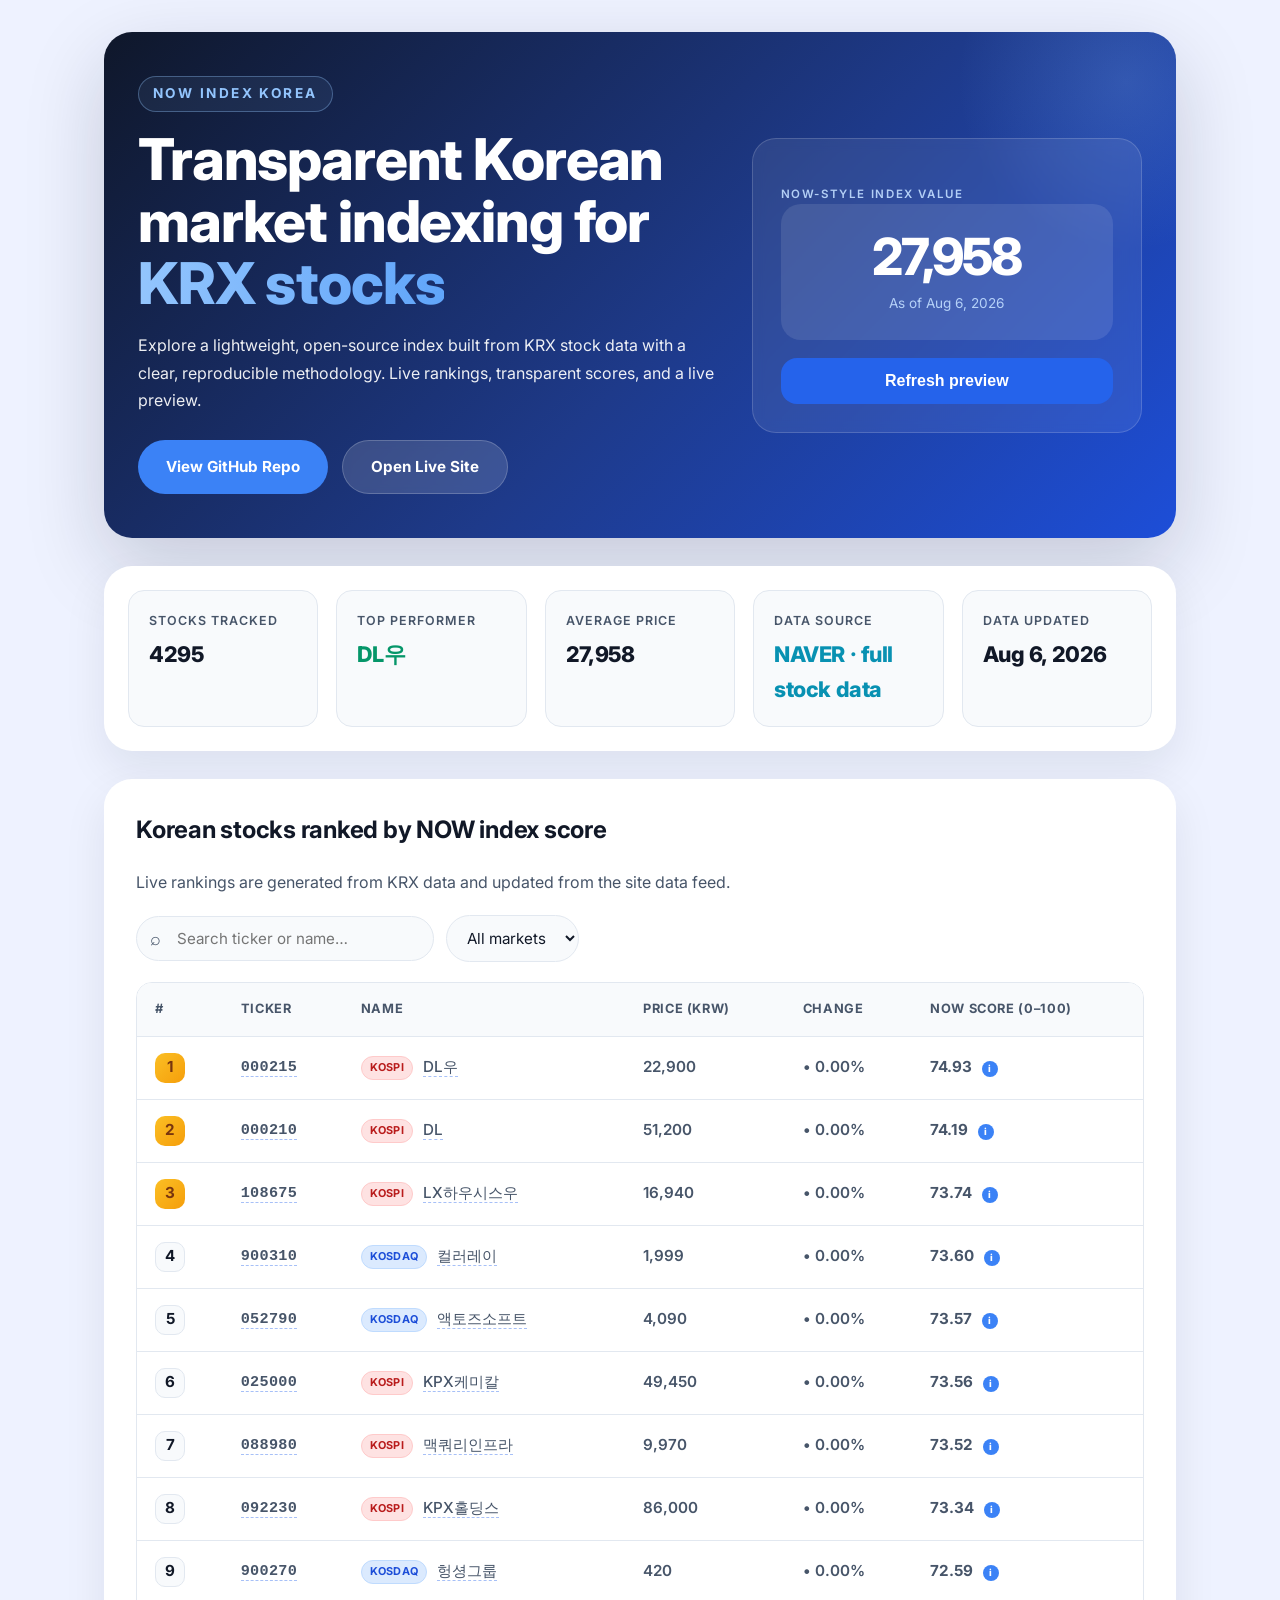
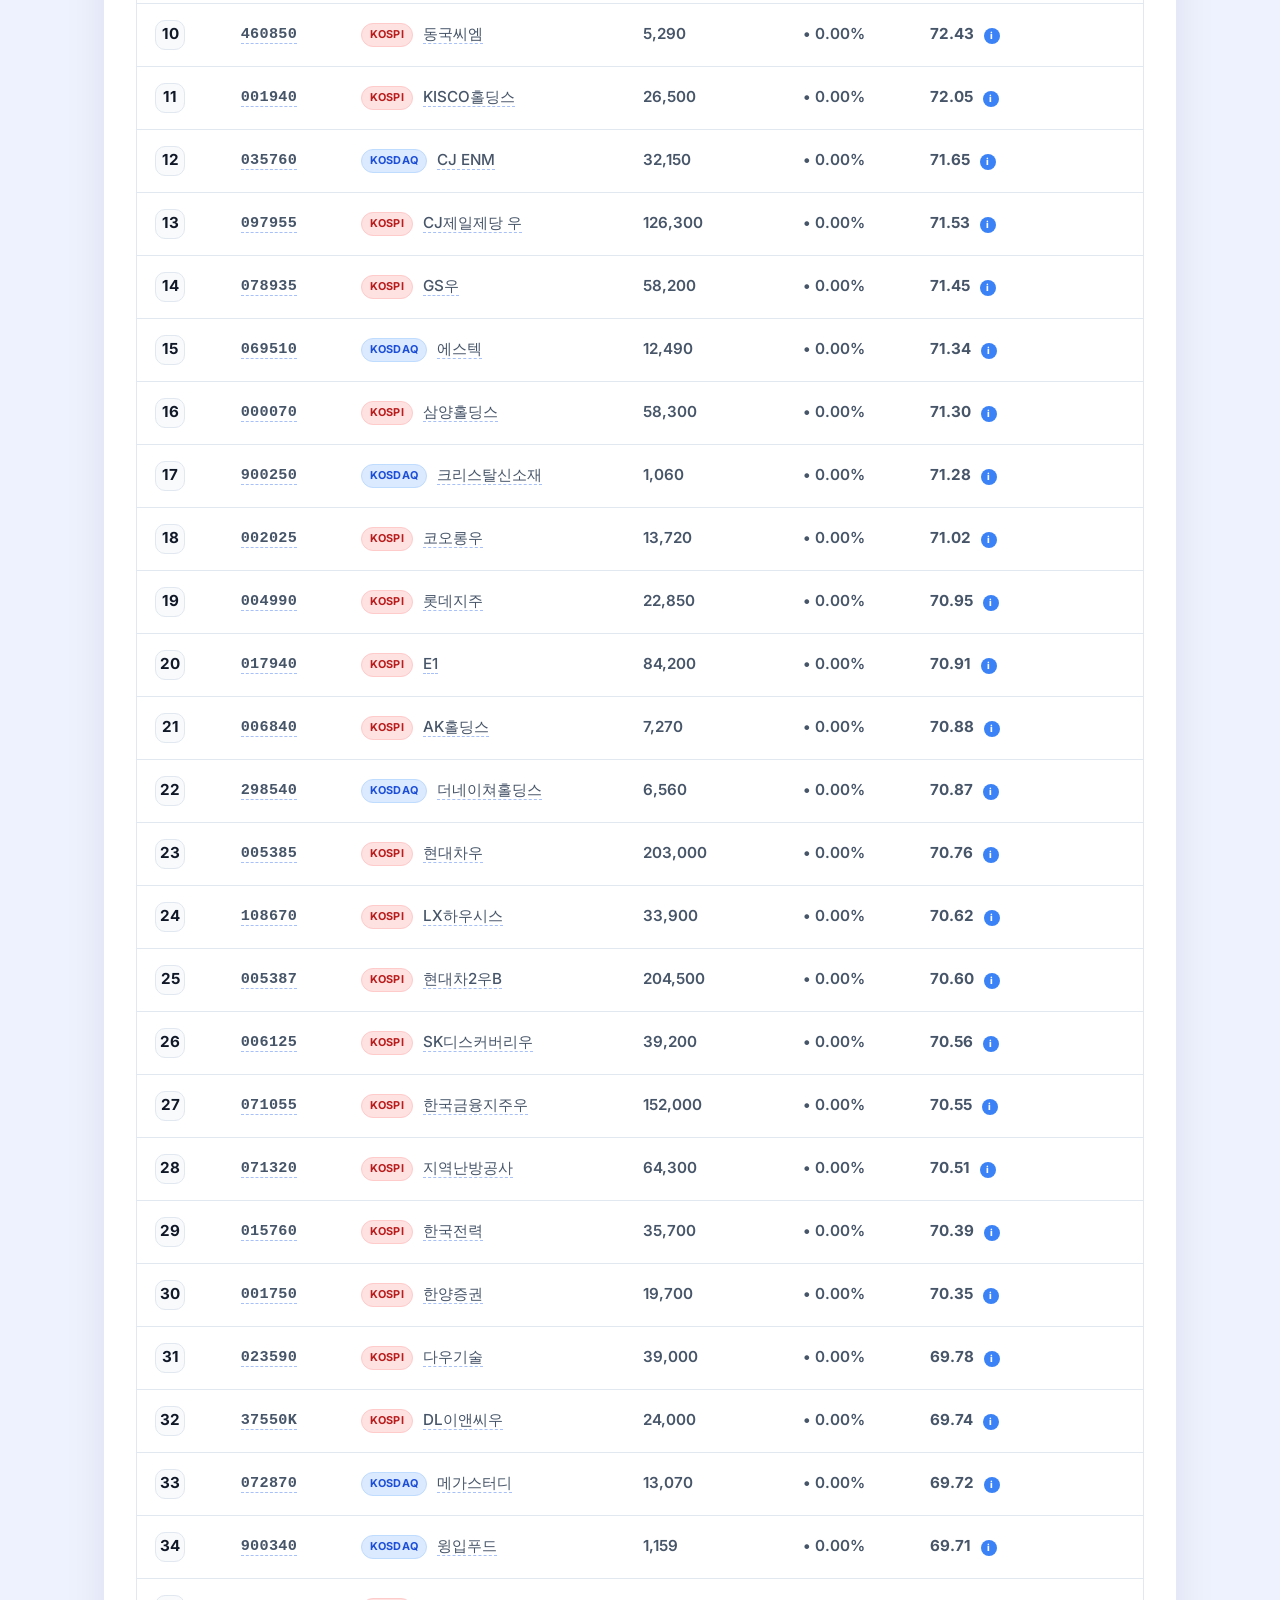
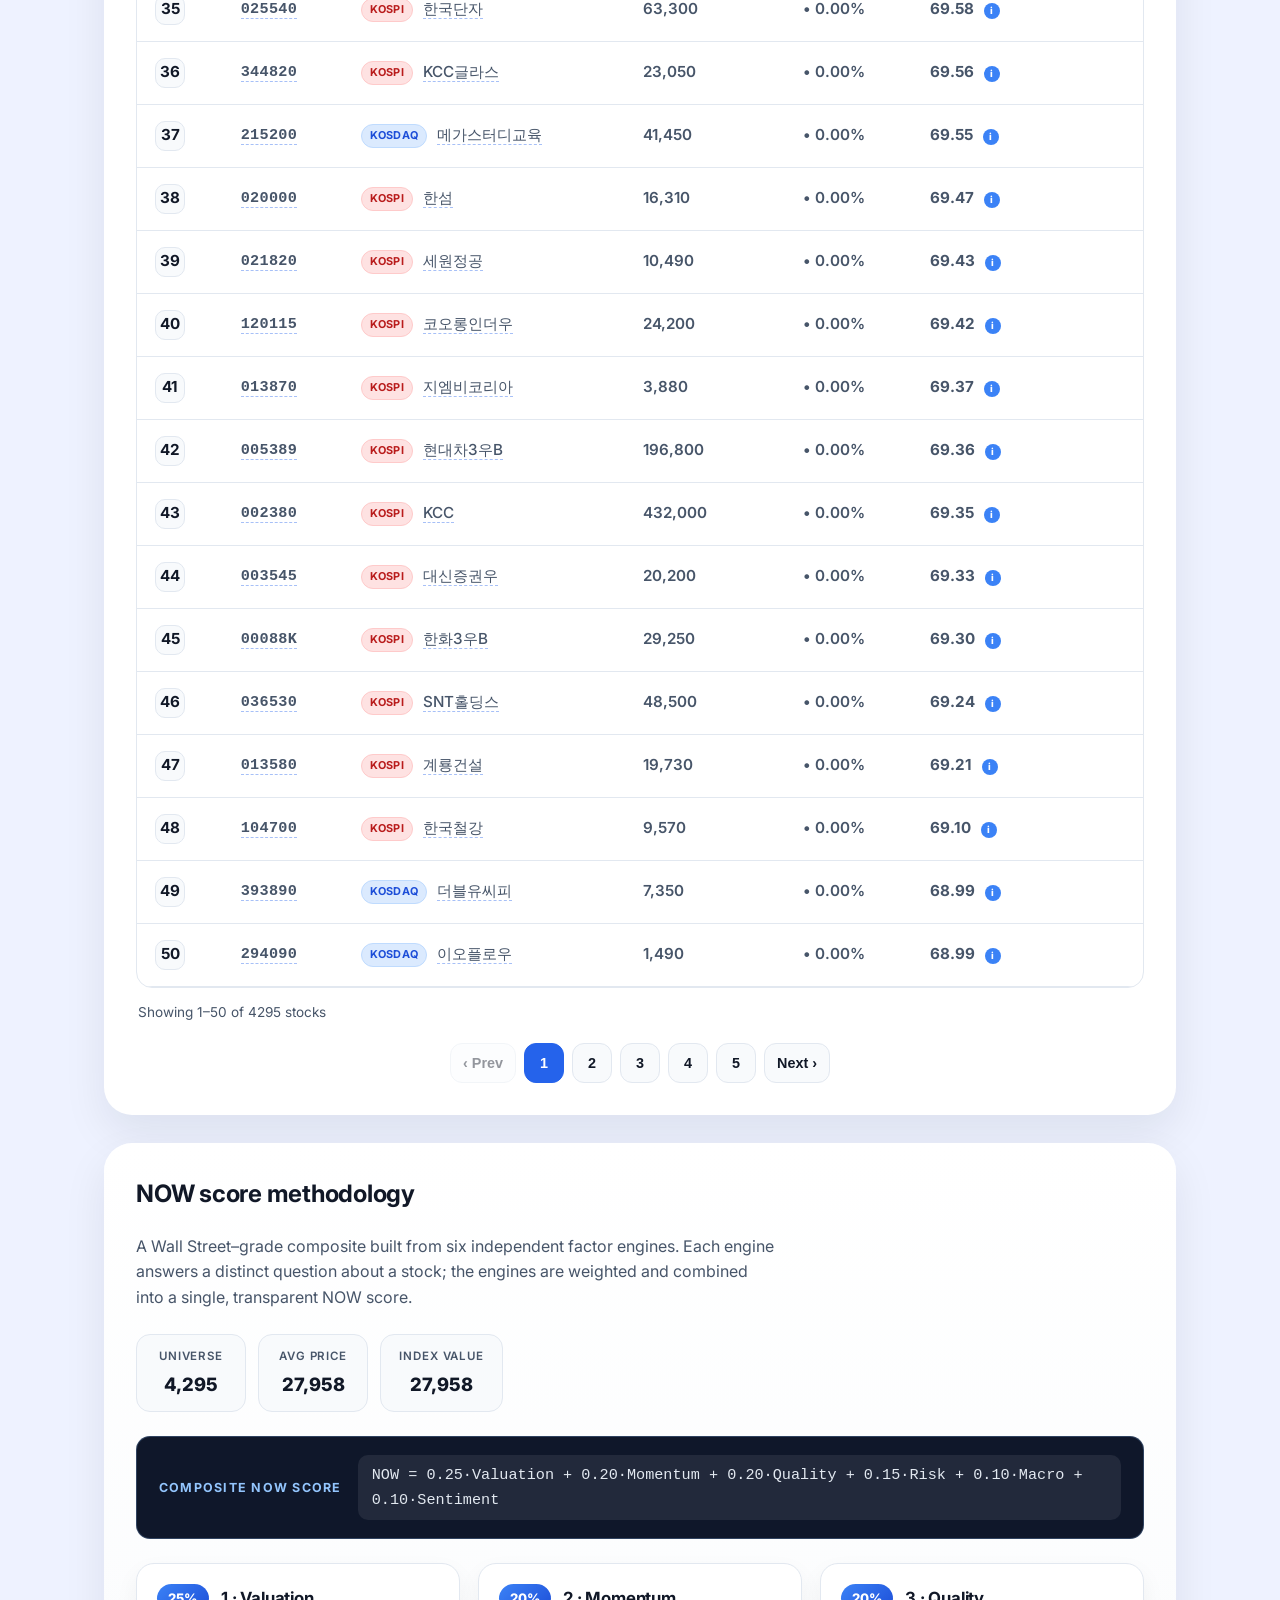
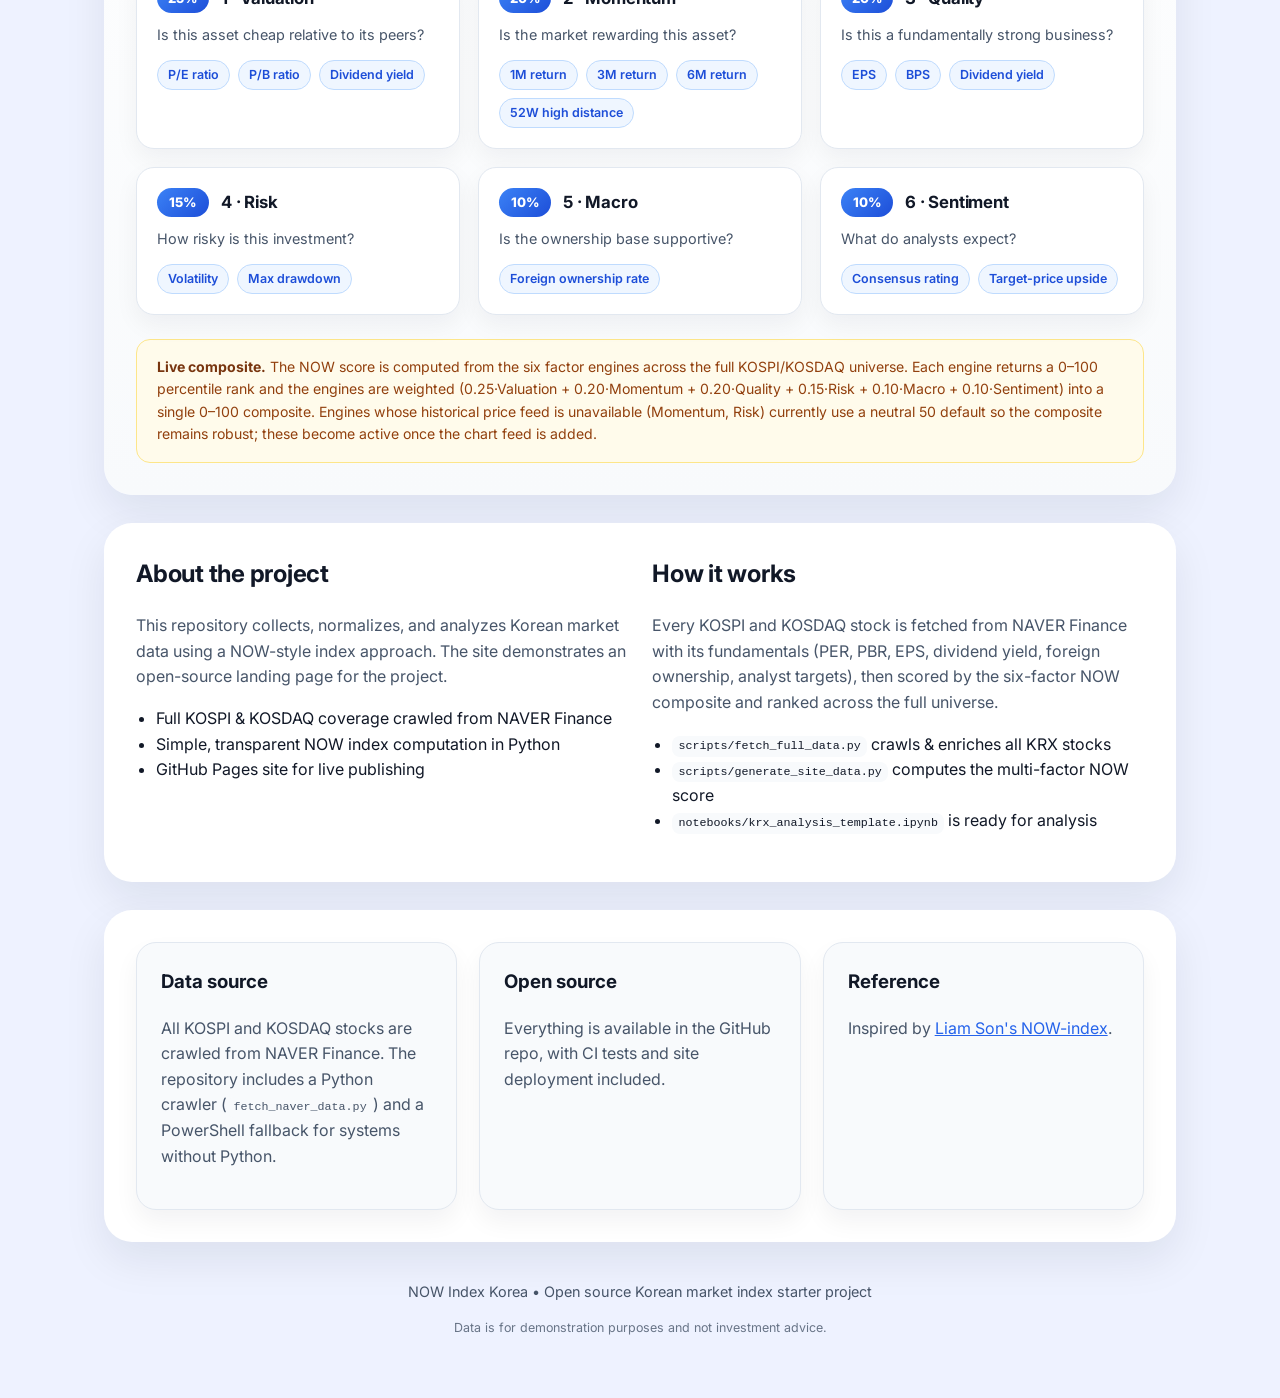
==== docs/index.html @ 58b7c17c "Add KOSPI/KOSDAQ market filter and improve data-integrity UX - Add market field to generated JSON (a" ====
<!doctype html>
<html lang="en">
  <head>
    <meta charset="utf-8" />
    <meta name="viewport" content="width=device-width, initial-scale=1" />
    <title>NOW Index Korea — Transparent KRX Market Index</title>
    <meta
      name="description"
      content="NOW Index Korea is an open-source, transparent Korean stock market index. Explore live KRX rankings computed with a lightweight NOW-style methodology."
    />
    <meta name="theme-color" content="#0f172a" />
    <link rel="canonical" href="https://liamson333-blip.github.io/now-index-korea/" />

    <!-- Open Graph -->
    <meta property="og:type" content="website" />
    <meta property="og:title" content="NOW Index Korea" />
    <meta
      property="og:description"
      content="Transparent Korean market indexing for KRX stocks. Open-source methodology and live rankings."
    />
    <meta property="og:url" content="https://liamson333-blip.github.io/now-index-korea/" />
    <meta property="og:site_name" content="NOW Index Korea" />

    <!-- Twitter -->
    <meta name="twitter:card" content="summary" />
    <meta name="twitter:title" content="NOW Index Korea" />
    <meta
      name="twitter:description"
      content="Transparent Korean market indexing for KRX stocks. Open-source methodology and live rankings."
    />

    <!-- Favicon (inline SVG) -->
    <link
      rel="icon"
      href="data:image/svg+xml,%3Csvg xmlns='http://www.w3.org/2000/svg' viewBox='0 0 100 100'%3E%3Crect width='100' height='100' rx='24' fill='%230f172a'/%3E%3Cpath d='M28 66 L46 46 L58 56 L74 34' stroke='%233b82f6' stroke-width='8' fill='none' stroke-linecap='round' stroke-linejoin='round'/%3E%3Ccircle cx='74' cy='34' r='6' fill='%2393c5fd'/%3E%3C/svg%3E"
    />

    <!-- Google Fonts -->
    <link rel="preconnect" href="https://fonts.googleapis.com" />
    <link rel="preconnect" href="https://fonts.gstatic.com" crossorigin />
    <link
      href="https://fonts.googleapis.com/css2?family=Inter:wght@400;500;600;700;800&display=swap"
      rel="stylesheet"
    />

    <link rel="stylesheet" href="styles.css" />
  </head>
  <body>
    <div class="page">
      <header class="hero">
        <div class="hero-content">
          <div>
            <span class="eyebrow">NOW Index Korea</span>
            <h1>Transparent Korean market indexing for <span class="accent">KRX stocks</span></h1>
            <p>
              Explore a lightweight, open-source index built from KRX stock data with a clear,
              reproducible methodology. Live rankings, transparent scores, and a live preview.
            </p>
            <div class="hero-actions">
              <a class="button" href="https://github.com/liamson333-blip/now-index-korea" target="_blank" rel="noopener">
                View GitHub Repo
              </a>
              <a
                class="button button-secondary"
                href="https://liamson333-blip.github.io/now-index-korea/"
                target="_blank"
                rel="noopener"
              >
                Open Live Site
              </a>
            </div>
          </div>
          <div class="hero-panel" role="region" aria-label="Index preview">
            <p class="panel-label">Now-style index value</p>
            <div class="metric panel-metric">
              <span id="indexValue" aria-live="polite">—</span>
              <p id="indexMeta" class="panel-meta">Loading market data…</p>
            </div>
            <button id="refreshButton" aria-label="Refresh index preview">
              <span class="btn-label">Refresh preview</span>
              <span class="spinner" id="refreshSpinner" hidden></span>
            </button>
          </div>
        </div>
      </header>

<section class="content stats-section" aria-label="Market summary">
        <div class="stat-card">
          <span class="stat-label">Stocks tracked</span>
          <strong id="statCount">—</strong>
        </div>
        <div class="stat-card">
          <span class="stat-label">Top performer</span>
          <strong id="statTop" class="stat-top">—</strong>
        </div>
        <div class="stat-card">
          <span class="stat-label">Average price</span>
          <strong id="statAvg">—</strong>
        </div>
        <div class="stat-card">
          <span class="stat-label">Data source</span>
          <strong id="statSource" class="stat-source">—</strong>
        </div>
        <div class="stat-card">
          <span class="stat-label">Data updated</span>
          <strong id="statDate">—</strong>
        </div>
      </section>

      <section class="content ranking-section">
        <div class="section-head">
          <div>
            <h2>Korean stocks ranked by NOW index score</h2>
            <p>Live rankings are generated from KRX data and updated from the site data feed.</p>
          </div>
<div class="filter-bar">
            <div class="search-box">
              <span class="search-icon" aria-hidden="true">⌕</span>
              <input
                id="searchInput"
                type="search"
                placeholder="Search ticker or name…"
                aria-label="Search stocks"
              />
            </div>
            <select id="marketFilter" class="market-filter" aria-label="Filter by market">
              <option value="all">All markets</option>
              <option value="KOSPI">KOSPI</option>
              <option value="KOSDAQ">KOSDAQ</option>
            </select>
          </div>
        </div>

        <div id="errorBanner" class="error-banner" role="alert" hidden></div>

        <div class="table-wrap">
          <table class="ranking-table">
            <thead>
              <tr>
                <th scope="col">#</th>
                <th scope="col">Ticker</th>
                <th scope="col">Name</th>
                <th scope="col">Price (KRW)</th>
                <th scope="col">Change</th>
                <th scope="col">NOW score (0–100)</th>
              </tr>
            </thead>
            <tbody id="rankingBody">
              <tr id="loadingRow">
                <td colspan="6">
                  <div class="loading">
                    <span class="spinner spinner-lg"></span>
                    <span>Loading rankings…</span>
                  </div>
                </td>
              </tr>
            </tbody>
          </table>
        </div>
<p id="resultCount" class="result-count" hidden></p>
        <div id="pagination" class="pagination" aria-label="Pagination"></div>
      </section>

      <section class="content methodology" aria-label="NOW score methodology">
        <div class="method-head">
          <div>
            <h2>NOW score methodology</h2>
            <p>
              A Wall Street–grade composite built from six independent factor engines. Each engine
              answers a distinct question about a stock; the engines are weighted and combined into
              a single, transparent NOW score.
            </p>
          </div>
          <div class="method-metrics">
            <div class="method-metric">
              <span class="method-metric-label">Universe</span>
              <strong id="methodUniverse">—</strong>
            </div>
            <div class="method-metric">
              <span class="method-metric-label">Avg price</span>
              <strong id="methodAvg">—</strong>
            </div>
            <div class="method-metric">
              <span class="method-metric-label">Index value</span>
              <strong id="methodIndex">—</strong>
            </div>
          </div>
        </div>

        <div class="method-formula">
          <span class="method-formula-label">Composite NOW score</span>
          <code>
            NOW = 0.25·Valuation + 0.20·Momentum + 0.20·Quality + 0.15·Risk + 0.10·Macro + 0.10·Sentiment
          </code>
        </div>

        <div class="engine-grid">
<article class="engine-card">
            <div class="engine-top">
              <span class="engine-weight">25%</span>
              <h3>1 · Valuation</h3>
            </div>
            <p class="engine-question">Is this asset cheap relative to its peers?</p>
            <div class="engine-chips">
              <span>P/E ratio</span><span>P/B ratio</span><span>Dividend yield</span>
            </div>
          </article>

          <article class="engine-card">
            <div class="engine-top">
              <span class="engine-weight">20%</span>
              <h3>2 · Momentum</h3>
            </div>
            <p class="engine-question">Is the market rewarding this asset?</p>
            <div class="engine-chips">
              <span>1M return</span><span>3M return</span><span>6M return</span>
              <span>52W high distance</span>
            </div>
          </article>

          <article class="engine-card">
            <div class="engine-top">
              <span class="engine-weight">20%</span>
              <h3>3 · Quality</h3>
            </div>
            <p class="engine-question">Is this a fundamentally strong business?</p>
            <div class="engine-chips">
              <span>EPS</span><span>BPS</span><span>Dividend yield</span>
            </div>
          </article>

          <article class="engine-card">
            <div class="engine-top">
              <span class="engine-weight">15%</span>
              <h3>4 · Risk</h3>
            </div>
            <p class="engine-question">How risky is this investment?</p>
            <div class="engine-chips">
              <span>Volatility</span><span>Max drawdown</span>
            </div>
          </article>

          <article class="engine-card">
            <div class="engine-top">
              <span class="engine-weight">10%</span>
              <h3>5 · Macro</h3>
            </div>
            <p class="engine-question">Is the ownership base supportive?</p>
            <div class="engine-chips">
              <span>Foreign ownership rate</span>
            </div>
          </article>

          <article class="engine-card">
            <div class="engine-top">
              <span class="engine-weight">10%</span>
              <h3>6 · Sentiment</h3>
            </div>
            <p class="engine-question">What do analysts expect?</p>
            <div class="engine-chips">
              <span>Consensus rating</span><span>Target-price upside</span>
            </div>
          </article>
        </div>

<aside class="method-note">
          <strong>Live composite.</strong> The NOW score is computed from the six factor engines
          across the full KOSPI/KOSDAQ universe. Each engine returns a 0–100 percentile rank and
          the engines are weighted (0.25·Valuation + 0.20·Momentum + 0.20·Quality + 0.15·Risk +
          0.10·Macro + 0.10·Sentiment) into a single 0–100 composite. Engines whose historical
          price feed is unavailable (Momentum, Risk) currently use a neutral 50 default so the
          composite remains robust; these become active once the chart feed is added.
        </aside>
      </section>

      <section class="content grid">
        <article>
          <h2>About the project</h2>
          <p>
            This repository collects, normalizes, and analyzes Korean market data using a
            NOW-style index approach. The site demonstrates an open-source landing page for the
            project.
          </p>
<ul>
            <li>Full KOSPI &amp; KOSDAQ coverage crawled from NAVER Finance</li>
            <li>Simple, transparent NOW index computation in Python</li>
            <li>GitHub Pages site for live publishing</li>
          </ul>
        </article>
        <article>
          <h2>How it works</h2>
          <p>
            Every KOSPI and KOSDAQ stock is fetched from NAVER Finance with its fundamentals
            (PER, PBR, EPS, dividend yield, foreign ownership, analyst targets), then scored by
            the six-factor NOW composite and ranked across the full universe.
          </p>
          <ul>
<li><code>scripts/fetch_full_data.py</code> crawls &amp; enriches all KRX stocks</li>
            <li><code>scripts/generate_site_data.py</code> computes the multi-factor NOW score</li>
            <li><code>notebooks/krx_analysis_template.ipynb</code> is ready for analysis</li>
          </ul>
        </article>
      </section>

      <section class="content card-grid">
        <div class="card">
          <h3>Data source</h3>
<p>
            All KOSPI and KOSDAQ stocks are crawled from NAVER Finance. The repository includes a
            Python crawler (<code>fetch_naver_data.py</code>) and a PowerShell fallback for
            systems without Python.
          </p>
        </div>
        <div class="card">
          <h3>Open source</h3>
          <p>
            Everything is available in the GitHub repo, with CI tests and site deployment
            included.
          </p>
        </div>
        <div class="card">
          <h3>Reference</h3>
          <p>
            Inspired by
            <a href="https://github.com/Liam-Son/NOW-index" target="_blank" rel="noopener"
              >Liam Son's NOW-index</a
            >.
          </p>
        </div>
      </section>

      <footer>
        <p>NOW Index Korea • Open source Korean market index starter project</p>
        <p class="footer-note">Data is for demonstration purposes and not investment advice.</p>
      </footer>
    </div>
<script src="app.js?cache=10"></script>
  </body>
</html>
---- docs/styles.css ----
* {
  box-sizing: border-box;
}

:root {
  --bg: #eef2ff;
  --surface: #ffffff;
  --navy: #0f172a;
  --blue: #3b82f6;
  --blue-dark: #2563eb;
  --blue-deeper: #1d4ed8;
  --ink: #111827;
  --muted: #475569;
  --border: #e2e8f0;
  --bg-soft: #f8fafc;
  --radius: 28px;
  --radius-sm: 16px;
  --shadow: 0 18px 44px rgba(15, 23, 42, 0.08);
  --shadow-lg: 0 28px 80px rgba(15, 23, 42, 0.18);
  --shadow-lift: 0 24px 48px rgba(15, 23, 42, 0.16);
}

html {
  scroll-behavior: smooth;
}

body {
  margin: 0;
  font-family: 'Inter', system-ui, -apple-system, BlinkMacSystemFont, 'Segoe UI', sans-serif;
  background: var(--bg);
  color: var(--ink);
  line-height: 1.6;
  -webkit-font-smoothing: antialiased;
}

.page {
  max-width: 1120px;
  margin: 0 auto;
  padding: 32px 24px 48px;
}

/* ---------- Hero ---------- */
.hero {
  background: linear-gradient(135deg, #0f172a 0%, #1e3a8a 55%, #1d4ed8 100%);
  color: white;
  padding: 44px 34px;
  border-radius: var(--radius);
  box-shadow: var(--shadow-lg);
  position: relative;
  overflow: hidden;
}

.hero::before {
  content: '';
  position: absolute;
  top: -120px;
  right: -120px;
  width: 340px;
  height: 340px;
  border-radius: 50%;
  background: radial-gradient(circle, rgba(147, 197, 253, 0.18), transparent 70%);
  pointer-events: none;
}

.hero-content {
  display: grid;
  gap: 28px;
  grid-template-columns: 1.5fr 1fr;
  align-items: center;
  position: relative;
  z-index: 1;
}

.eyebrow {
  display: inline-block;
  font-size: 0.85rem;
  font-weight: 700;
  letter-spacing: 0.18em;
  text-transform: uppercase;
  color: #93c5fd;
  margin-bottom: 16px;
  padding: 6px 14px;
  border: 1px solid rgba(147, 197, 253, 0.35);
  border-radius: 999px;
  background: rgba(147, 197, 253, 0.08);
}

.hero h1 {
  margin: 0;
  font-size: clamp(2.4rem, 5vw, 3.6rem);
  line-height: 1.08;
  font-weight: 800;
  letter-spacing: -0.02em;
}

.hero h1 .accent {
  background: linear-gradient(90deg, #93c5fd, #60a5fa);
  -webkit-background-clip: text;
  background-clip: text;
  -webkit-text-fill-color: transparent;
}

.hero p {
  margin: 18px 0 0;
  max-width: 640px;
  opacity: 0.92;
  line-height: 1.7;
}

.hero-actions {
  display: flex;
  flex-wrap: wrap;
  gap: 14px;
  margin-top: 26px;
}

.button {
  display: inline-flex;
  align-items: center;
  justify-content: center;
  padding: 14px 28px;
  color: white;
  background: var(--blue);
  border-radius: 999px;
  text-decoration: none;
  font-weight: 700;
  font-size: 0.95rem;
  transition: transform 0.2s ease, background-color 0.2s ease, box-shadow 0.2s ease;
}

.button:hover {
  transform: translateY(-2px);
  background: var(--blue-dark);
  box-shadow: 0 16px 32px rgba(59, 130, 246, 0.28);
}

.button:focus-visible {
  outline: 3px solid rgba(147, 197, 253, 0.6);
  outline-offset: 2px;
}

.button-secondary {
  background: rgba(255, 255, 255, 0.14);
  border: 1px solid rgba(255, 255, 255, 0.2);
  backdrop-filter: blur(4px);
}

.button-secondary:hover {
  background: rgba(255, 255, 255, 0.24);
}

.hero-panel {
  background: rgba(255, 255, 255, 0.08);
  padding: 28px;
  border-radius: 24px;
  border: 1px solid rgba(255, 255, 255, 0.16);
  backdrop-filter: blur(6px);
}

.panel-label {
  text-transform: uppercase;
  color: #bfdbfe;
  letter-spacing: 0.14em;
  font-size: 0.72rem;
  font-weight: 600;
  margin-bottom: 18px;
  display: block;
}

.panel-metric {
  background: rgba(255, 255, 255, 0.1);
}

.panel-meta {
  font-size: 0.85rem;
  color: #bfdbfe;
  margin-top: 8px !important;
}

/* ---------- Buttons (generic) ---------- */
button,
.hero-panel button {
  border: none;
  background: var(--blue-dark);
  color: white;
  padding: 14px 24px;
  border-radius: var(--radius-sm);
  font-size: 1rem;
  font-weight: 600;
  cursor: pointer;
  transition: background-color 0.2s ease, transform 0.2s ease, box-shadow 0.2s ease;
  display: inline-flex;
  align-items: center;
  justify-content: center;
  gap: 8px;
}

button:hover,
.hero-panel button:hover {
  background: var(--blue-deeper);
  transform: translateY(-1px);
  box-shadow: 0 12px 24px rgba(37, 99, 235, 0.25);
}

button:focus-visible,
.hero-panel button:focus-visible {
  outline: 3px solid rgba(147, 197, 253, 0.6);
  outline-offset: 2px;
}

.hero-panel button {
  width: 100%;
  margin-top: 18px;
}

/* ---------- Spinner ---------- */
.spinner {
  width: 16px;
  height: 16px;
  border: 2px solid rgba(255, 255, 255, 0.35);
  border-top-color: #fff;
  border-radius: 50%;
  animation: spin 0.7s linear infinite;
}

.spinner-lg {
  width: 20px;
  height: 20px;
}

@keyframes spin {
  to {
    transform: rotate(360deg);
  }
}

/* ---------- Content sections ---------- */
.content {
  margin-top: 28px;
  padding: 32px;
  background: var(--surface);
  border-radius: var(--radius);
  box-shadow: var(--shadow);
  animation: fadeUp 0.5s ease both;
}

.content h2 {
  margin-top: 0;
  font-size: 1.5rem;
  letter-spacing: -0.01em;
}

.content p {
  color: var(--muted);
}

@keyframes fadeUp {
  from {
    opacity: 0;
    transform: translateY(14px);
  }
  to {
    opacity: 1;
    transform: translateY(0);
  }
}

/* ---------- Stats ---------- */
.stats-section {
  display: grid;
  gap: 18px;
  grid-template-columns: repeat(5, minmax(0, 1fr));
  padding: 24px;
}

.stat-source {
  color: #0891b2;
  font-size: 1rem;
  word-break: break-word;
}

.stat-card {
  background: var(--bg-soft);
  border: 1px solid var(--border);
  padding: 20px;
  border-radius: var(--radius-sm);
  display: flex;
  flex-direction: column;
  gap: 6px;
  transition: transform 0.2s ease, box-shadow 0.2s ease;
}

.stat-card:hover {
  transform: translateY(-3px);
  box-shadow: var(--shadow-lift);
}

.stat-label {
  font-size: 0.78rem;
  text-transform: uppercase;
  letter-spacing: 0.08em;
  color: var(--muted);
  font-weight: 600;
}

.stat-card strong {
  font-size: 1.35rem;
  font-weight: 800;
  letter-spacing: -0.02em;
}

.stat-top {
  color: #059669;
}

/* ---------- Ranking section ---------- */
.section-head {
  display: flex;
  align-items: flex-start;
  justify-content: space-between;
  gap: 20px;
  flex-wrap: wrap;
}

.section-head p {
  margin: 8px 0 0;
}

.filter-bar {
  display: flex;
  align-items: center;
  gap: 12px;
  flex-wrap: wrap;
}

.market-filter {
  padding: 12px 16px;
  border: 1px solid var(--border);
  border-radius: 999px;
  font-size: 0.95rem;
  font-family: inherit;
  background: var(--bg-soft);
  color: var(--ink);
  cursor: pointer;
  transition: border-color 0.2s ease, box-shadow 0.2s ease;
}

.market-filter:focus {
  outline: none;
  border-color: var(--blue);
  box-shadow: 0 0 0 3px rgba(59, 130, 246, 0.15);
  background: #fff;
}

.market-badge {
  display: inline-flex;
  align-items: center;
  padding: 2px 8px;
  margin-right: 6px;
  border-radius: 999px;
  font-size: 0.68rem;
  font-weight: 700;
  letter-spacing: 0.02em;
  vertical-align: middle;
}

.market-badge.kospi {
  background: #fee2e2;
  color: #b91c1c;
  border: 1px solid #fecaca;
}

.market-badge.kosdaq {
  background: #dbeafe;
  color: #1d4ed8;
  border: 1px solid #bfdbfe;
}

.search-box {
  position: relative;
  min-width: 260px;
}

.search-icon {
  position: absolute;
  left: 14px;
  top: 50%;
  transform: translateY(-50%);
  color: var(--muted);
  font-size: 1.1rem;
  pointer-events: none;
}

.search-box input {
  width: 100%;
  padding: 12px 16px 12px 40px;
  border: 1px solid var(--border);
  border-radius: 999px;
  font-size: 0.95rem;
  font-family: inherit;
  background: var(--bg-soft);
  color: var(--ink);
  transition: border-color 0.2s ease, box-shadow 0.2s ease;
}

.search-box input:focus {
  outline: none;
  border-color: var(--blue);
  box-shadow: 0 0 0 3px rgba(59, 130, 246, 0.15);
  background: #fff;
}

.error-banner {
  margin-top: 18px;
  padding: 14px 18px;
  border-radius: var(--radius-sm);
  background: #fef2f2;
  border: 1px solid #fecaca;
  color: #b91c1c;
  font-size: 0.9rem;
}

.table-wrap {
  overflow-x: auto;
  margin-top: 20px;
  border-radius: var(--radius-sm);
  border: 1px solid var(--border);
}

.ranking-table {
  width: 100%;
  border-collapse: collapse;
  min-width: 680px;
}

.ranking-table th,
.ranking-table td {
  padding: 16px 18px;
  border-bottom: 1px solid var(--border);
  text-align: left;
}

.ranking-table thead {
  background: var(--bg-soft);
}

.ranking-table tbody tr {
  transition: background-color 0.15s ease;
}

.ranking-table tbody tr:hover {
  background: #f1f5f9;
}

.ranking-table th {
  font-weight: 700;
  color: var(--muted);
  font-size: 0.8rem;
  text-transform: uppercase;
  letter-spacing: 0.05em;
  position: sticky;
  top: 0;
  background: var(--bg-soft);
}

.ranking-table td {
  color: var(--muted);
  font-size: 0.95rem;
}

.rank-badge {
  display: inline-flex;
  align-items: center;
  justify-content: center;
  width: 30px;
  height: 30px;
  border-radius: 10px;
  background: var(--bg-soft);
  border: 1px solid var(--border);
  font-weight: 700;
  color: var(--ink);
}

.rank-badge.top {
  background: linear-gradient(135deg, #fbbf24, #f59e0b);
  border: none;
  color: #78350f;
}

.ticker-cell {
  font-weight: 600;
  color: var(--blue-dark);
  font-family: monospace;
  letter-spacing: 0.02em;
}

.name-cell {
  font-weight: 500;
  color: var(--ink);
}

.naver-link {
  color: inherit;
  text-decoration: none;
  border-bottom: 1px dashed rgba(37, 99, 235, 0.4);
  transition: color 0.15s ease, border-color 0.15s ease;
}

.naver-link:hover,
.naver-link:focus-visible {
  color: var(--blue-deeper);
  border-bottom-style: solid;
  border-bottom-color: var(--blue-deeper);
}

.price-cell {
  font-weight: 600;
  color: var(--ink);
  text-align: right;
}

th.price-col,
th.change-col {
  text-align: right;
}

.change-cell {
  text-align: right;
  font-weight: 600;
}

.change-up {
  color: #dc2626;
}

.change-down {
  color: #2563eb;
}

.change-flat {
  color: var(--muted);
}

.score-cell {
  font-weight: 700;
  color: var(--blue-dark);
}

/* ---------- Engine tooltip (score breakdown) ---------- */
.engine-tooltip {
  position: relative;
  display: inline-flex;
  margin-left: 6px;
  cursor: help;
}

.engine-dot {
  display: inline-flex;
  align-items: center;
  justify-content: center;
  width: 16px;
  height: 16px;
  border-radius: 50%;
  background: var(--blue);
  color: #fff;
  font-size: 0.6rem;
  font-weight: 800;
  line-height: 1;
}

.engine-tooltip-box {
  display: none;
  position: absolute;
  bottom: calc(100% + 8px);
  right: 0;
  z-index: 10;
  min-width: 140px;
  background: var(--navy);
  border: 1px solid rgba(147, 197, 253, 0.3);
  border-radius: 12px;
  padding: 10px 14px;
  box-shadow: 0 12px 32px rgba(0, 0, 0, 0.35);
}

.engine-tooltip:hover .engine-tooltip-box,
.engine-tooltip:focus-within .engine-tooltip-box {
  display: block;
}

.engine-row {
  display: flex;
  justify-content: space-between;
  gap: 14px;
  padding: 3px 0;
  font-size: 0.78rem;
  color: #cbd5e1;
}

.engine-row b {
  color: #e2e8f0;
  font-weight: 700;
}

.loading {
  display: inline-flex;
  align-items: center;
  gap: 12px;
  color: var(--muted);
  padding: 8px 0;
}

.result-count {
  margin: 14px 2px 0;
  font-size: 0.85rem;
  color: var(--muted);
}

/* ---------- Pagination ---------- */
.pagination {
  display: flex;
  align-items: center;
  justify-content: center;
  gap: 8px;
  flex-wrap: wrap;
  margin-top: 20px;
}

.page-btn {
  min-width: 40px;
  height: 40px;
  padding: 0 12px;
  border: 1px solid var(--border);
  border-radius: 12px;
  background: var(--bg-soft);
  color: var(--ink);
  font-weight: 600;
  font-size: 0.9rem;
  cursor: pointer;
  transition: background-color 0.15s ease, border-color 0.15s ease, color 0.15s ease;
}

.page-btn:hover:not(:disabled) {
  background: var(--blue);
  border-color: var(--blue);
  color: #fff;
}

.page-btn:disabled {
  opacity: 0.45;
  cursor: not-allowed;
}

.page-btn.active {
  background: var(--blue-dark);
  border-color: var(--blue-dark);
  color: #fff;
}

/* ---------- Methodology ---------- */
.methodology {
  background: linear-gradient(180deg, #ffffff 0%, #f8fafc 100%);
}

.method-head {
  display: flex;
  align-items: flex-start;
  justify-content: space-between;
  gap: 24px;
  flex-wrap: wrap;
}

.method-head p {
  margin: 8px 0 0;
  max-width: 640px;
}

.method-metrics {
  display: flex;
  gap: 12px;
  flex-wrap: wrap;
}

.method-metric {
  background: var(--bg-soft);
  border: 1px solid var(--border);
  border-radius: 14px;
  padding: 12px 18px;
  min-width: 110px;
  text-align: center;
}

.method-metric-label {
  display: block;
  font-size: 0.72rem;
  text-transform: uppercase;
  letter-spacing: 0.08em;
  color: var(--muted);
  font-weight: 600;
  margin-bottom: 4px;
}

.method-metric strong {
  font-size: 1.15rem;
  font-weight: 800;
  color: var(--ink);
}

.method-formula {
  margin-top: 24px;
  padding: 18px 22px;
  border-radius: 14px;
  background: var(--navy);
  border: 1px solid rgba(147, 197, 253, 0.25);
  display: flex;
  align-items: center;
  gap: 16px;
  flex-wrap: wrap;
}

.method-formula-label {
  color: #93c5fd;
  font-size: 0.78rem;
  letter-spacing: 0.1em;
  text-transform: uppercase;
  font-weight: 700;
  white-space: nowrap;
}

.method-formula code {
  background: rgba(255, 255, 255, 0.08);
  color: #e2e8f0;
  font-size: 0.95rem;
  padding: 8px 14px;
  border-radius: 10px;
  flex: 1;
  min-width: 260px;
}

.engine-grid {
  margin-top: 24px;
  display: grid;
  gap: 18px;
  grid-template-columns: repeat(3, minmax(0, 1fr));
}

.engine-card {
  border: 1px solid var(--border);
  border-radius: 18px;
  padding: 20px;
  background: var(--surface);
  box-shadow: 0 10px 24px rgba(15, 23, 42, 0.05);
  transition: transform 0.2s ease, box-shadow 0.2s ease;
}

.engine-card:hover {
  transform: translateY(-3px);
  box-shadow: var(--shadow-lift);
}

.engine-top {
  display: flex;
  align-items: center;
  gap: 12px;
  margin-bottom: 10px;
}

.engine-weight {
  display: inline-flex;
  align-items: center;
  justify-content: center;
  min-width: 52px;
  padding: 4px 10px;
  border-radius: 999px;
  background: linear-gradient(135deg, var(--blue), var(--blue-deeper));
  color: #fff;
  font-weight: 800;
  font-size: 0.82rem;
}

.engine-top h3 {
  margin: 0;
  font-size: 1.05rem;
  font-weight: 700;
  letter-spacing: -0.01em;
}

.engine-question {
  font-size: 0.9rem;
  color: var(--muted);
  margin: 0 0 14px;
}

.engine-chips {
  display: flex;
  flex-wrap: wrap;
  gap: 8px;
}

.engine-chips span {
  font-size: 0.78rem;
  font-weight: 600;
  color: var(--blue-deeper);
  background: #eff6ff;
  border: 1px solid #bfdbfe;
  padding: 4px 10px;
  border-radius: 999px;
}

.method-note {
  margin-top: 24px;
  padding: 16px 20px;
  border-radius: 14px;
  background: #fffbeb;
  border: 1px solid #fde68a;
  color: #92400e;
  font-size: 0.88rem;
  line-height: 1.6;
}

.method-note strong {
  color: #78350f;
}

/* ---------- Grid / cards ---------- */
.grid {
  display: grid;
  gap: 24px;
  grid-template-columns: repeat(2, minmax(0, 1fr));
}

.card-grid {
  display: grid;
  gap: 22px;
  grid-template-columns: repeat(3, minmax(0, 1fr));
}

.content h2,
.card h3 {
  margin-top: 0;
}

.card {
  padding: 24px;
  border-radius: 20px;
  background: var(--bg-soft);
  border: 1px solid var(--border);
  box-shadow: 0 12px 24px rgba(15, 23, 42, 0.05);
  transition: transform 0.2s ease, box-shadow 0.2s ease;
}

.card:hover {
  transform: translateY(-3px);
  box-shadow: var(--shadow-lift);
}

.metric {
  background: rgba(255, 255, 255, 0.1);
  padding: 24px;
  border-radius: 20px;
  text-align: center;
}

.metric span {
  display: block;
  font-size: 3.2rem;
  font-weight: 800;
  letter-spacing: -0.04em;
  line-height: 1.1;
}

.metric p {
  margin: 12px 0 0;
  color: #bfdbfe;
  font-size: 0.85rem;
}

/* ---------- Footer ---------- */
footer {
  margin-top: 38px;
  text-align: center;
  color: var(--muted);
  font-size: 0.9rem;
}

.footer-note {
  margin-top: 6px;
  font-size: 0.78rem;
  opacity: 0.8;
}

code {
  background: var(--bg-soft);
  padding: 0.2rem 0.4rem;
  border-radius: 8px;
  font-size: 0.9em;
}

ul {
  padding-left: 1.25rem;
}

a {
  color: var(--blue-dark);
}

a:focus-visible {
  outline: 3px solid rgba(59, 130, 246, 0.4);
  outline-offset: 2px;
  border-radius: 4px;
}

/* ---------- Responsive ---------- */
@media (max-width: 900px) {
  .hero-content,
  .grid,
  .card-grid {
    grid-template-columns: 1fr;
  }

  .engine-grid {
    grid-template-columns: repeat(2, minmax(0, 1fr));
  }

  .stats-section {
    grid-template-columns: repeat(2, minmax(0, 1fr));
  }
}

@media (max-width: 640px) {
  .page {
    padding: 20px 14px 36px;
  }

  .hero {
    padding: 28px 22px;
    border-radius: 22px;
  }

  .content {
    padding: 24px 20px;
    border-radius: 22px;
  }

  .stats-section {
    grid-template-columns: 1fr 1fr;
    padding: 18px;
    gap: 12px;
  }

  .stat-card {
    padding: 16px;
  }

  .stat-card strong {
    font-size: 1.1rem;
  }

  .search-box {
    min-width: 100%;
  }

  .engine-grid {
    grid-template-columns: 1fr;
  }

  .method-metrics {
    width: 100%;
  }

  .method-metric {
    flex: 1;
    min-width: 90px;
  }
}
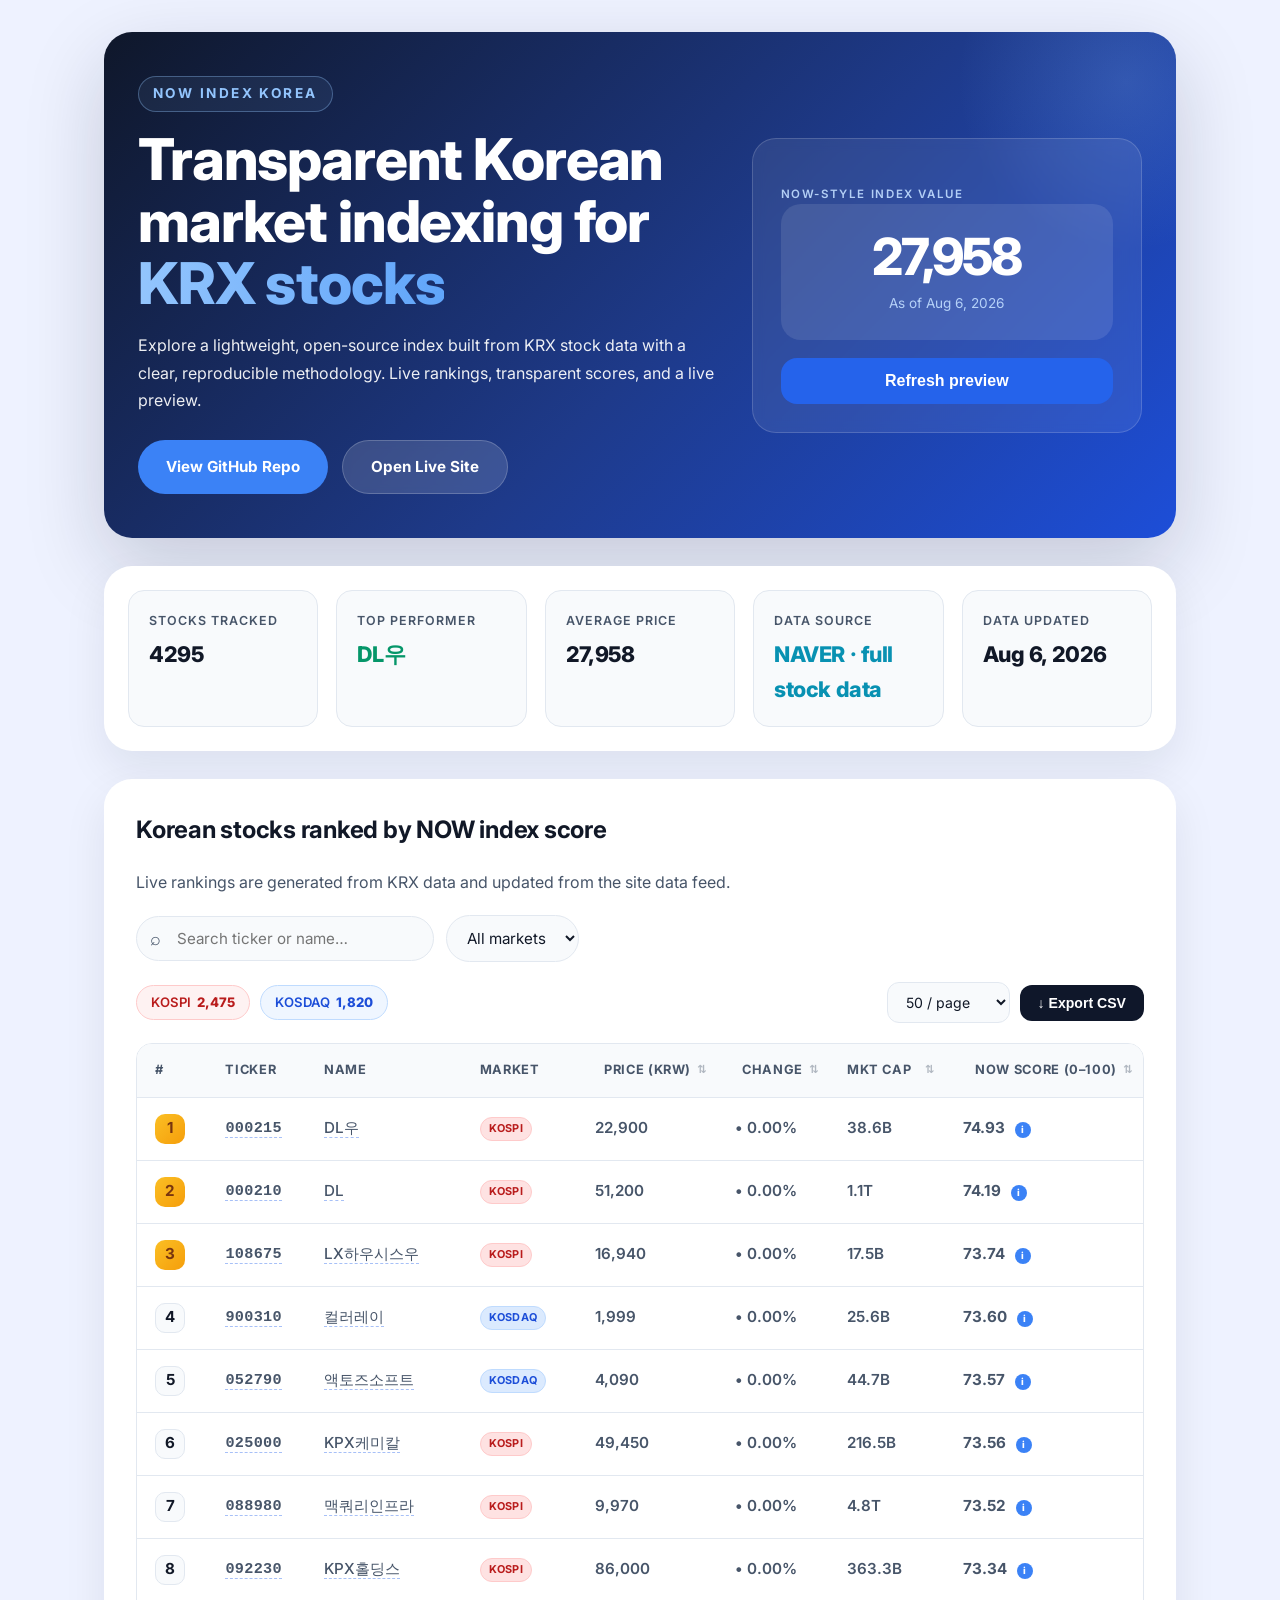
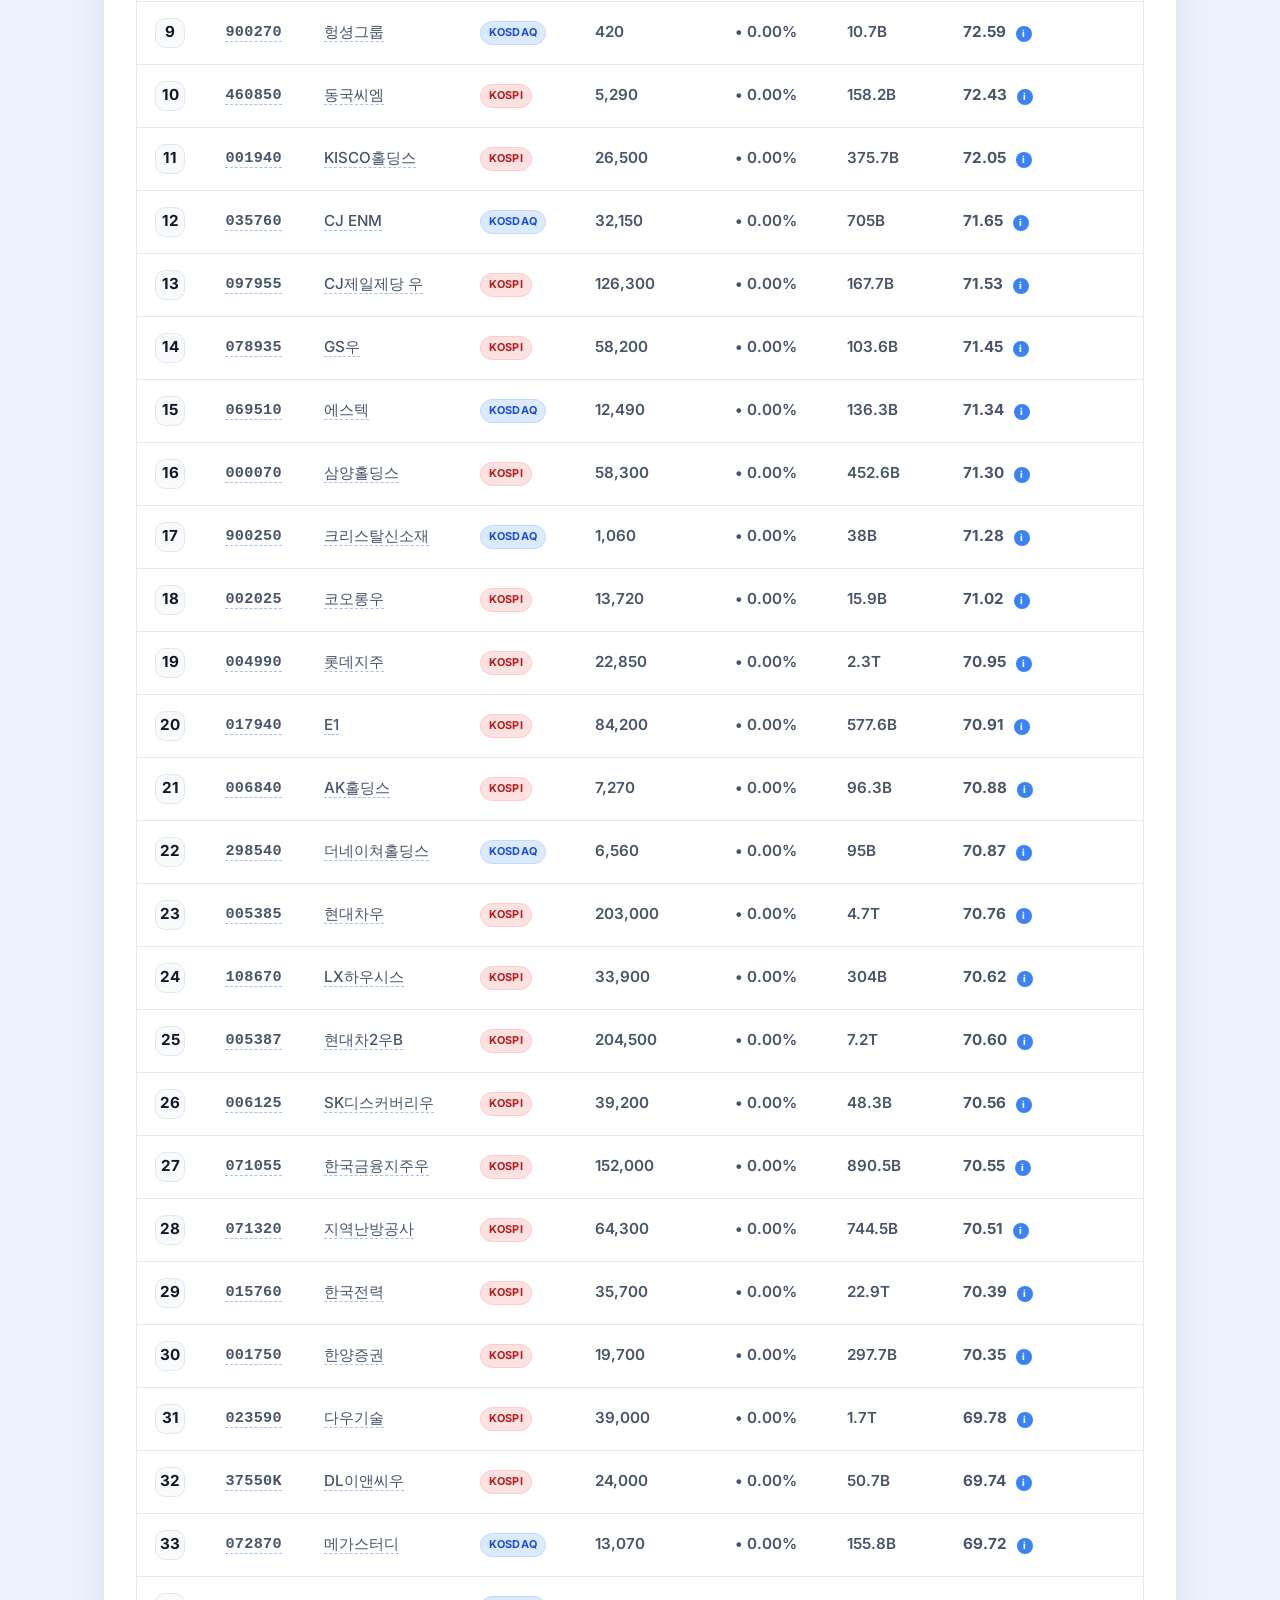
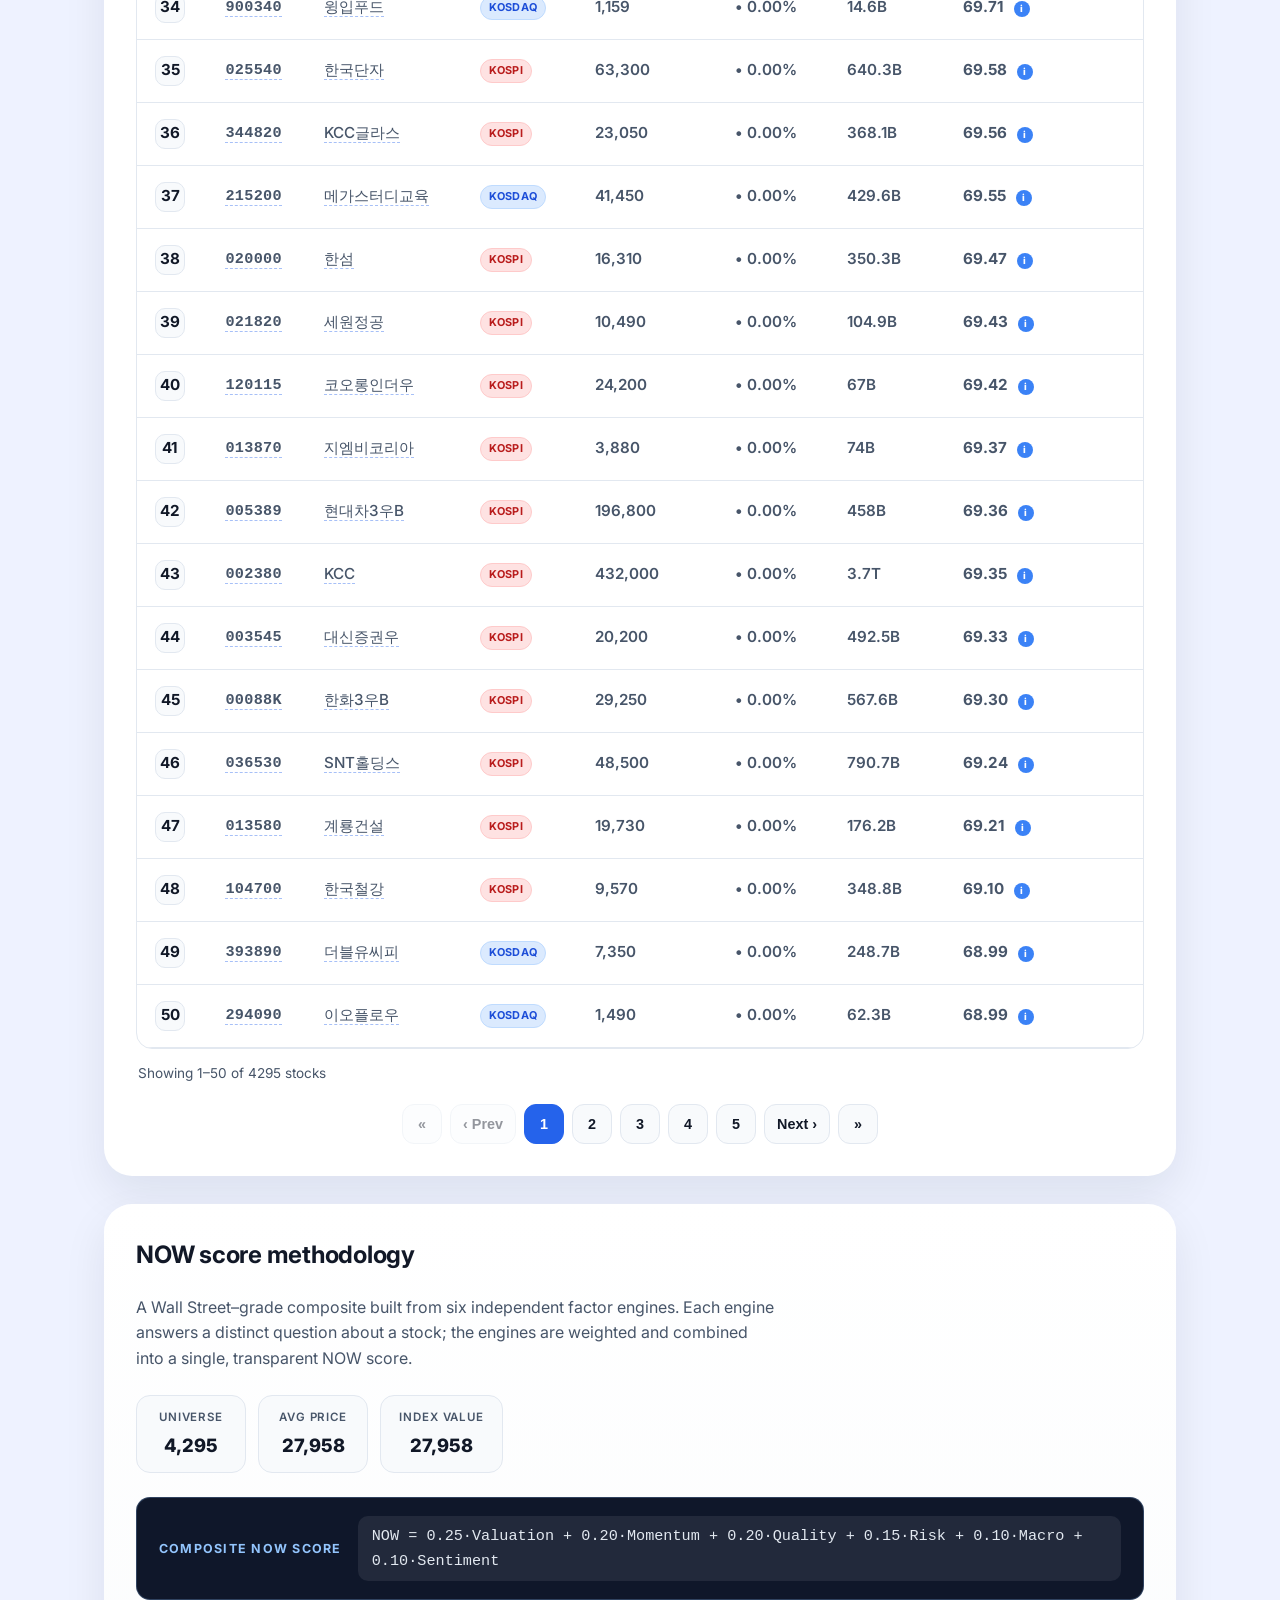
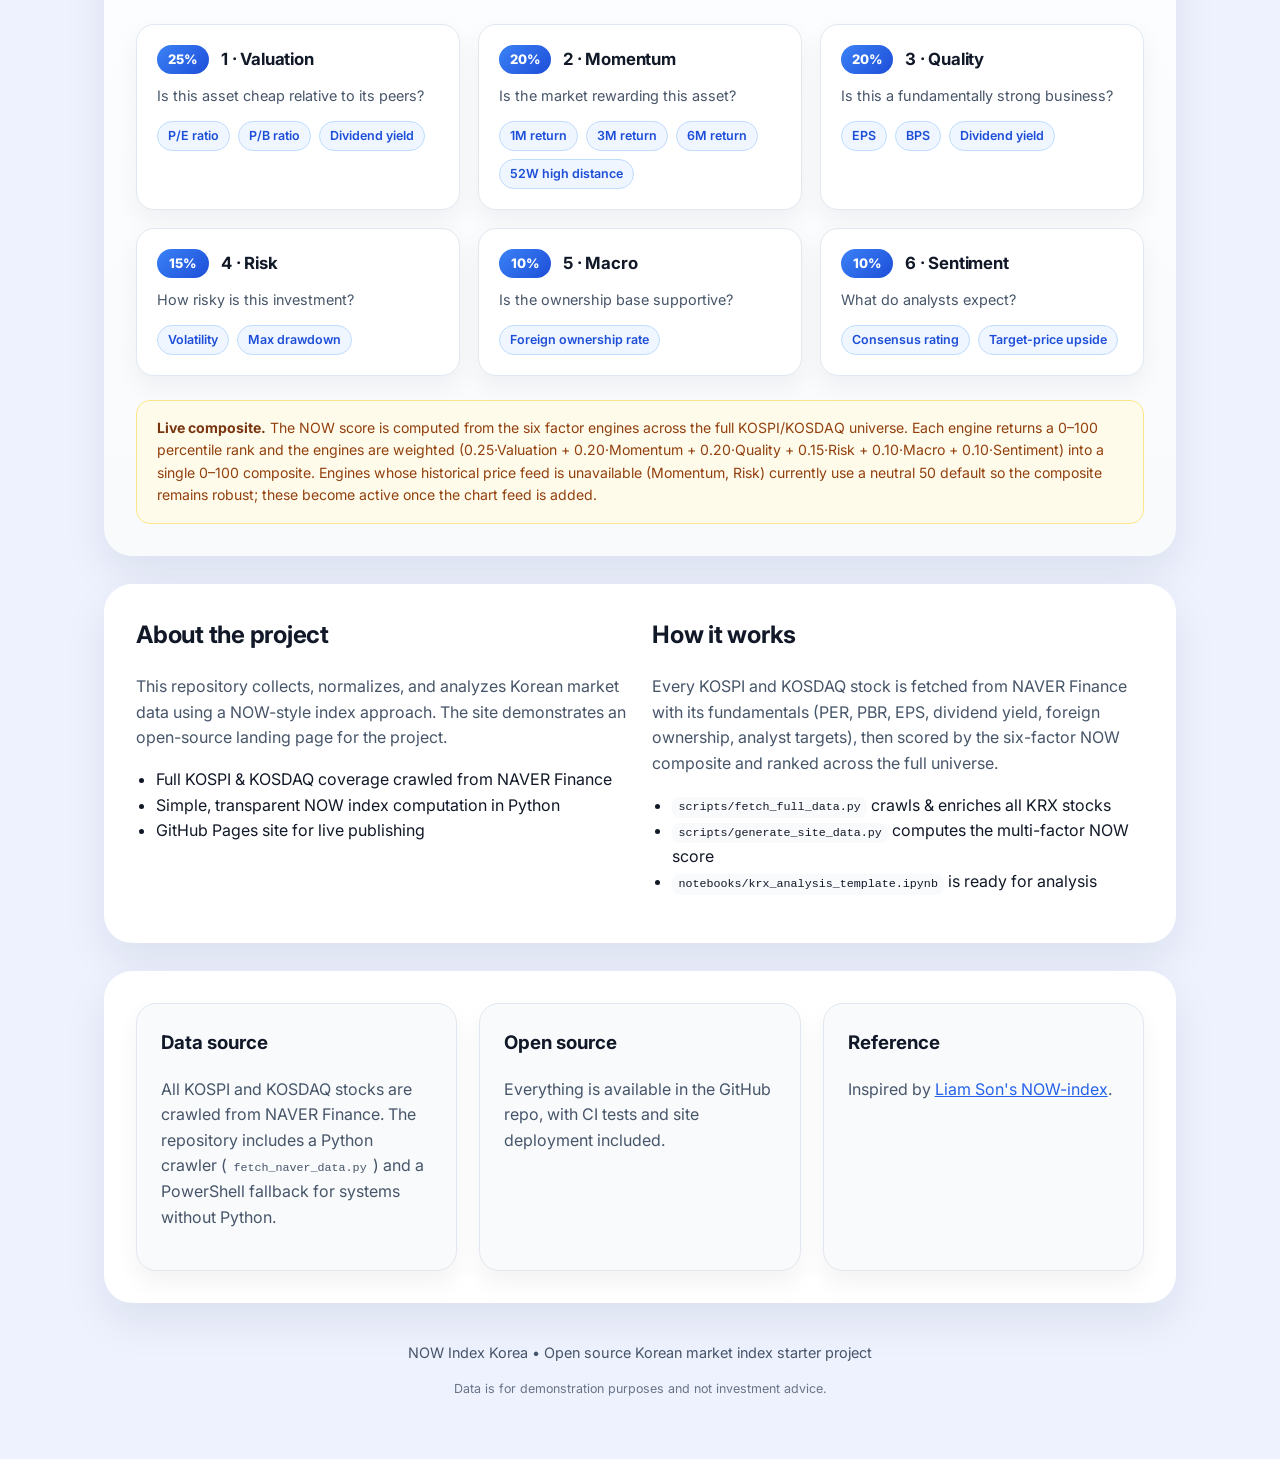
==== commit f100ee21: "Add pro data-table features: sortable columns, market cap, CSV export, page-size, market distributio" ====
--- a/docs/index.html
+++ b/docs/index.html
@@ -131,6 +131,24 @@
           </div>
         </div>
 
+        <div class="table-toolbar">
+          <div class="market-summary" aria-label="Market distribution">
+            <span class="dist-chip kospi-chip">KOSPI <b id="kospiCount">—</b></span>
+            <span class="dist-chip kosdaq-chip">KOSDAQ <b id="kosdaqCount">—</b></span>
+          </div>
+          <div class="toolbar-actions">
+            <select id="pageSize" class="page-size" aria-label="Rows per page">
+              <option value="25">25 / page</option>
+              <option value="50" selected>50 / page</option>
+              <option value="100">100 / page</option>
+              <option value="250">250 / page</option>
+            </select>
+            <button id="exportBtn" class="export-btn" aria-label="Export to CSV">
+              ↓ Export CSV
+            </button>
+          </div>
+        </div>
+
         <div id="errorBanner" class="error-banner" role="alert" hidden></div>
 
         <div class="table-wrap">
@@ -140,14 +158,16 @@
                 <th scope="col">#</th>
                 <th scope="col">Ticker</th>
                 <th scope="col">Name</th>
-                <th scope="col">Price (KRW)</th>
-                <th scope="col">Change</th>
-                <th scope="col">NOW score (0–100)</th>
+                <th scope="col">Market</th>
+                <th scope="col" class="sortable price-col" data-sort="price">Price (KRW)</th>
+                <th scope="col" class="sortable change-col" data-sort="change_pct">Change</th>
+                <th scope="col" class="sortable" data-sort="market_cap">Mkt Cap</th>
+                <th scope="col" class="sortable score-col" data-sort="score">NOW score (0–100)</th>
               </tr>
             </thead>
             <tbody id="rankingBody">
               <tr id="loadingRow">
-                <td colspan="6">
+                <td colspan="8">
                   <div class="loading">
                     <span class="spinner spinner-lg"></span>
                     <span>Loading rankings…</span>
@@ -334,6 +354,6 @@
         <p class="footer-note">Data is for demonstration purposes and not investment advice.</p>
       </footer>
     </div>
-<script src="app.js?cache=10"></script>
+<script src="app.js?cache=11"></script>
   </body>
 </html>
--- a/docs/styles.css
+++ b/docs/styles.css
@@ -410,6 +410,90 @@
   background: #fff;
 }
 
+.table-toolbar {
+  display: flex;
+  align-items: center;
+  justify-content: space-between;
+  gap: 14px;
+  flex-wrap: wrap;
+  margin-top: 20px;
+}
+
+.market-summary {
+  display: flex;
+  gap: 10px;
+  flex-wrap: wrap;
+}
+
+.dist-chip {
+  display: inline-flex;
+  align-items: center;
+  gap: 6px;
+  padding: 6px 14px;
+  border-radius: 999px;
+  font-size: 0.82rem;
+  font-weight: 600;
+  border: 1px solid var(--border);
+  background: var(--bg-soft);
+}
+
+.dist-chip b {
+  font-weight: 800;
+}
+
+.kospi-chip {
+  color: #b91c1c;
+  background: #fef2f2;
+  border-color: #fecaca;
+}
+
+.kosdaq-chip {
+  color: #1d4ed8;
+  background: #eff6ff;
+  border-color: #bfdbfe;
+}
+
+.toolbar-actions {
+  display: flex;
+  align-items: center;
+  gap: 10px;
+  flex-wrap: wrap;
+}
+
+.page-size {
+  padding: 10px 14px;
+  border: 1px solid var(--border);
+  border-radius: 12px;
+  font-size: 0.88rem;
+  font-family: inherit;
+  background: var(--bg-soft);
+  color: var(--ink);
+  cursor: pointer;
+}
+
+.page-size:focus {
+  outline: none;
+  border-color: var(--blue);
+  box-shadow: 0 0 0 3px rgba(59, 130, 246, 0.15);
+}
+
+.export-btn {
+  padding: 10px 18px;
+  border-radius: 12px;
+  background: var(--navy);
+  color: #fff;
+  font-weight: 700;
+  font-size: 0.88rem;
+  border: none;
+  cursor: pointer;
+  transition: background-color 0.2s ease, transform 0.2s ease;
+}
+
+.export-btn:hover {
+  background: var(--blue-dark);
+  transform: translateY(-1px);
+}
+
 .error-banner {
   margin-top: 18px;
   padding: 14px 18px;
@@ -522,6 +606,56 @@
 th.price-col,
 th.change-col {
   text-align: right;
+}
+
+/* Sortable headers */
+th.sortable {
+  cursor: pointer;
+  user-select: none;
+  position: relative;
+  padding-right: 26px;
+  transition: color 0.15s ease;
+}
+
+th.sortable:hover {
+  color: var(--blue-deeper);
+}
+
+th.sortable::after {
+  content: '⇅';
+  position: absolute;
+  right: 10px;
+  top: 50%;
+  transform: translateY(-50%);
+  font-size: 0.7rem;
+  opacity: 0.4;
+}
+
+th.sortable.sorted-asc::after {
+  content: '▲';
+  opacity: 1;
+  color: var(--blue-deeper);
+}
+
+th.sortable.sorted-desc::after {
+  content: '▼';
+  opacity: 1;
+  color: var(--blue-deeper);
+}
+
+th.score-col {
+  text-align: right;
+}
+
+.market-cell {
+  white-space: nowrap;
+}
+
+.cap-cell {
+  text-align: right;
+  font-weight: 600;
+  color: var(--ink);
+  white-space: nowrap;
 }
 
 .change-cell {
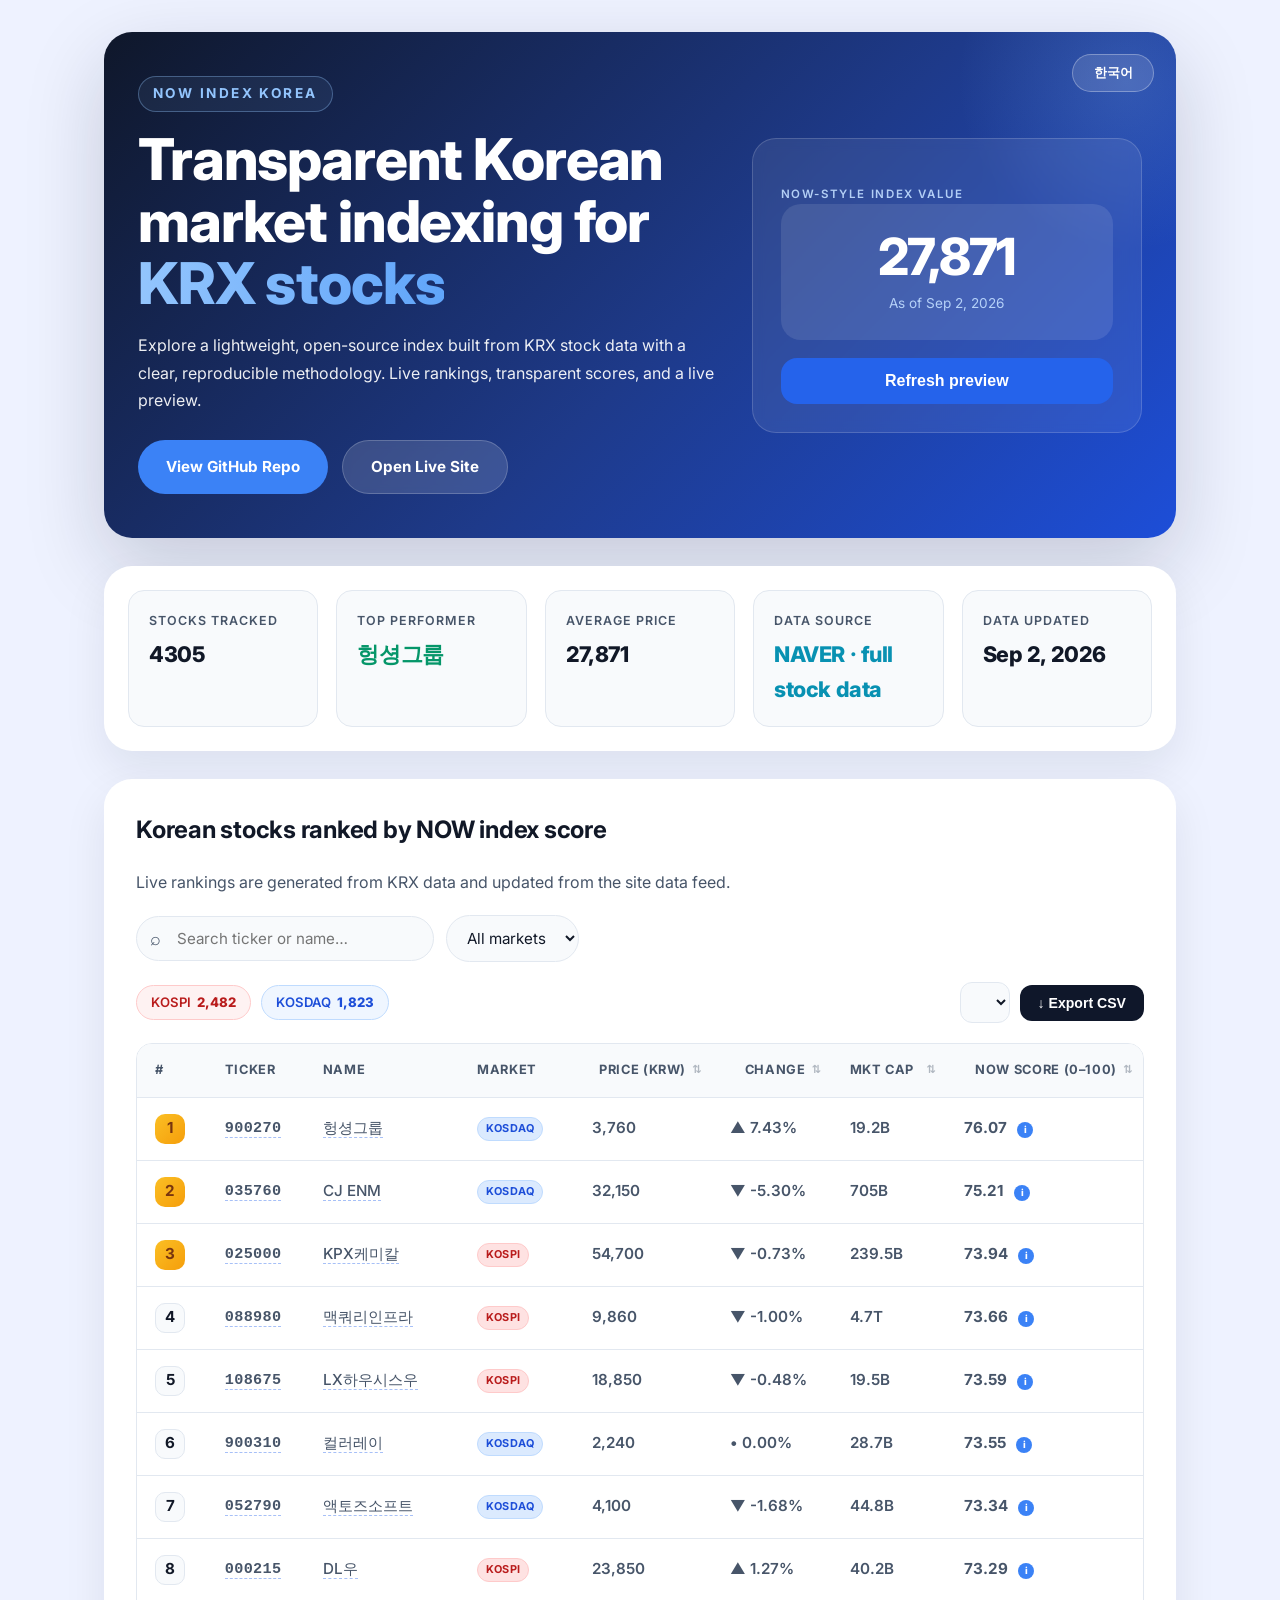
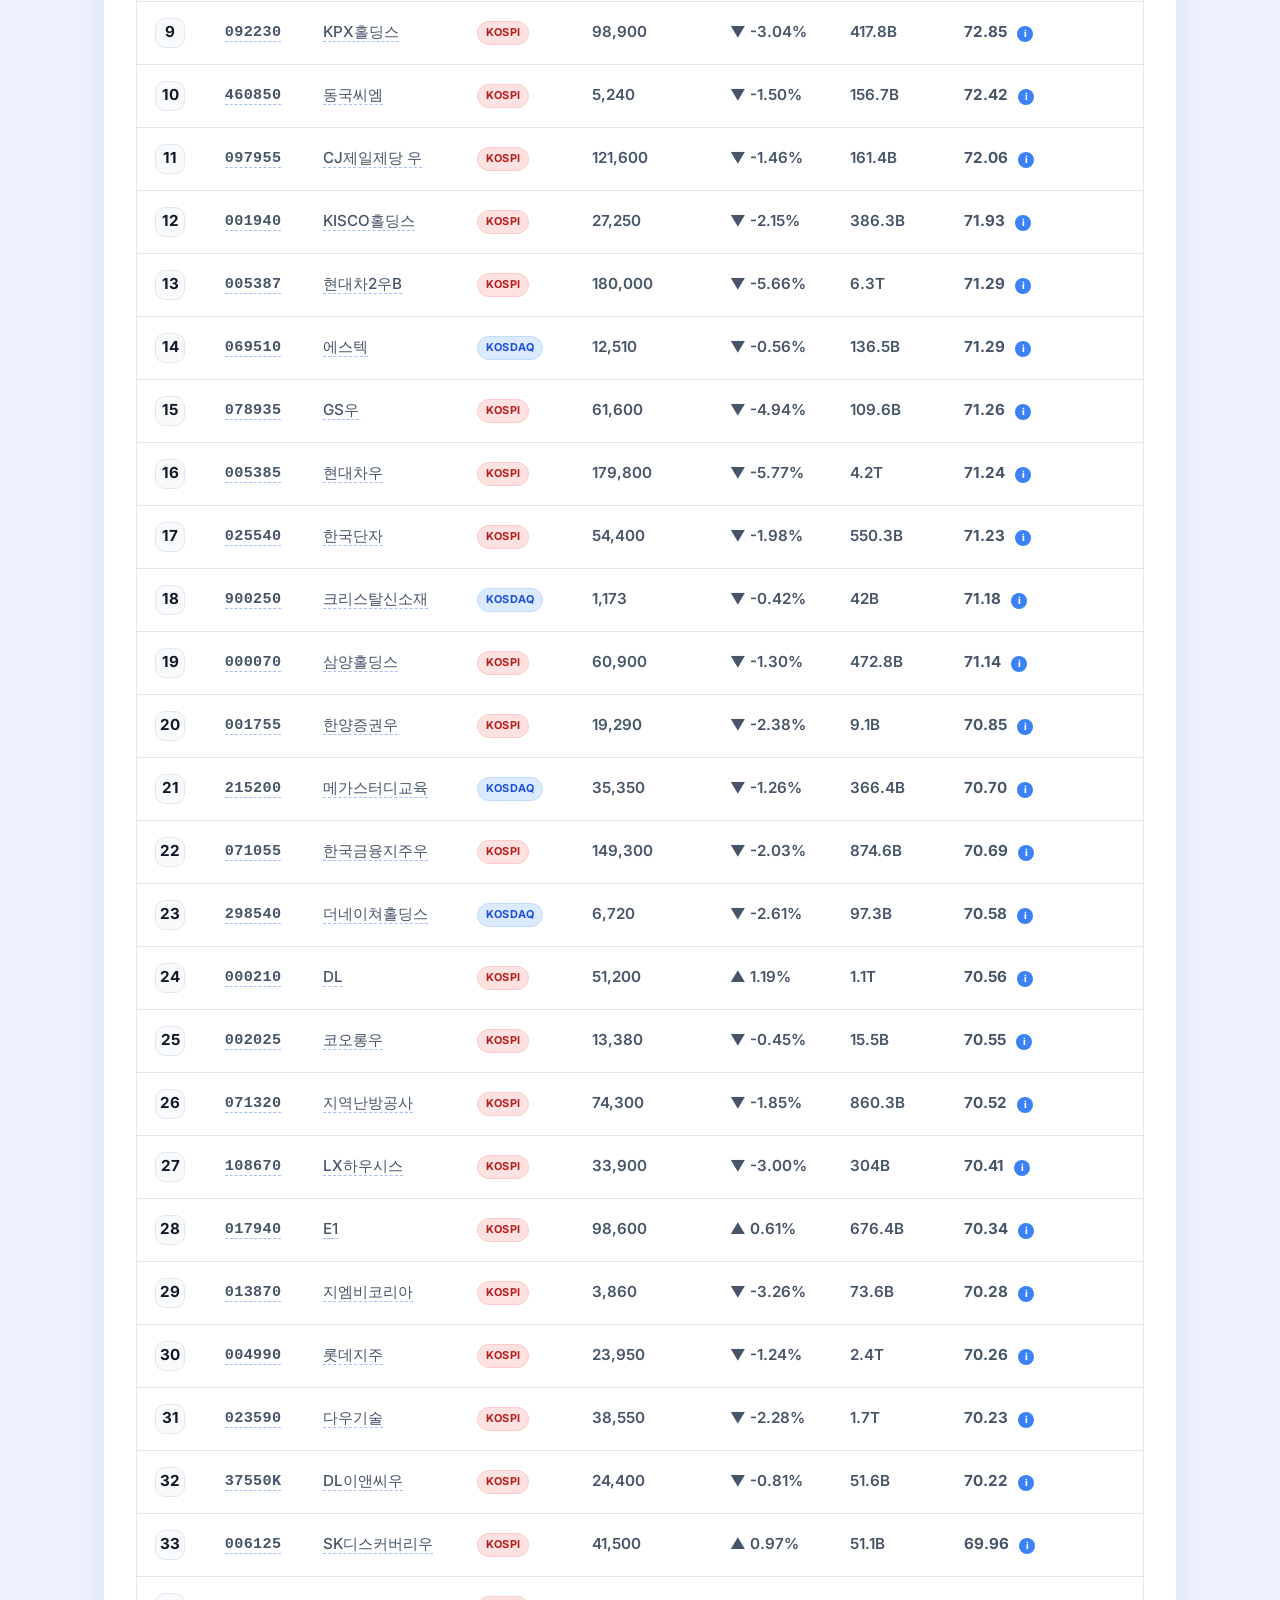
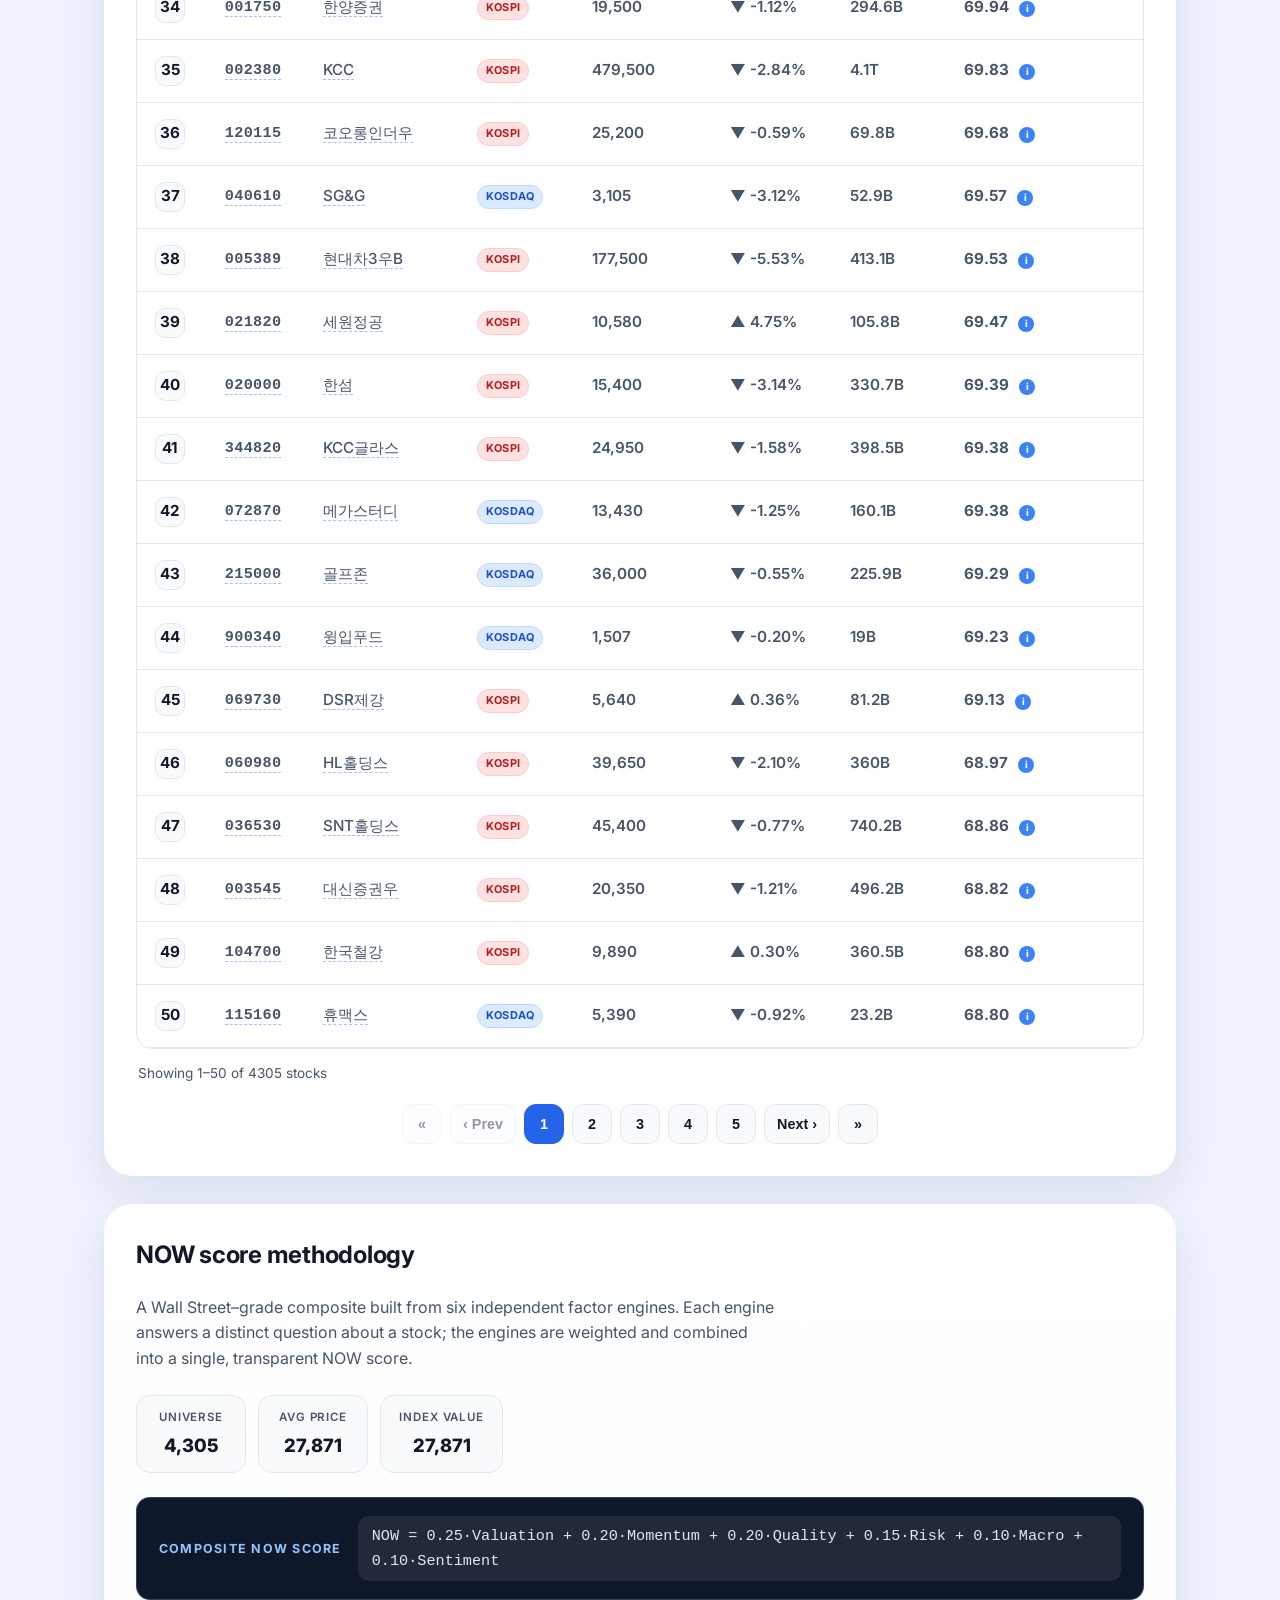
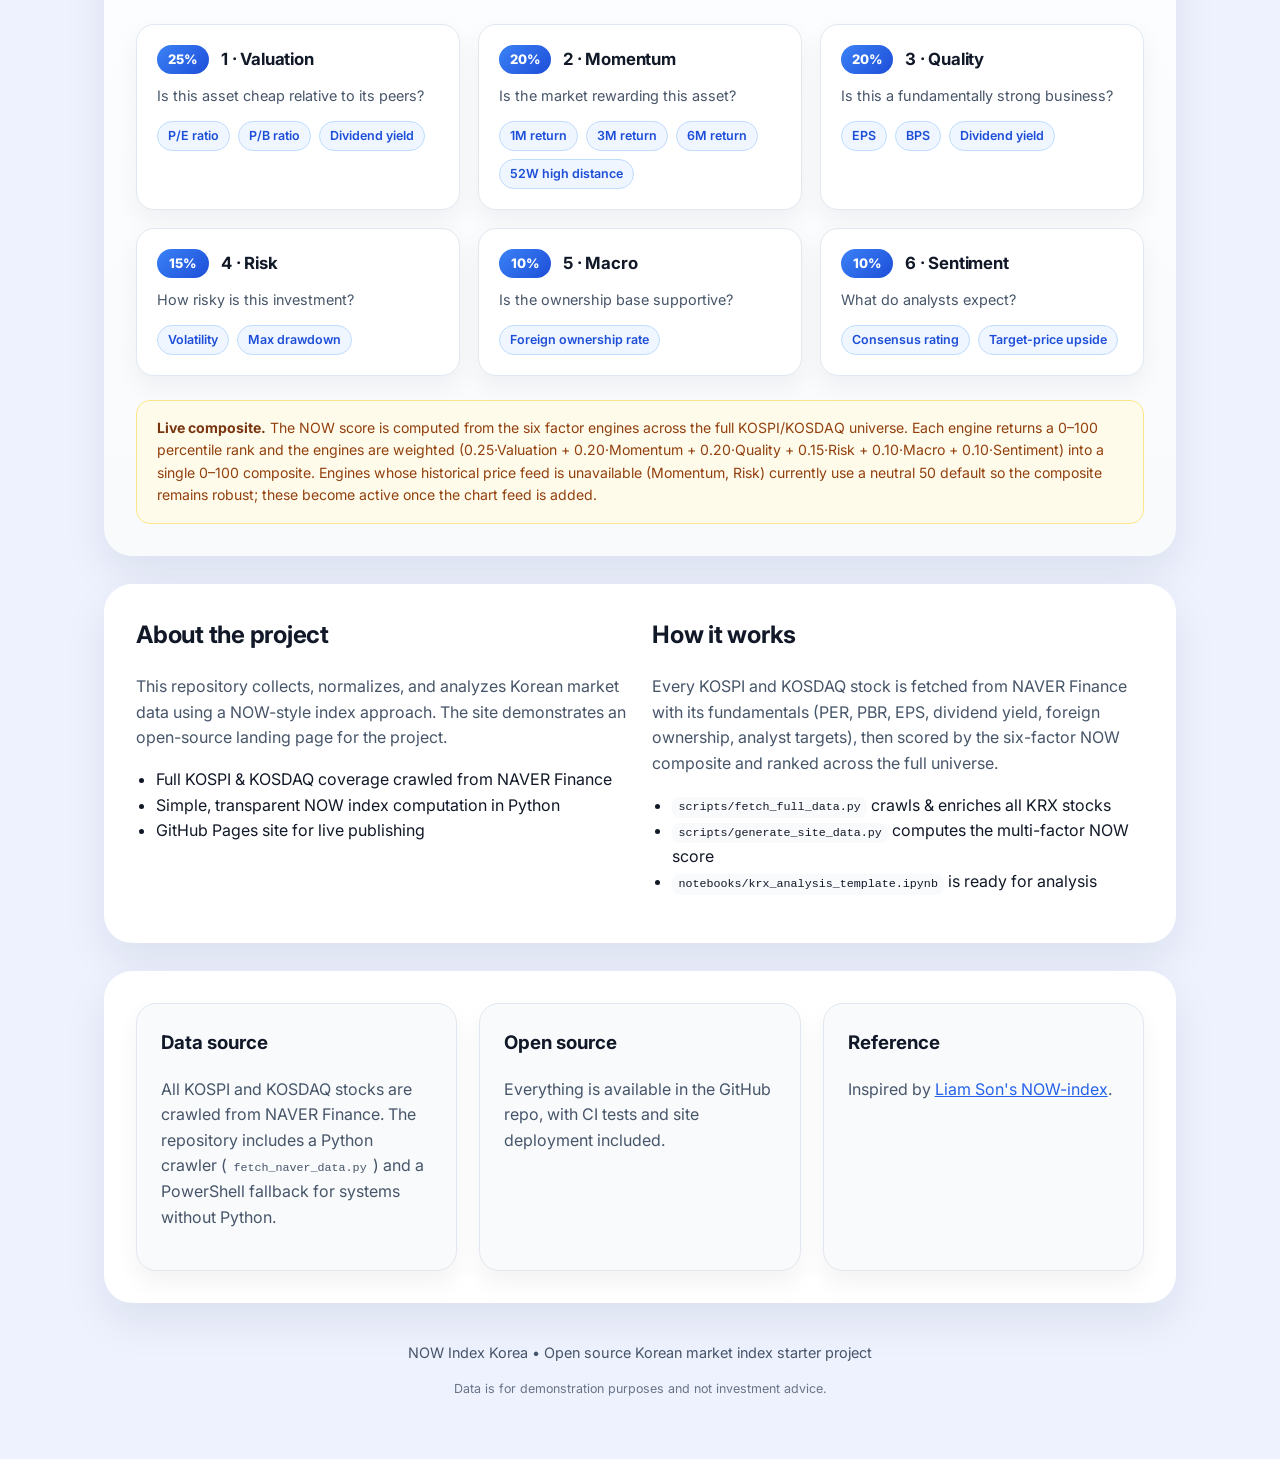
==== commit f55288d6: "Add Korean and English language toggle" ====
--- a/docs/index.html
+++ b/docs/index.html
@@ -48,6 +48,9 @@
   <body>
     <div class="page">
       <header class="hero">
+        <button id="languageToggle" class="language-toggle" type="button" aria-label="Switch to Korean">
+          한국어
+        </button>
         <div class="hero-content">
           <div>
             <span class="eyebrow">NOW Index Korea</span>
@@ -354,6 +357,6 @@
         <p class="footer-note">Data is for demonstration purposes and not investment advice.</p>
       </footer>
     </div>
-<script src="app.js?cache=11"></script>
+<script src="app.js?cache=12"></script>
   </body>
 </html>
--- a/docs/styles.css
+++ b/docs/styles.css
@@ -50,6 +50,25 @@
   overflow: hidden;
 }
 
+.language-toggle {
+  position: absolute;
+  top: 22px;
+  right: 22px;
+  z-index: 2;
+  min-width: 82px;
+  padding: 9px 14px;
+  border: 1px solid rgba(255, 255, 255, 0.3);
+  border-radius: 999px;
+  background: rgba(255, 255, 255, 0.12);
+  color: white;
+  font-size: 0.82rem;
+  font-weight: 700;
+}
+
+.language-toggle:hover {
+  background: rgba(255, 255, 255, 0.24);
+}
+
 .hero::before {
   content: '';
   position: absolute;
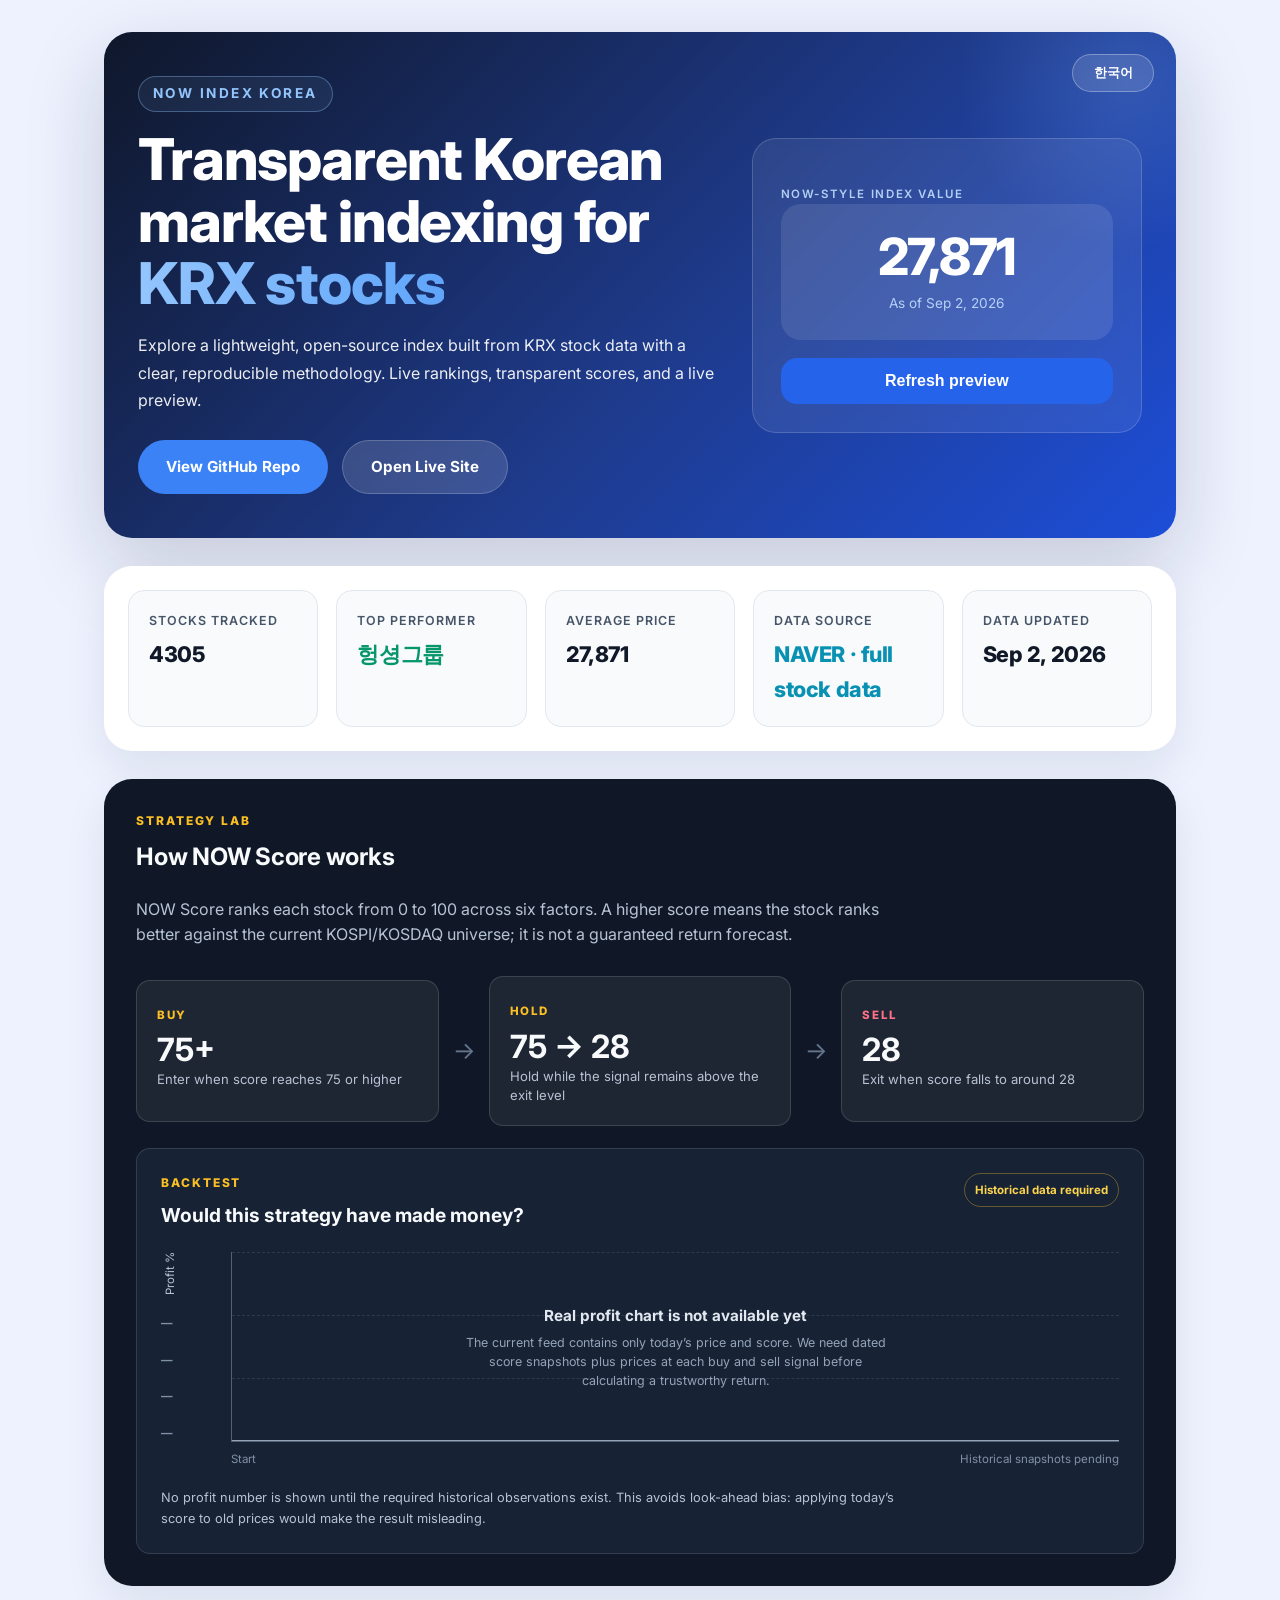
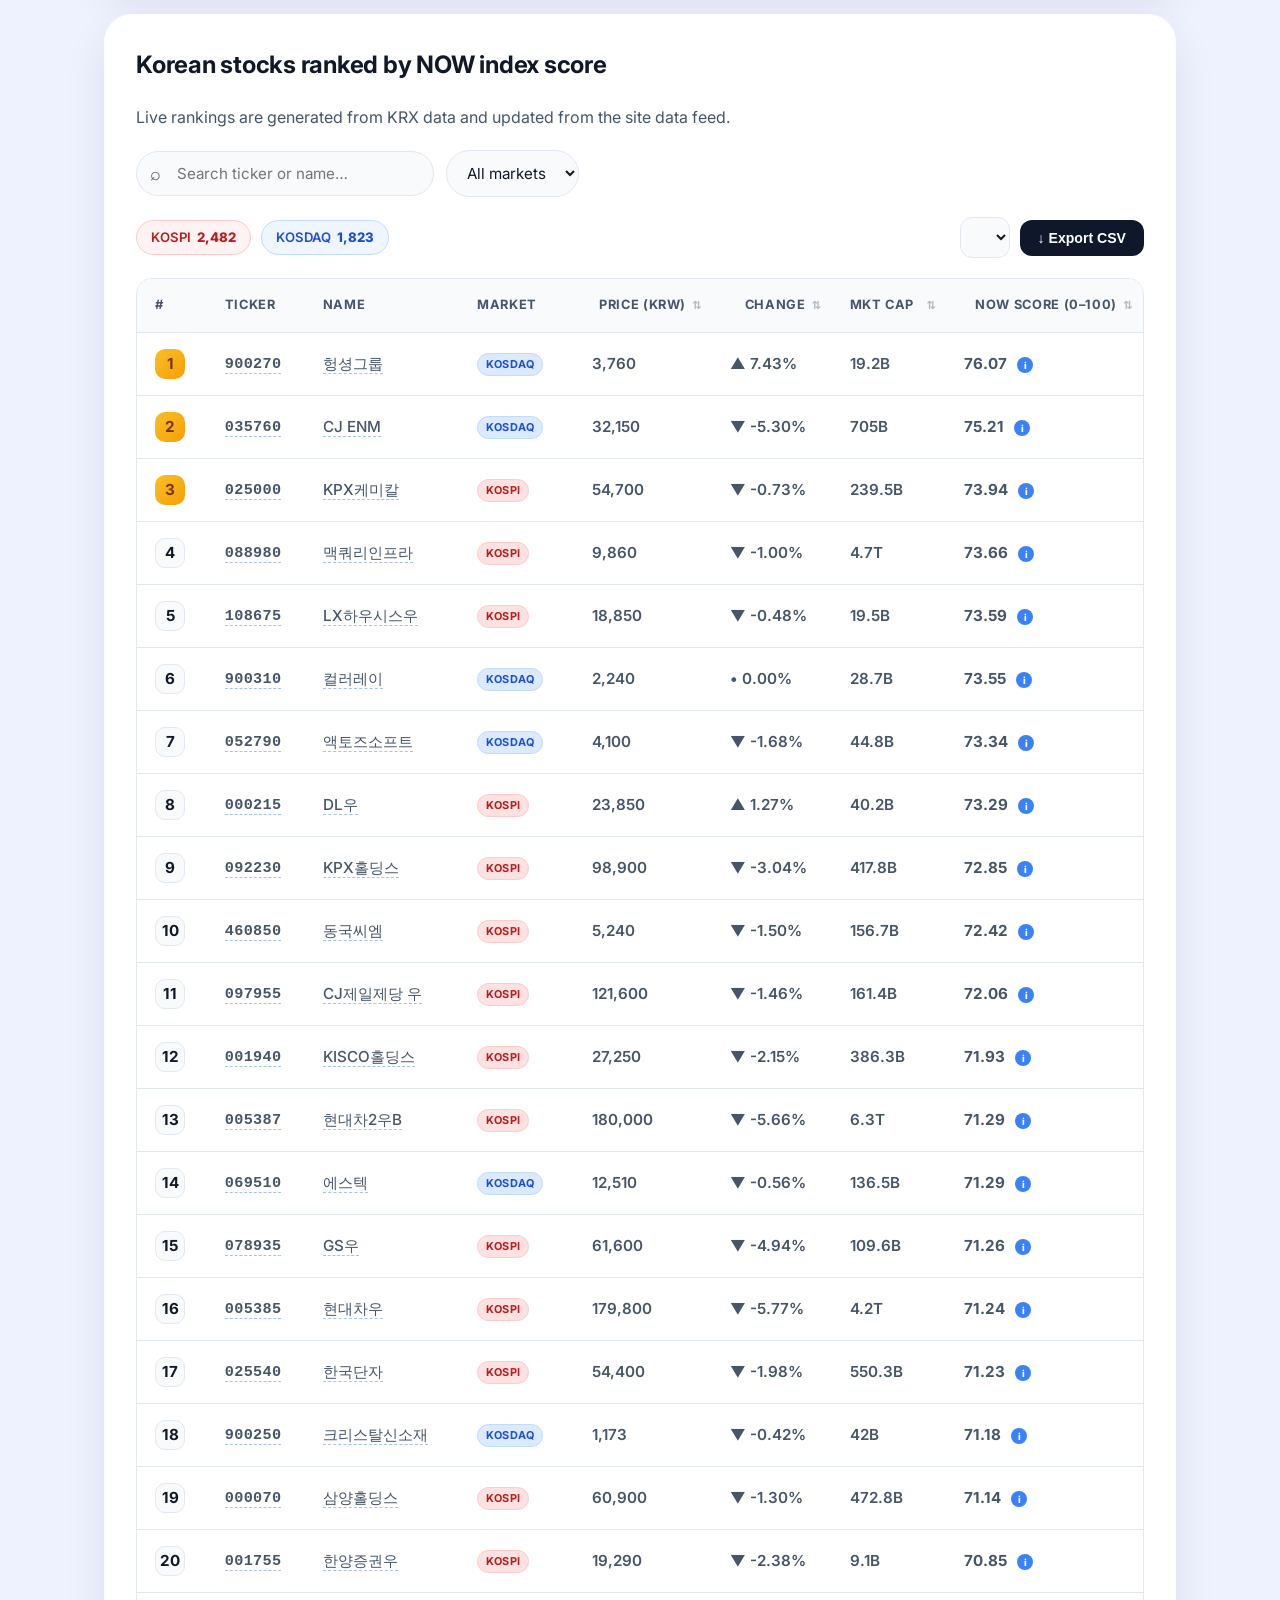
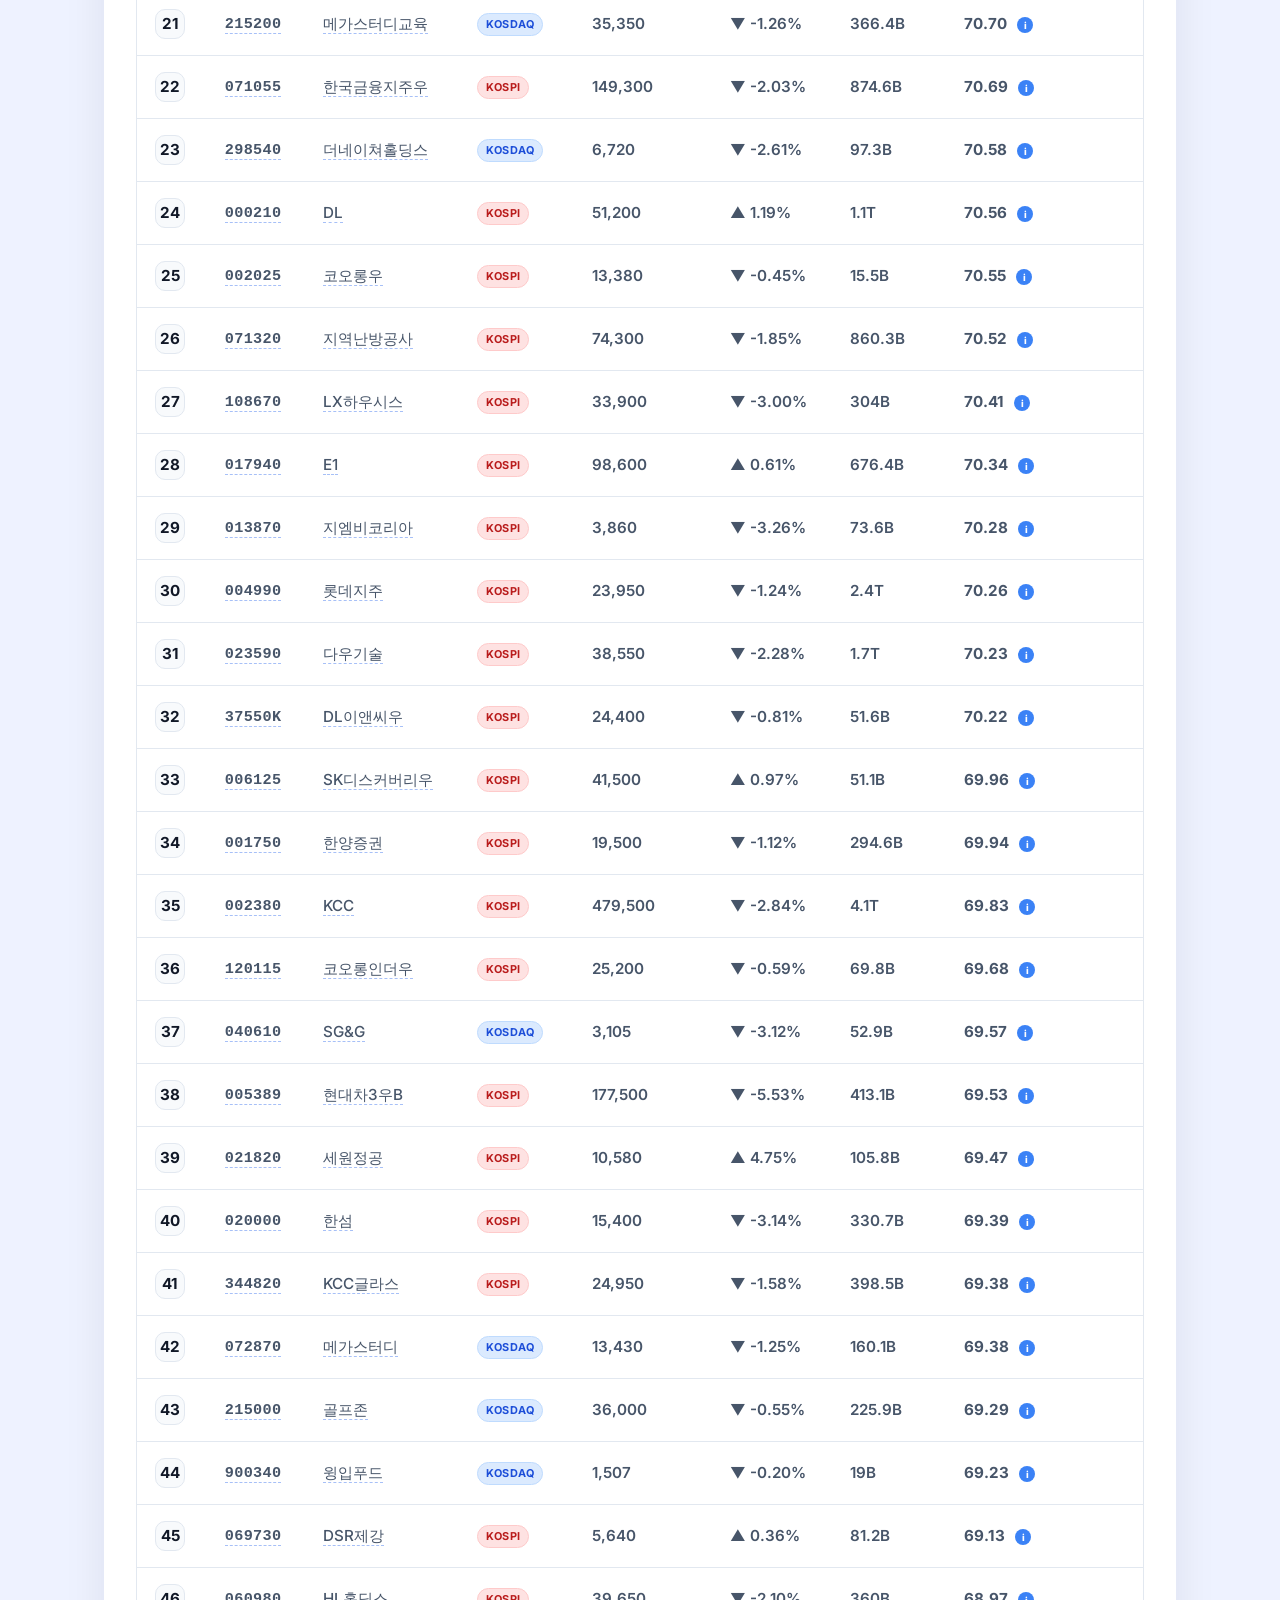
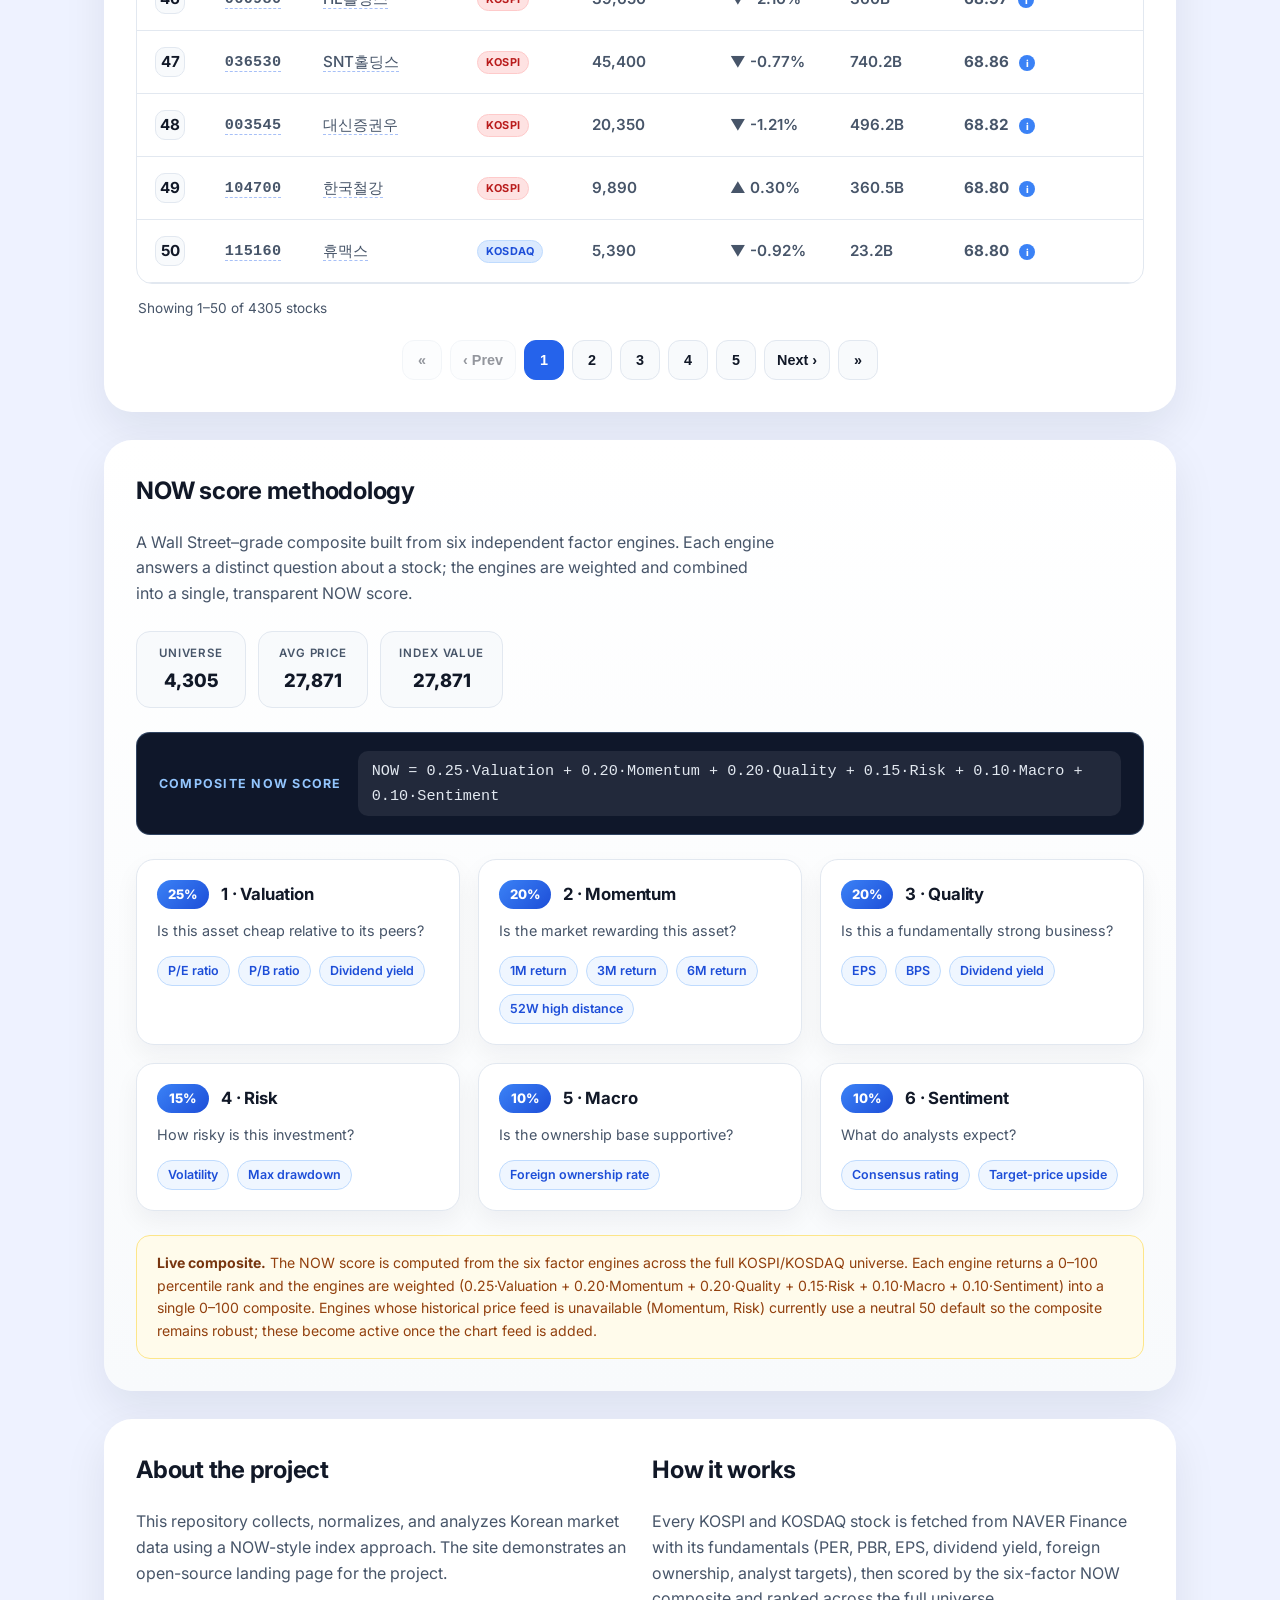
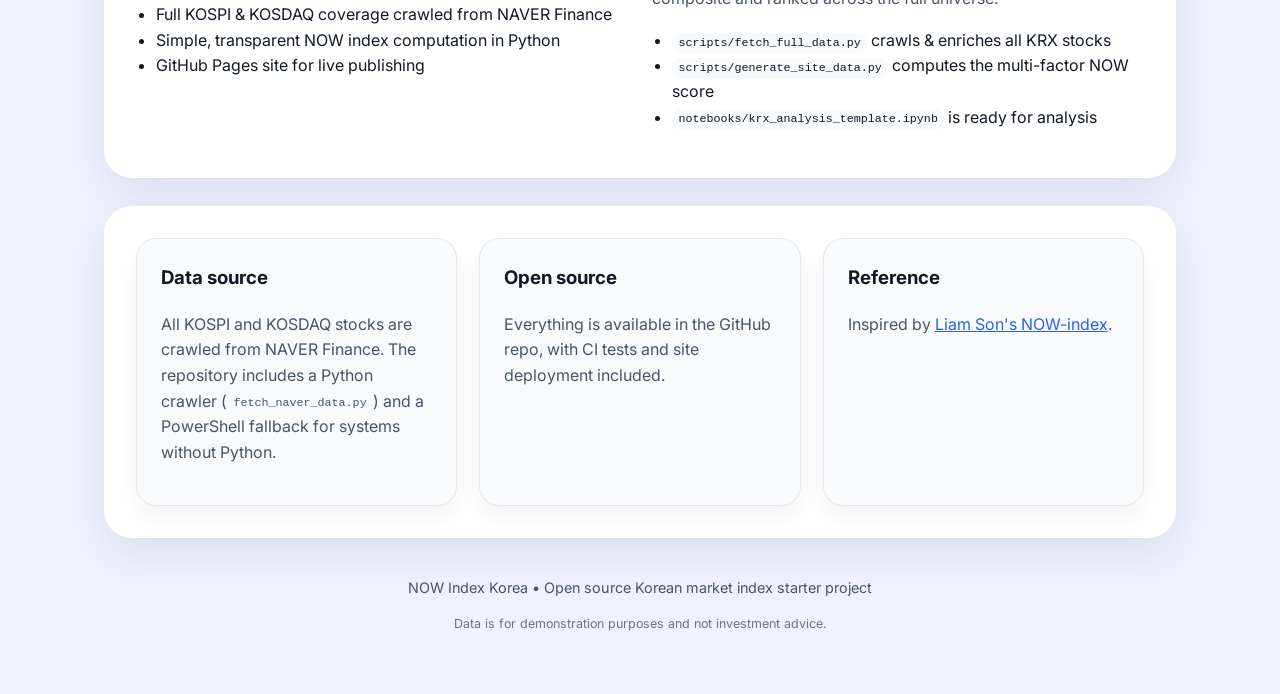
==== commit 4c7b1f72: "Add NOW score strategy explanation and backtest panel" ====
--- a/docs/index.html
+++ b/docs/index.html
@@ -110,6 +110,44 @@
         </div>
       </section>
 
+      <section class="content score-story" aria-label="NOW Score strategy explanation">
+        <div class="section-head">
+          <div>
+            <span class="section-kicker">Strategy lab</span>
+            <h2 id="scoreStoryTitle">How NOW Score works</h2>
+            <p id="scoreStoryDescription">
+              NOW Score ranks each stock from 0 to 100 across six factors. A higher score means the stock ranks better against the current KOSPI/KOSDAQ universe; it is not a guaranteed return forecast.
+            </p>
+          </div>
+        </div>
+        <div class="score-flow" aria-label="NOW Score trading rule">
+          <div class="score-step buy-step"><span class="score-step-label">BUY</span><strong>75+</strong><p id="buyRule">Enter when score reaches 75 or higher</p></div>
+          <div class="score-arrow" aria-hidden="true">→</div>
+          <div class="score-step hold-step"><span class="score-step-label">HOLD</span><strong>75 → 28</strong><p id="holdRule">Hold while the signal remains above the exit level</p></div>
+          <div class="score-arrow" aria-hidden="true">→</div>
+          <div class="score-step sell-step"><span class="score-step-label">SELL</span><strong>28</strong><p id="sellRule">Exit when score falls to around 28</p></div>
+        </div>
+        <div class="backtest-panel">
+          <div class="backtest-heading">
+            <div>
+              <span class="section-kicker">Backtest</span>
+              <h3 id="backtestTitle">Would this strategy have made money?</h3>
+            </div>
+            <span class="data-badge" id="backtestStatus">Historical data required</span>
+          </div>
+          <div class="backtest-chart" role="img" aria-label="Backtest chart awaiting historical score snapshots">
+            <div class="chart-y-axis"><span>Profit %</span><b>—</b><b>—</b><b>—</b><b>—</b></div>
+            <div class="chart-area">
+              <div class="chart-gridline"></div><div class="chart-gridline"></div><div class="chart-gridline"></div>
+              <div class="chart-empty"><strong id="chartEmptyTitle">Real profit chart is not available yet</strong><span id="chartEmptyText">The current feed contains only today’s price and score. We need dated score snapshots plus prices at each buy and sell signal before calculating a trustworthy return.</span></div>
+              <div class="chart-baseline"></div>
+            </div>
+            <div class="chart-x-axis"><span>Start</span><span id="chartEndLabel">Historical snapshots pending</span></div>
+          </div>
+          <p class="backtest-note" id="backtestNote">No profit number is shown until the required historical observations exist. This avoids look-ahead bias: applying today’s score to old prices would make the result misleading.</p>
+        </div>
+      </section>
+
       <section class="content ranking-section">
         <div class="section-head">
           <div>
@@ -357,6 +395,6 @@
         <p class="footer-note">Data is for demonstration purposes and not investment advice.</p>
       </footer>
     </div>
-<script src="app.js?cache=12"></script>
+<script src="app.js?cache=13"></script>
   </body>
 </html>
--- a/docs/styles.css
+++ b/docs/styles.css
@@ -273,6 +273,96 @@
   color: var(--muted);
 }
 
+.score-story {
+  background: #101827;
+  color: #f8fafc;
+}
+
+.score-story p {
+  color: #b7c3d4;
+  max-width: 760px;
+}
+
+.section-kicker {
+  display: block;
+  margin-bottom: 8px;
+  color: #fbbf24;
+  font-size: 0.75rem;
+  font-weight: 800;
+  letter-spacing: 0.16em;
+  text-transform: uppercase;
+}
+
+.score-flow {
+  display: grid;
+  grid-template-columns: 1fr auto 1fr auto 1fr;
+  gap: 14px;
+  align-items: center;
+  margin-top: 28px;
+}
+
+.score-step {
+  min-height: 142px;
+  padding: 20px;
+  border: 1px solid rgba(255, 255, 255, 0.14);
+  border-radius: 14px;
+  background: rgba(255, 255, 255, 0.06);
+}
+
+.score-step strong {
+  display: block;
+  margin: 8px 0 4px;
+  font-size: 2rem;
+  line-height: 1;
+}
+
+.score-step p {
+  margin: 0;
+  font-size: 0.82rem;
+  line-height: 1.45;
+}
+
+.score-step-label {
+  color: #fbbf24;
+  font-size: 0.72rem;
+  font-weight: 800;
+  letter-spacing: 0.14em;
+}
+
+.sell-step .score-step-label { color: #fb7185; }
+.score-arrow { color: #64748b; font-size: 1.5rem; }
+
+.backtest-panel {
+  margin-top: 22px;
+  padding: 24px;
+  border: 1px solid rgba(255, 255, 255, 0.12);
+  border-radius: 14px;
+  background: #172235;
+}
+
+.backtest-heading { display: flex; justify-content: space-between; gap: 16px; align-items: start; }
+.backtest-heading h3 { margin: 0; font-size: 1.2rem; }
+.data-badge { padding: 7px 10px; border: 1px solid rgba(251, 191, 36, 0.35); border-radius: 999px; color: #fcd34d; font-size: 0.72rem; font-weight: 700; white-space: nowrap; }
+.backtest-chart { display: grid; grid-template-columns: 70px 1fr; grid-template-rows: 190px 28px; margin-top: 22px; }
+.chart-y-axis { display: flex; flex-direction: column; justify-content: space-between; color: #8190a5; font-size: 0.72rem; }
+.chart-y-axis span { color: #b7c3d4; writing-mode: vertical-rl; transform: rotate(180deg); }
+.chart-area { position: relative; overflow: hidden; border-left: 1px solid #526176; border-bottom: 1px solid #526176; }
+.chart-gridline { position: relative; height: 33.33%; border-top: 1px dashed rgba(148, 163, 184, 0.18); }
+.chart-baseline { position: absolute; right: 0; bottom: 0; left: 0; border-top: 1px solid #94a3b8; }
+.chart-empty { position: absolute; top: 50%; left: 50%; width: min(430px, 85%); transform: translate(-50%, -50%); text-align: center; }
+.chart-empty strong, .chart-empty span { display: block; }
+.chart-empty strong { color: #e2e8f0; font-size: 0.95rem; }
+.chart-empty span { margin-top: 6px; color: #94a3b8; font-size: 0.78rem; line-height: 1.5; }
+.chart-x-axis { grid-column: 2; display: flex; justify-content: space-between; color: #8190a5; font-size: 0.72rem; padding-top: 8px; }
+.backtest-note { margin: 18px 0 0 !important; font-size: 0.8rem; }
+
+@media (max-width: 720px) {
+  .score-flow { grid-template-columns: 1fr; }
+  .score-arrow { transform: rotate(90deg); justify-self: center; }
+  .backtest-heading { flex-direction: column; }
+  .data-badge { white-space: normal; }
+}
+
 @keyframes fadeUp {
   from {
     opacity: 0;
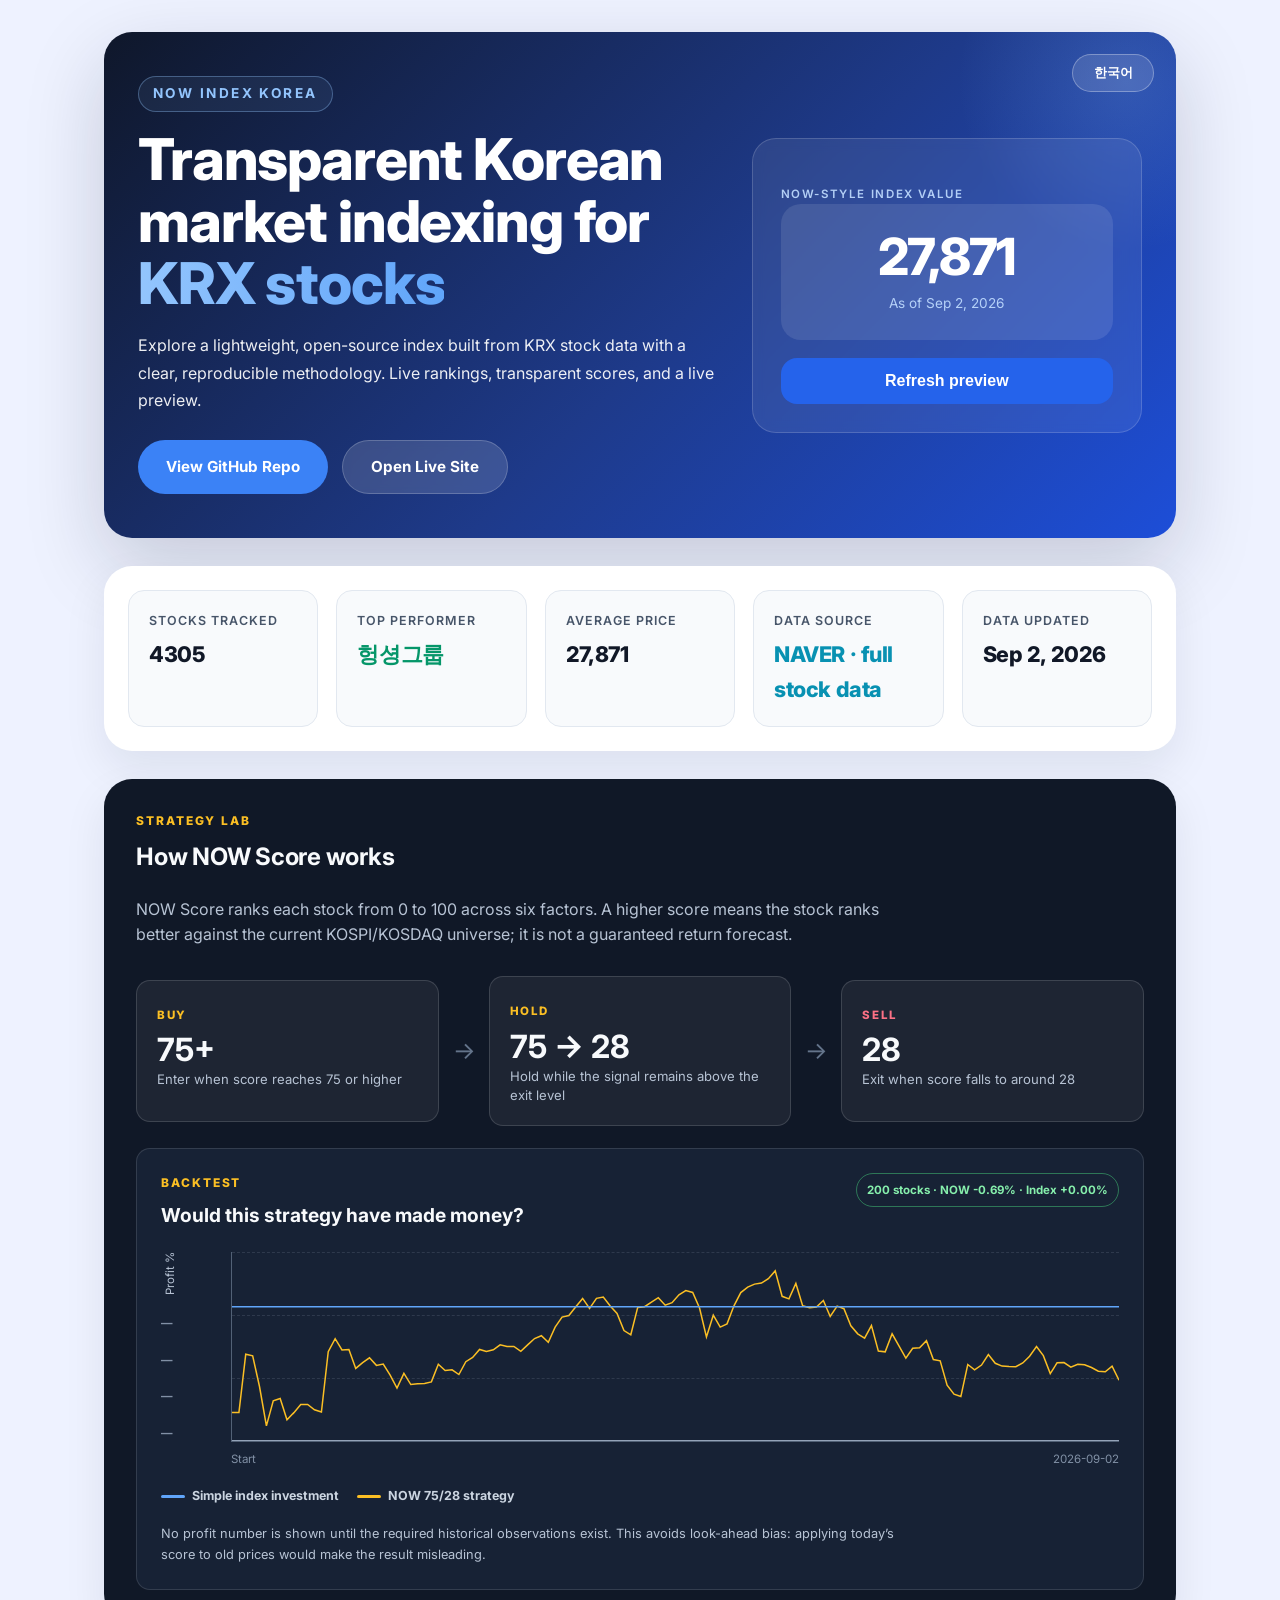
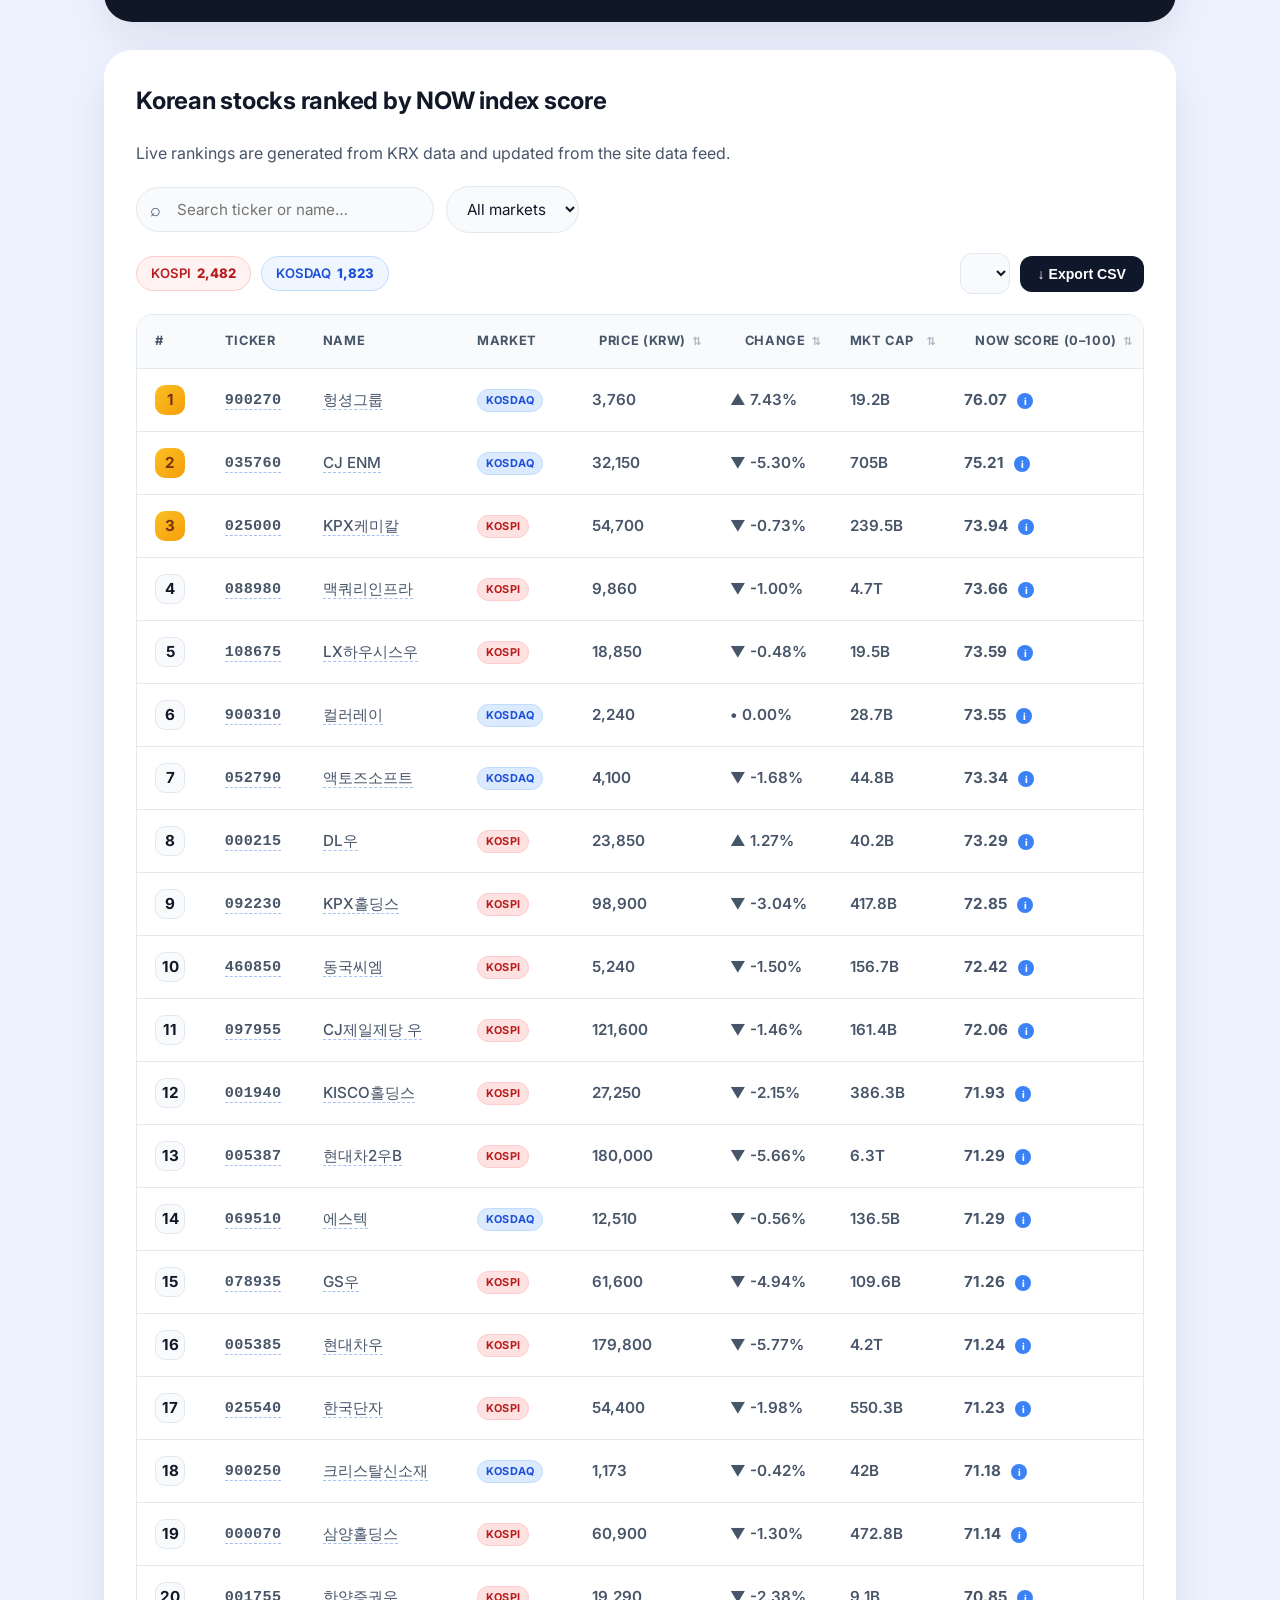
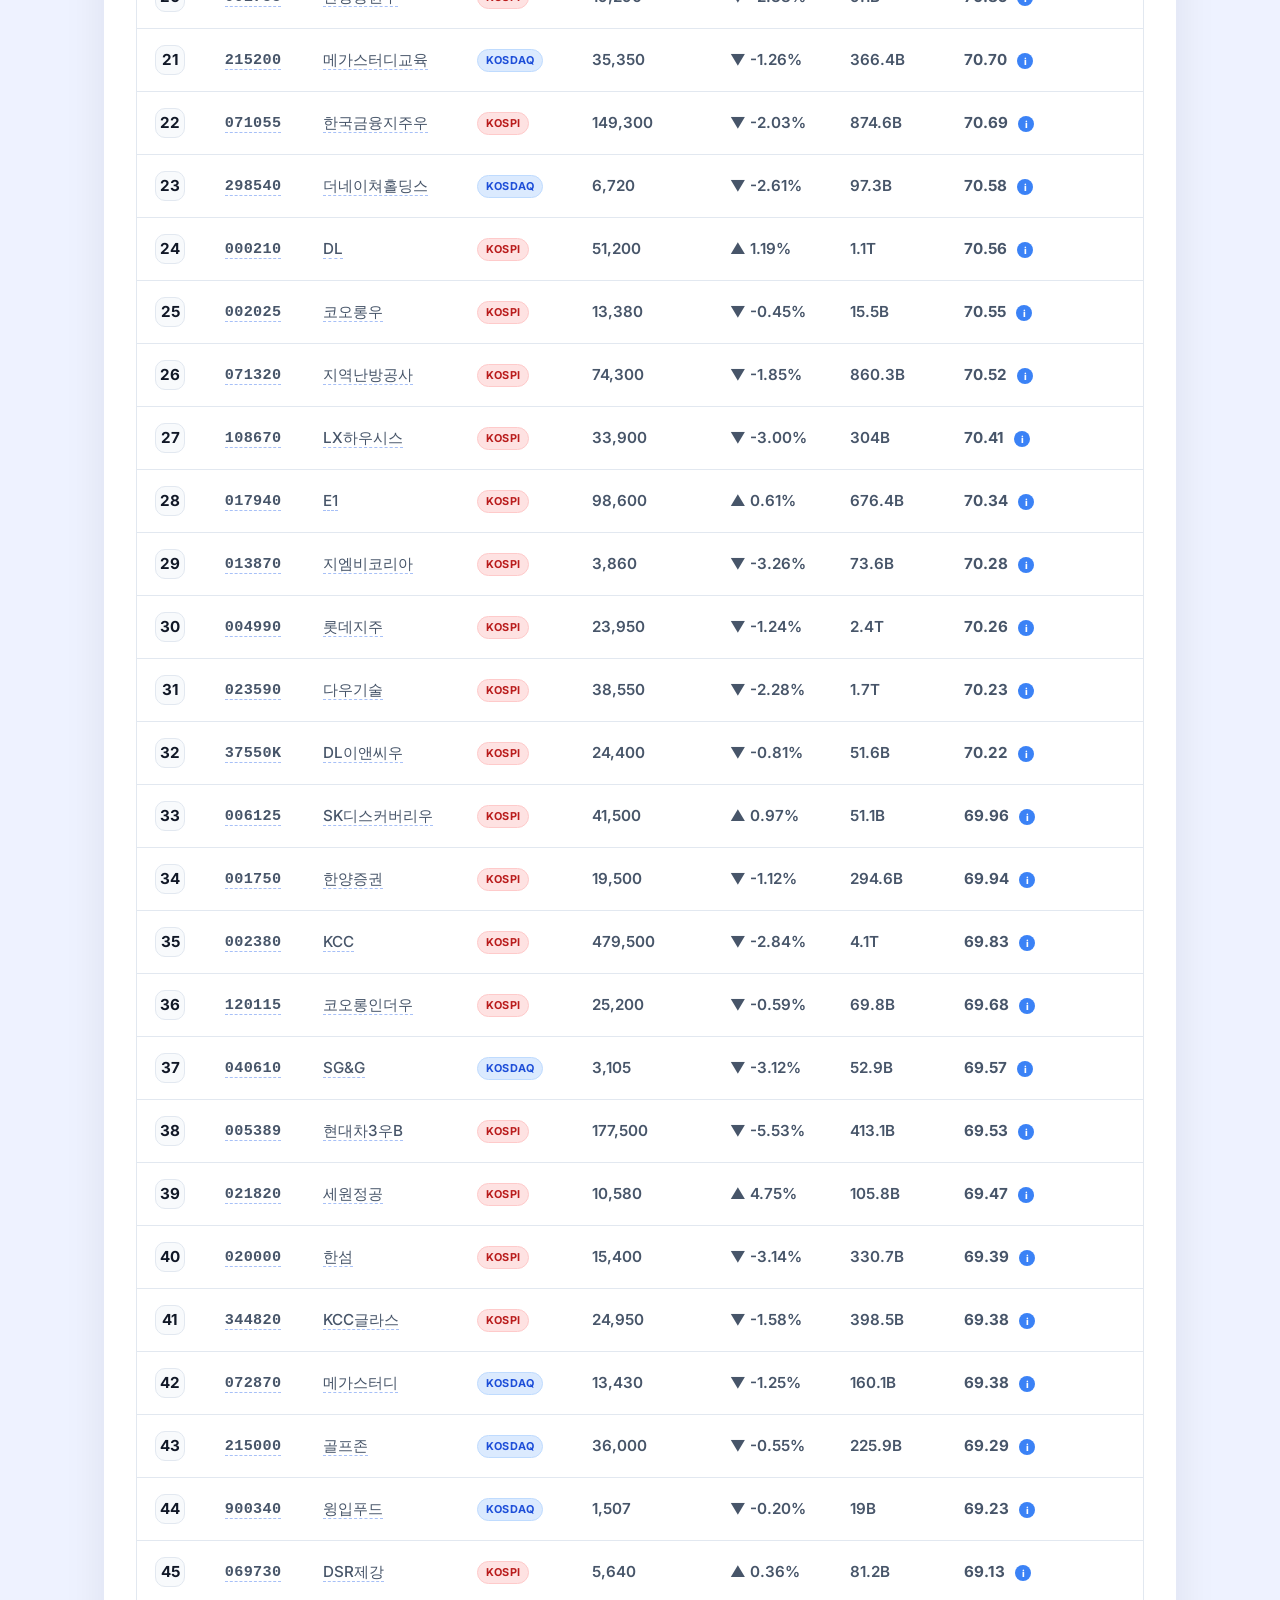
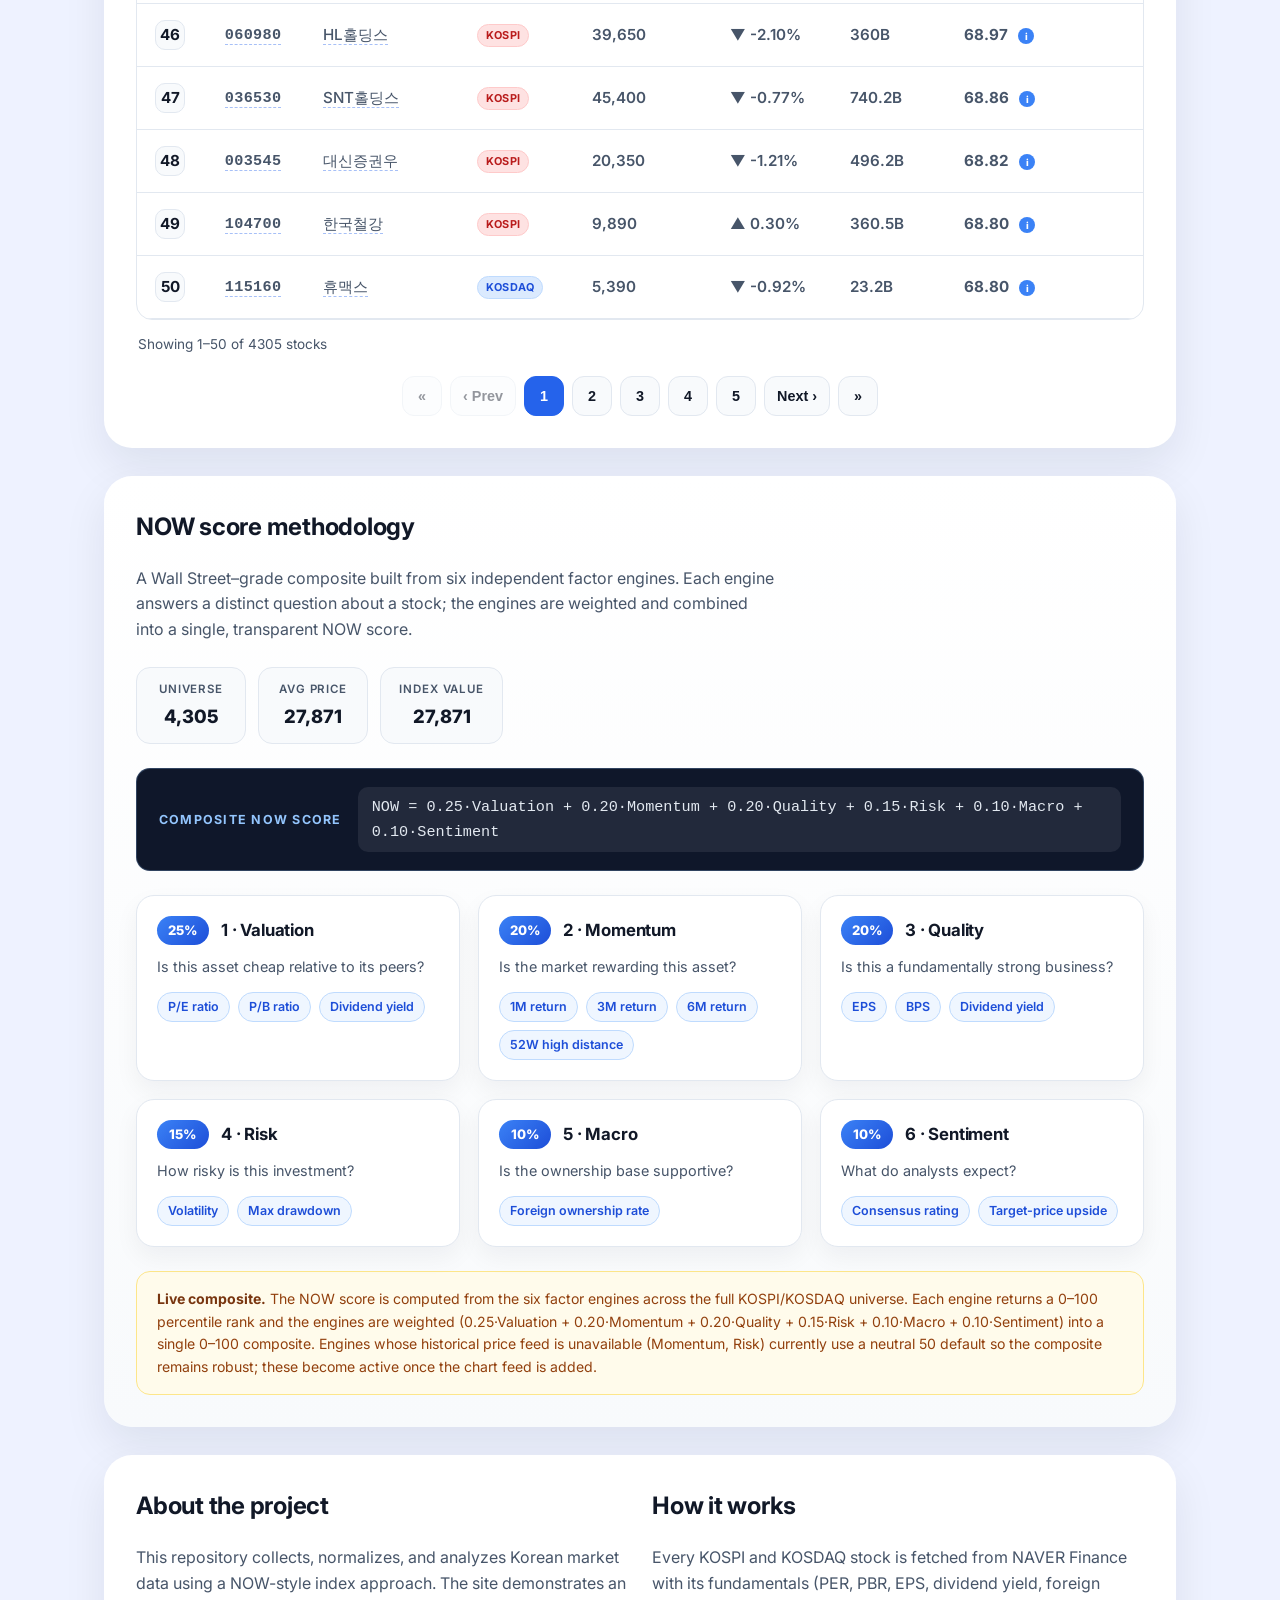
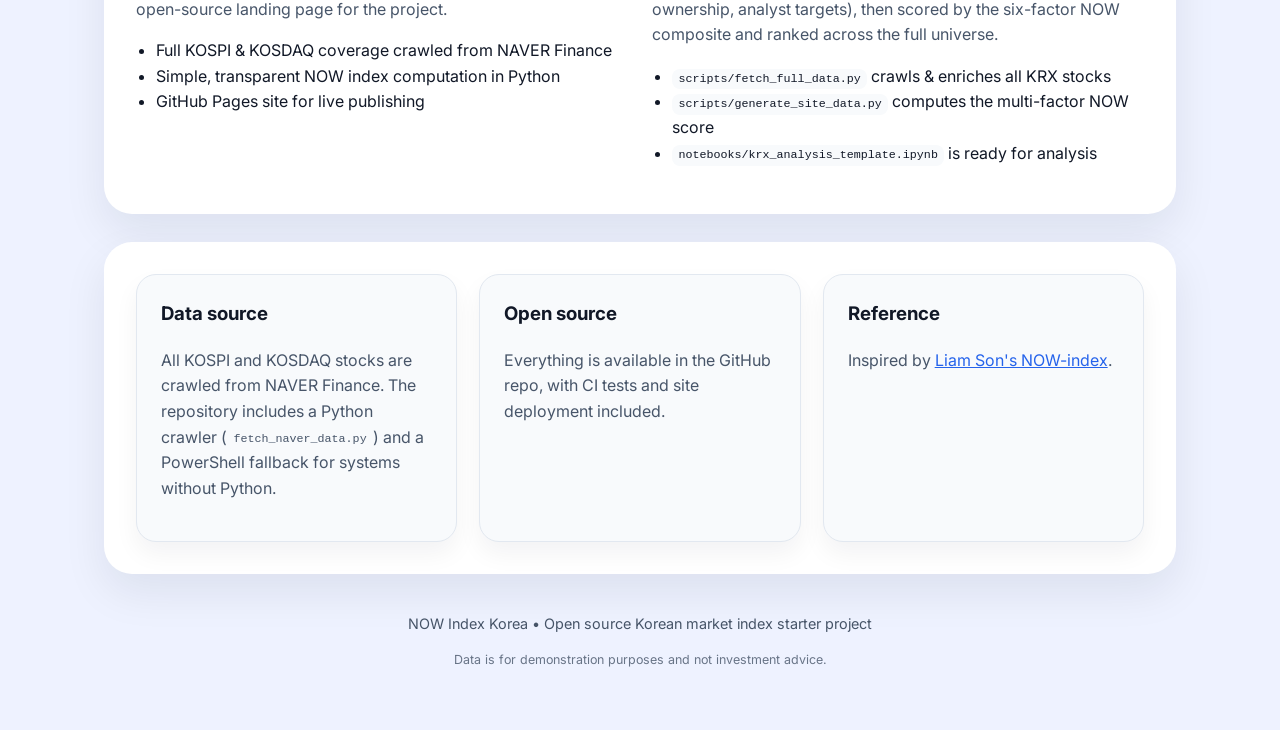
==== commit 71f9e93a: "Compare NOW strategy with index investment" ====
--- a/docs/index.html
+++ b/docs/index.html
@@ -137,13 +137,14 @@
           </div>
           <div class="backtest-chart" role="img" aria-label="Backtest chart awaiting historical score snapshots">
             <div class="chart-y-axis"><span>Profit %</span><b>—</b><b>—</b><b>—</b><b>—</b></div>
-            <div class="chart-area">
+            <div class="chart-area" id="backtestChartArea">
               <div class="chart-gridline"></div><div class="chart-gridline"></div><div class="chart-gridline"></div>
               <div class="chart-empty"><strong id="chartEmptyTitle">Real profit chart is not available yet</strong><span id="chartEmptyText">The current feed contains only today’s price and score. We need dated score snapshots plus prices at each buy and sell signal before calculating a trustworthy return.</span></div>
               <div class="chart-baseline"></div>
             </div>
             <div class="chart-x-axis"><span>Start</span><span id="chartEndLabel">Historical snapshots pending</span></div>
           </div>
+          <div class="chart-legend"><span><i class="legend-line benchmark-legend"></i><b id="benchmarkLegend">Simple index investment</b></span><span><i class="legend-line strategy-legend"></i><b id="strategyLegend">NOW 75/28 strategy</b></span></div>
           <p class="backtest-note" id="backtestNote">No profit number is shown until the required historical observations exist. This avoids look-ahead bias: applying today’s score to old prices would make the result misleading.</p>
         </div>
       </section>
--- a/docs/styles.css
+++ b/docs/styles.css
@@ -349,11 +349,21 @@
 .chart-area { position: relative; overflow: hidden; border-left: 1px solid #526176; border-bottom: 1px solid #526176; }
 .chart-gridline { position: relative; height: 33.33%; border-top: 1px dashed rgba(148, 163, 184, 0.18); }
 .chart-baseline { position: absolute; right: 0; bottom: 0; left: 0; border-top: 1px solid #94a3b8; }
+.backtest-line { position: absolute; inset: 0; width: 100%; height: 100%; overflow: visible; }
+.backtest-line polyline { fill: none; stroke-width: 1.5; vector-effect: non-scaling-stroke; }
+.backtest-line .strategy-line { stroke: #fbbf24; }
+.backtest-line .benchmark-line { stroke: #60a5fa; }
+.data-badge.data-ready { border-color: rgba(74, 222, 128, 0.45); color: #86efac; }
 .chart-empty { position: absolute; top: 50%; left: 50%; width: min(430px, 85%); transform: translate(-50%, -50%); text-align: center; }
 .chart-empty strong, .chart-empty span { display: block; }
 .chart-empty strong { color: #e2e8f0; font-size: 0.95rem; }
 .chart-empty span { margin-top: 6px; color: #94a3b8; font-size: 0.78rem; line-height: 1.5; }
 .chart-x-axis { grid-column: 2; display: flex; justify-content: space-between; color: #8190a5; font-size: 0.72rem; padding-top: 8px; }
+.chart-legend { display: flex; flex-wrap: wrap; gap: 18px; margin-top: 16px; color: #cbd5e1; font-size: 0.78rem; }
+.chart-legend span { display: inline-flex; align-items: center; gap: 7px; }
+.legend-line { display: inline-block; width: 24px; height: 3px; border-radius: 3px; }
+.benchmark-legend { background: #60a5fa; }
+.strategy-legend { background: #fbbf24; }
 .backtest-note { margin: 18px 0 0 !important; font-size: 0.8rem; }
 
 @media (max-width: 720px) {
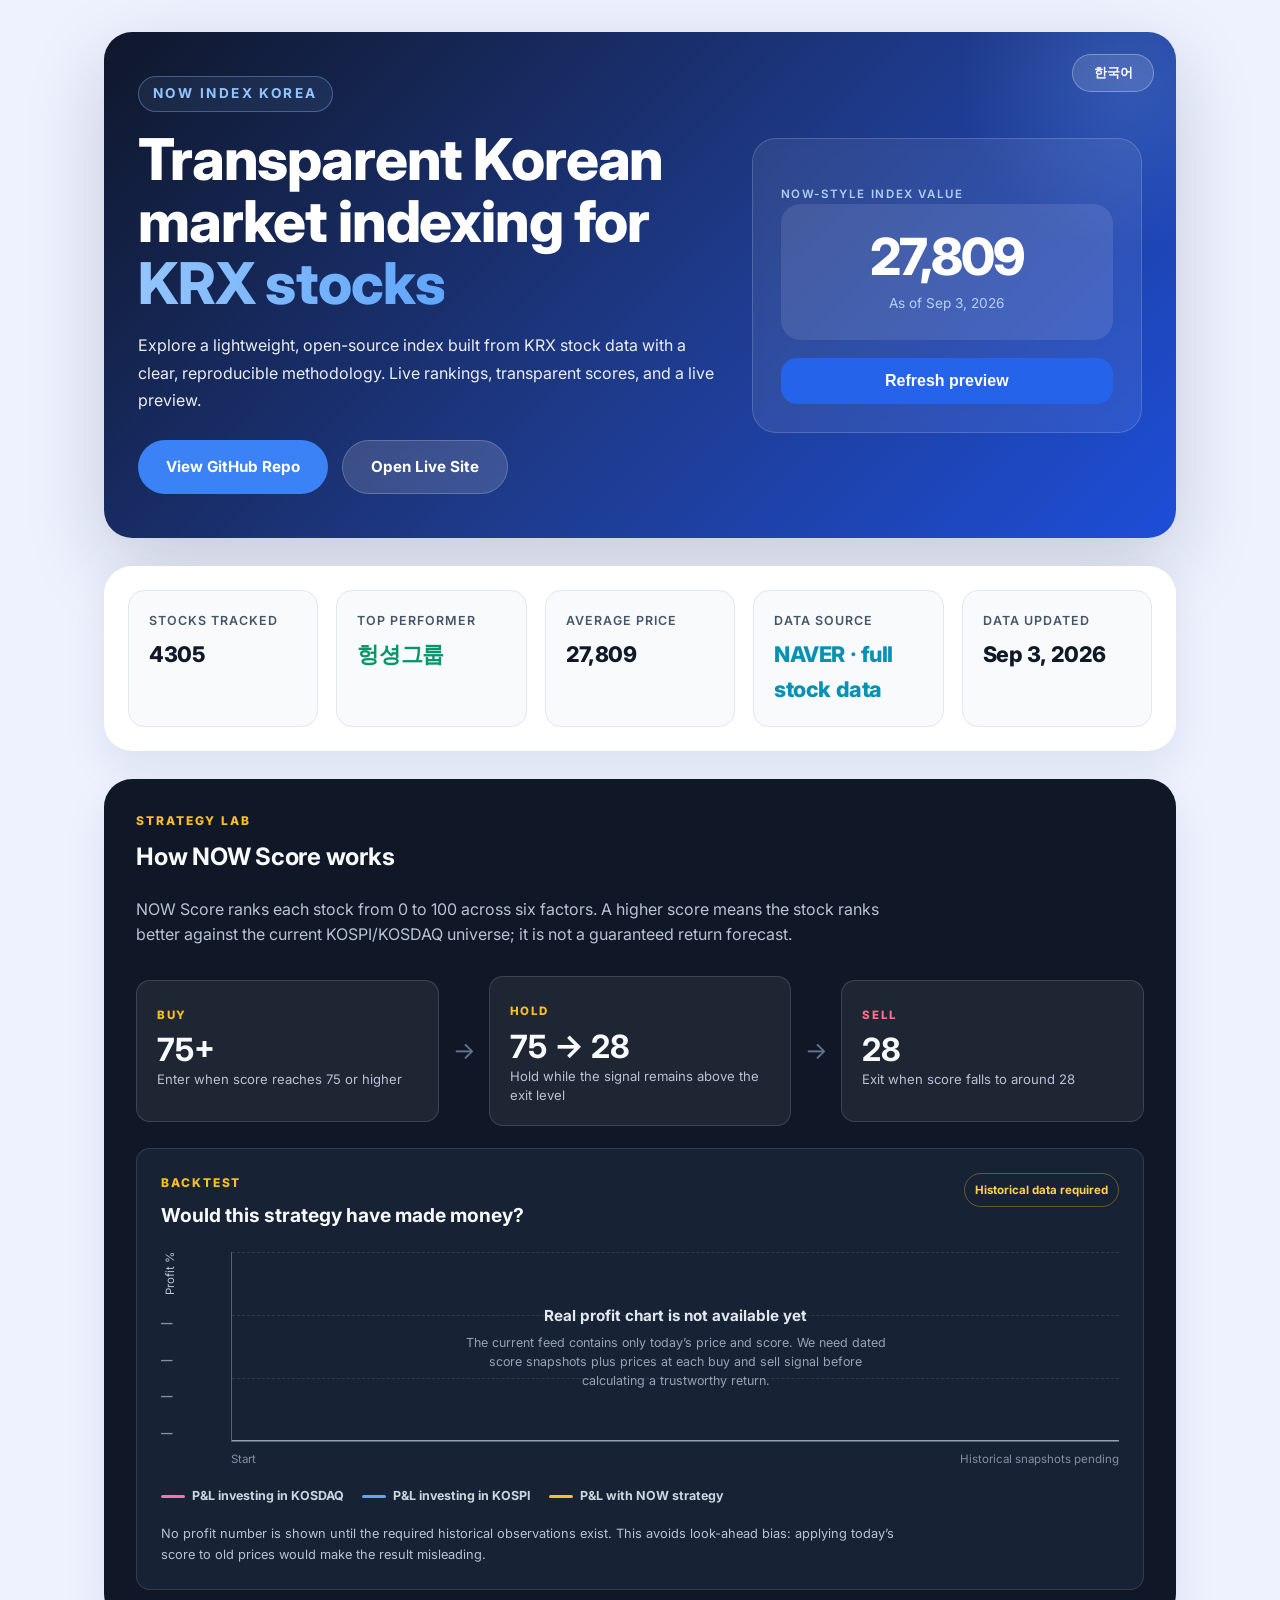
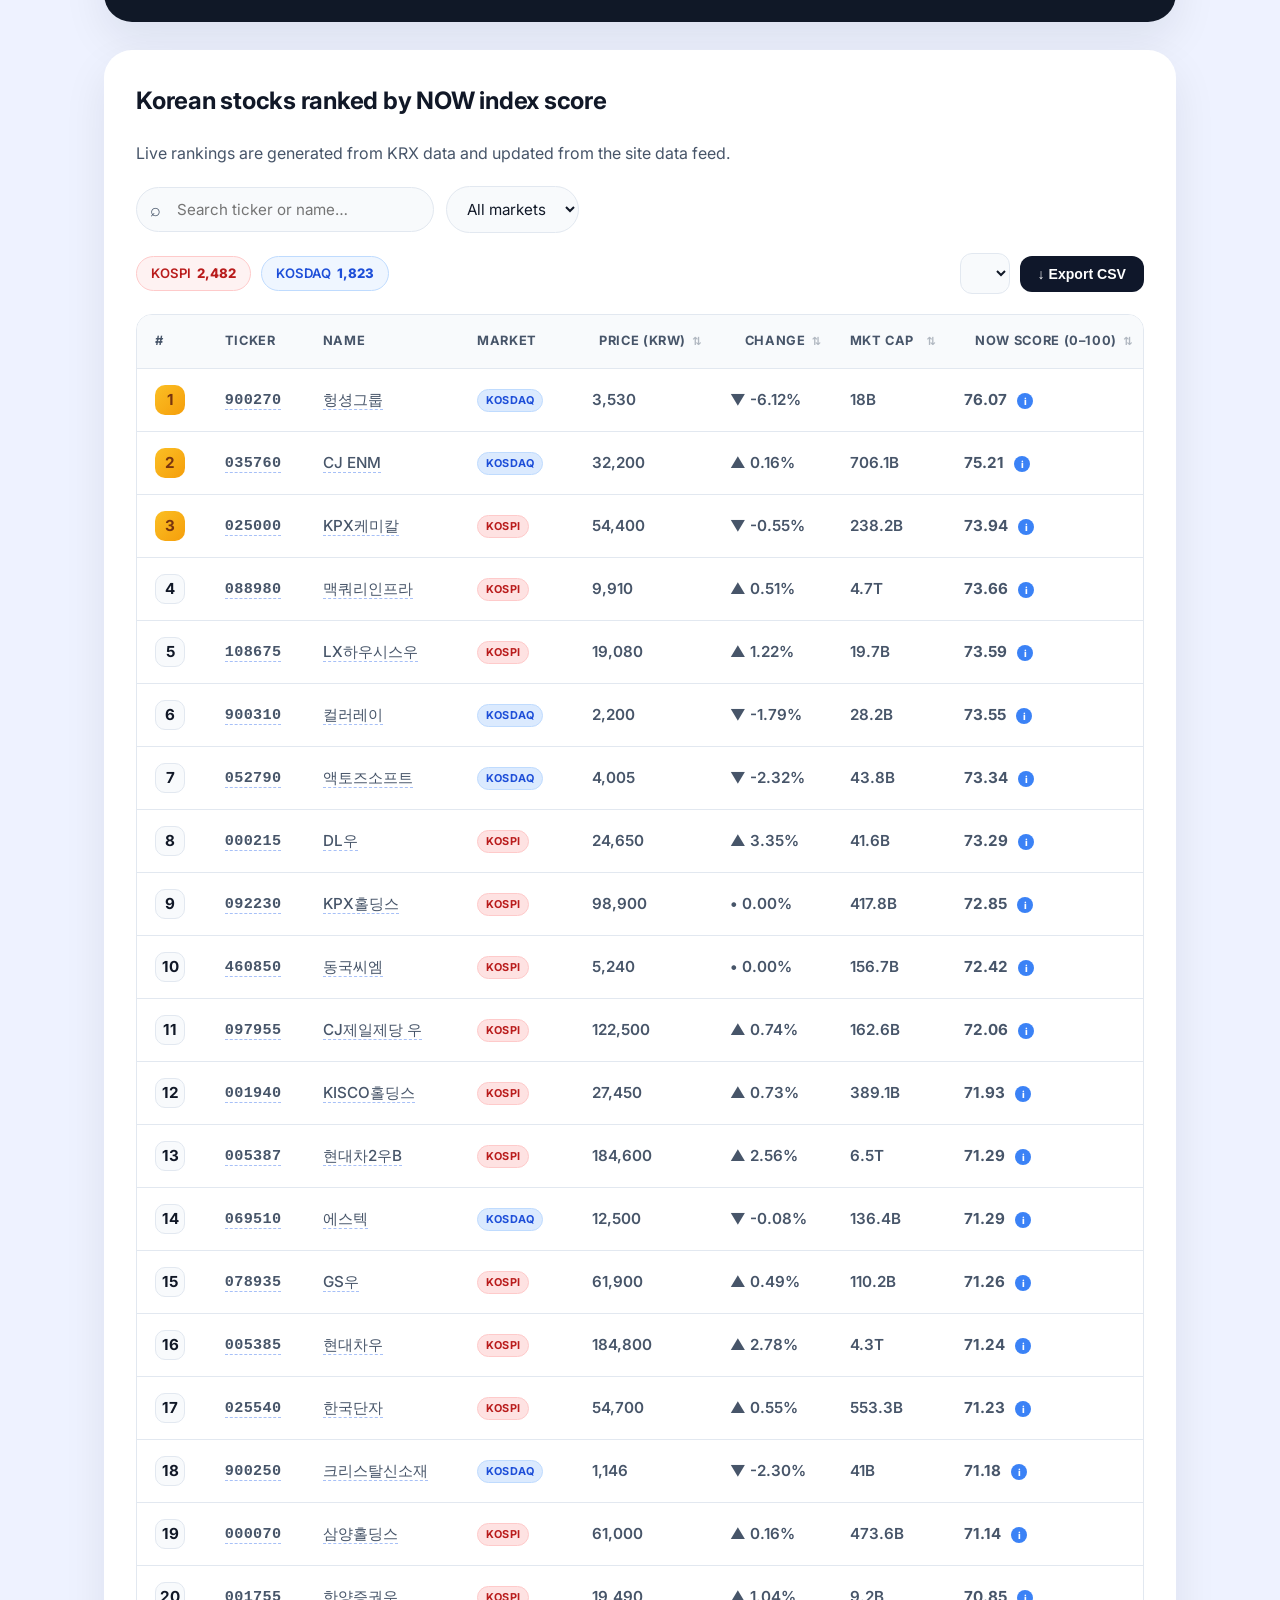
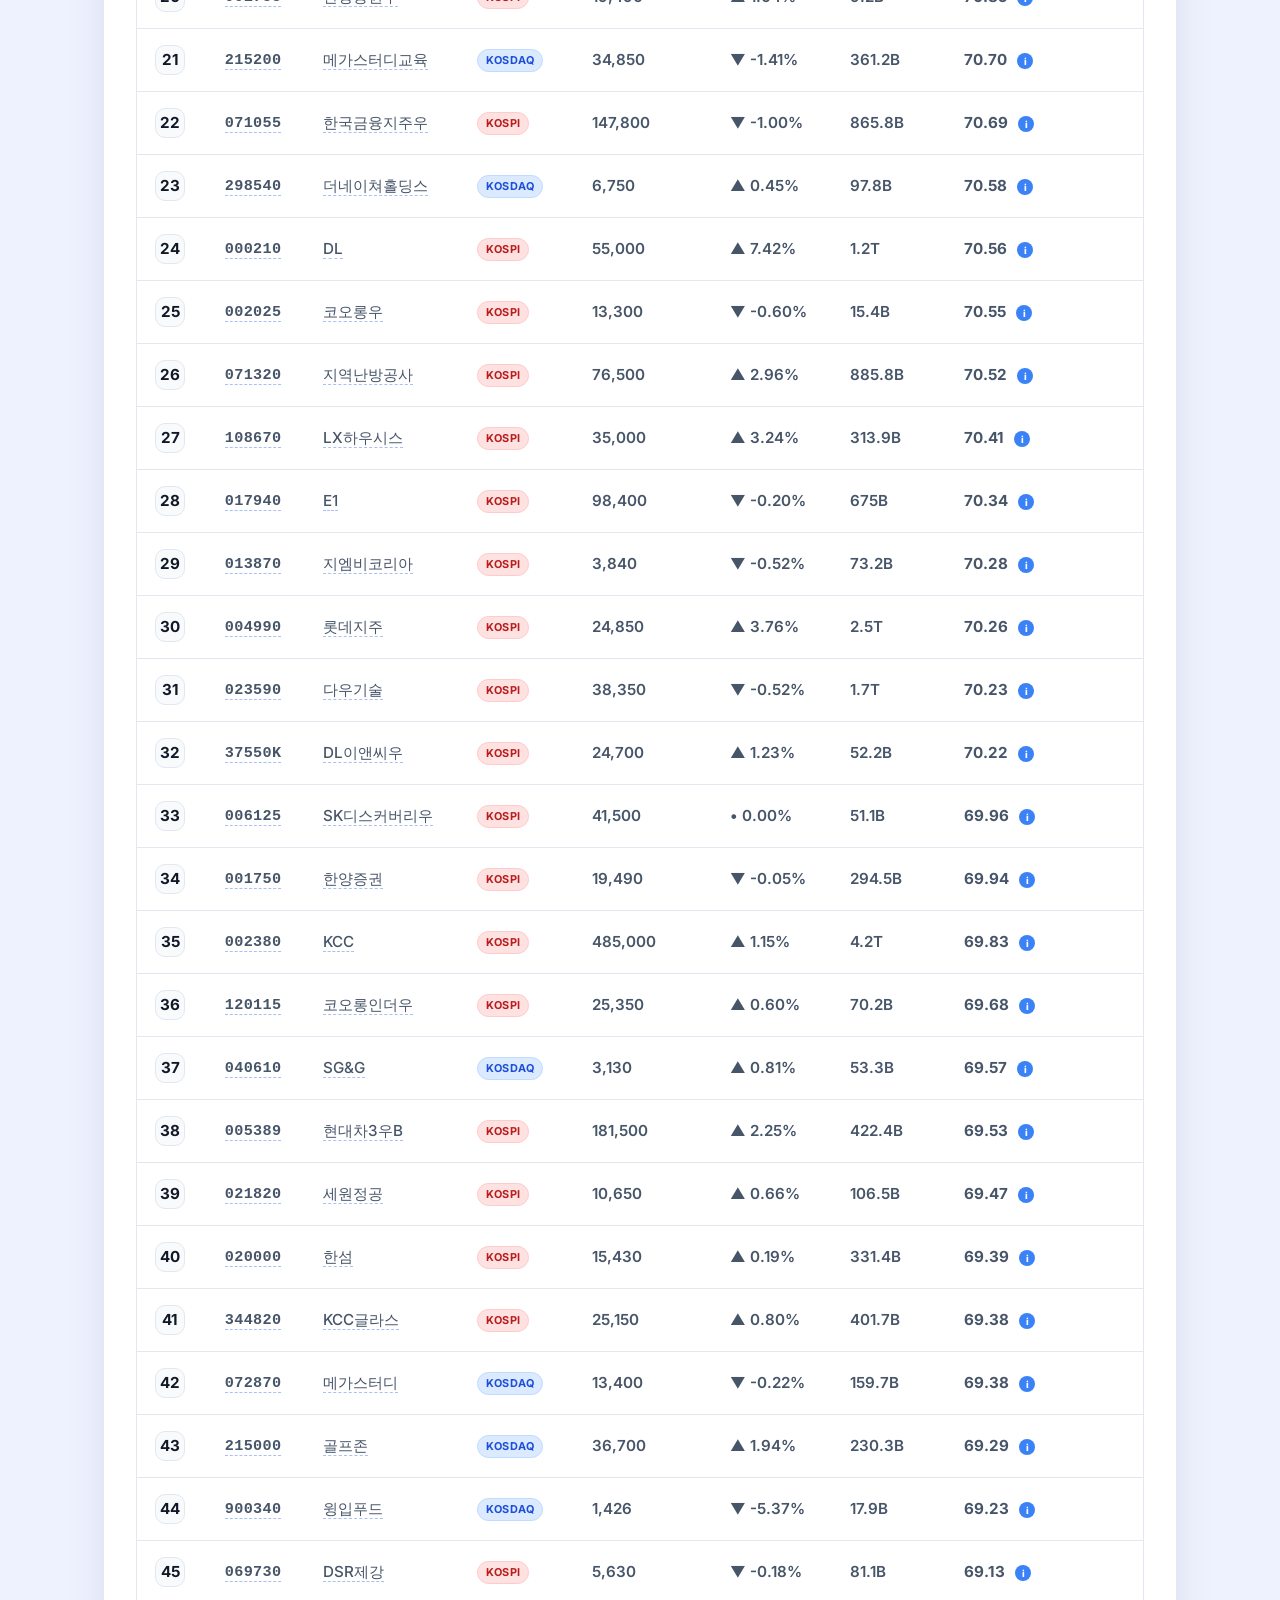
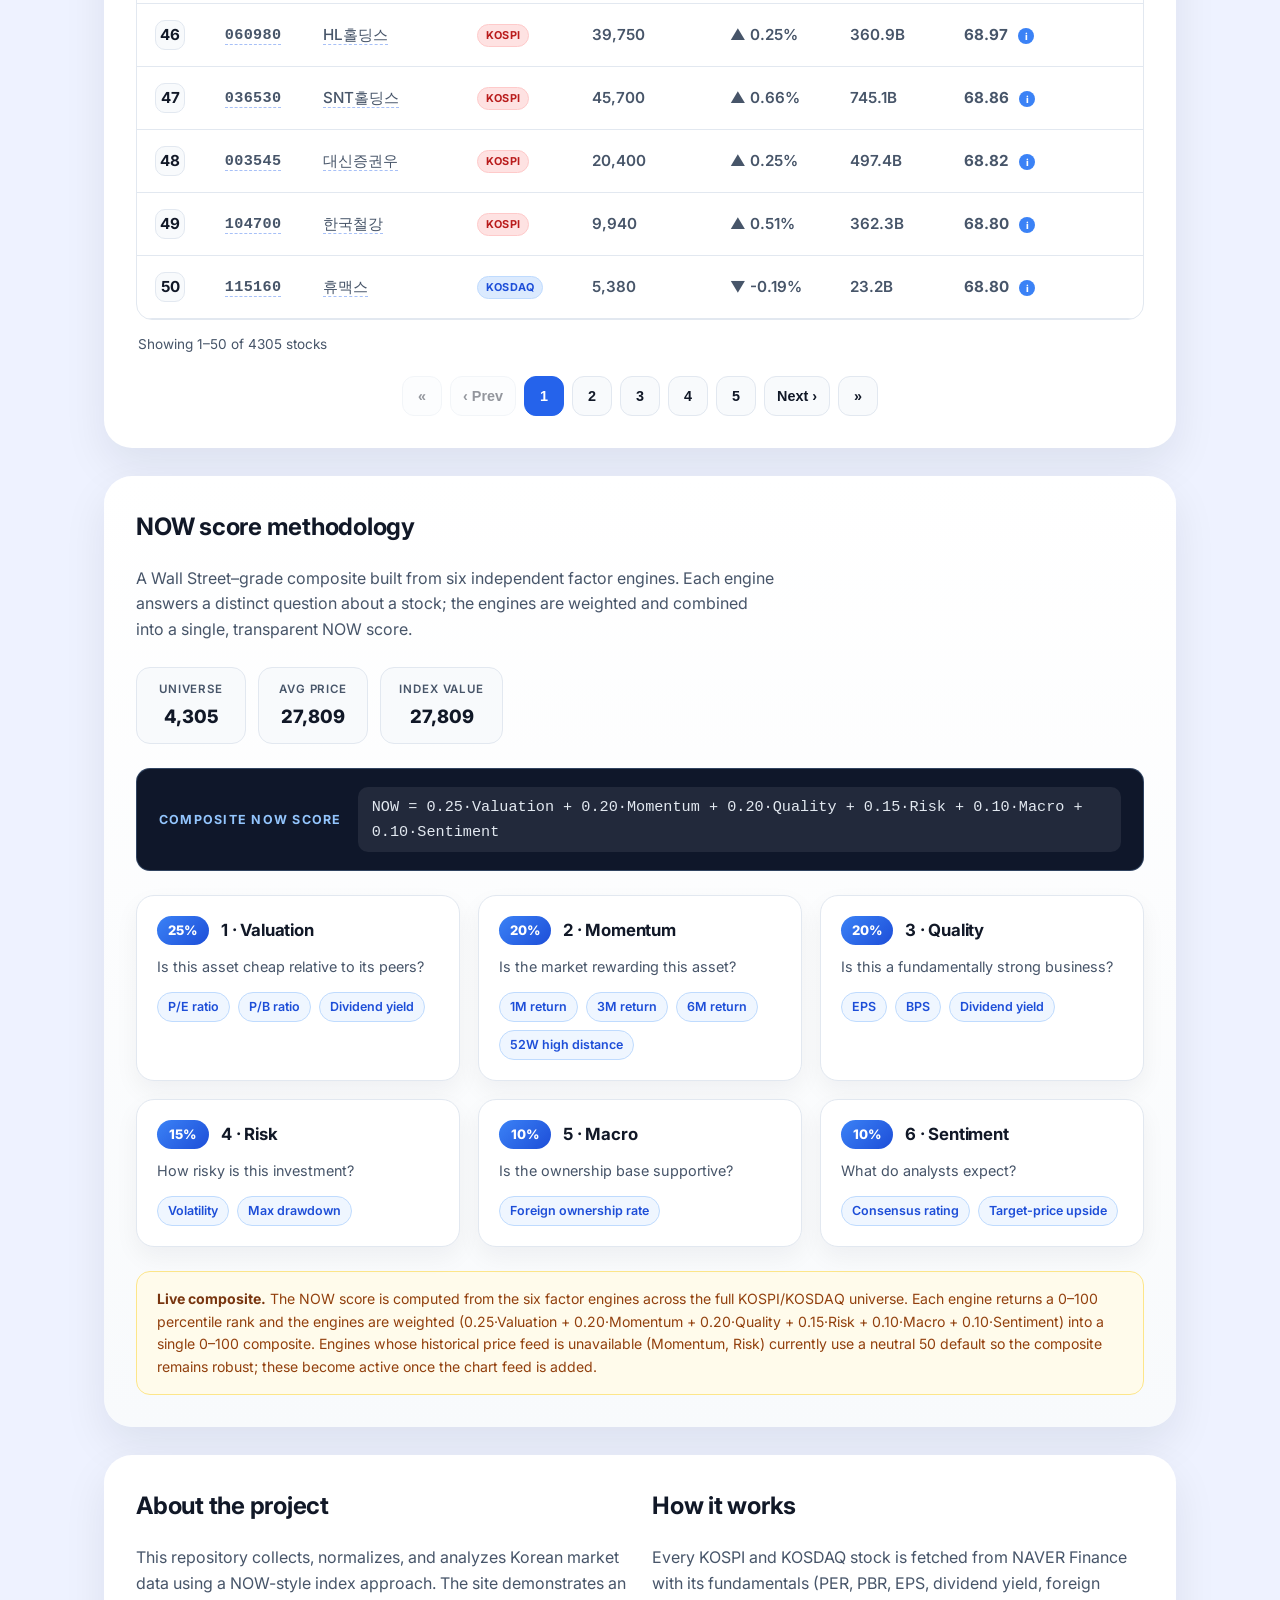
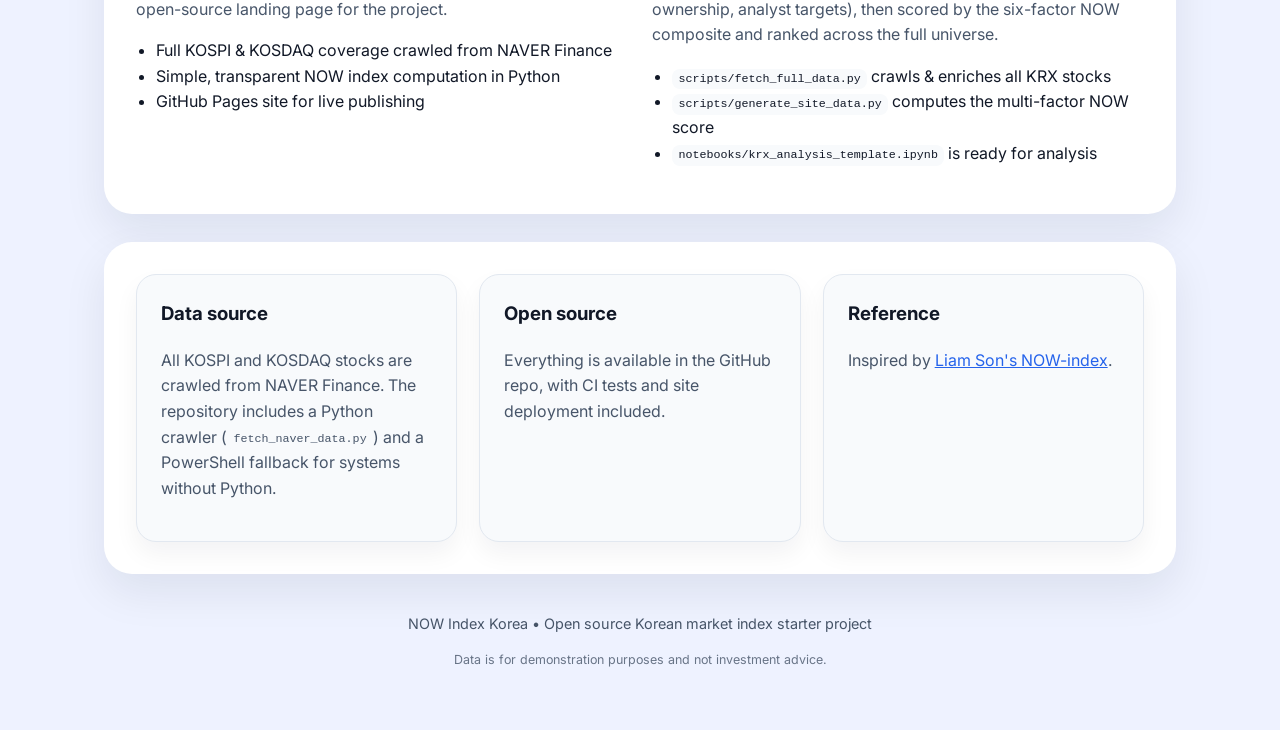
==== commit 577dea03: "Show separate NOW KOSDAQ and KOSPI P&L" ====
--- a/docs/index.html
+++ b/docs/index.html
@@ -144,7 +144,7 @@
             </div>
             <div class="chart-x-axis"><span>Start</span><span id="chartEndLabel">Historical snapshots pending</span></div>
           </div>
-          <div class="chart-legend"><span><i class="legend-line benchmark-legend"></i><b id="benchmarkLegend">Simple index investment</b></span><span><i class="legend-line strategy-legend"></i><b id="strategyLegend">NOW 75/28 strategy</b></span></div>
+          <div class="chart-legend"><span><i class="legend-line kosdaq-legend"></i><b id="kosdaqLegend">P&amp;L investing in KOSDAQ</b></span><span><i class="legend-line kospi-legend"></i><b id="kospiLegend">P&amp;L investing in KOSPI</b></span><span><i class="legend-line strategy-legend"></i><b id="strategyLegend">P&amp;L with NOW strategy</b></span></div>
           <p class="backtest-note" id="backtestNote">No profit number is shown until the required historical observations exist. This avoids look-ahead bias: applying today’s score to old prices would make the result misleading.</p>
         </div>
       </section>
--- a/docs/styles.css
+++ b/docs/styles.css
@@ -352,7 +352,8 @@
 .backtest-line { position: absolute; inset: 0; width: 100%; height: 100%; overflow: visible; }
 .backtest-line polyline { fill: none; stroke-width: 1.5; vector-effect: non-scaling-stroke; }
 .backtest-line .strategy-line { stroke: #fbbf24; }
-.backtest-line .benchmark-line { stroke: #60a5fa; }
+.backtest-line .kosdaq-line { stroke: #f472b6; }
+.backtest-line .kospi-line { stroke: #60a5fa; }
 .data-badge.data-ready { border-color: rgba(74, 222, 128, 0.45); color: #86efac; }
 .chart-empty { position: absolute; top: 50%; left: 50%; width: min(430px, 85%); transform: translate(-50%, -50%); text-align: center; }
 .chart-empty strong, .chart-empty span { display: block; }
@@ -362,7 +363,8 @@
 .chart-legend { display: flex; flex-wrap: wrap; gap: 18px; margin-top: 16px; color: #cbd5e1; font-size: 0.78rem; }
 .chart-legend span { display: inline-flex; align-items: center; gap: 7px; }
 .legend-line { display: inline-block; width: 24px; height: 3px; border-radius: 3px; }
-.benchmark-legend { background: #60a5fa; }
+.kosdaq-legend { background: #f472b6; }
+.kospi-legend { background: #60a5fa; }
 .strategy-legend { background: #fbbf24; }
 .backtest-note { margin: 18px 0 0 !important; font-size: 0.8rem; }
 
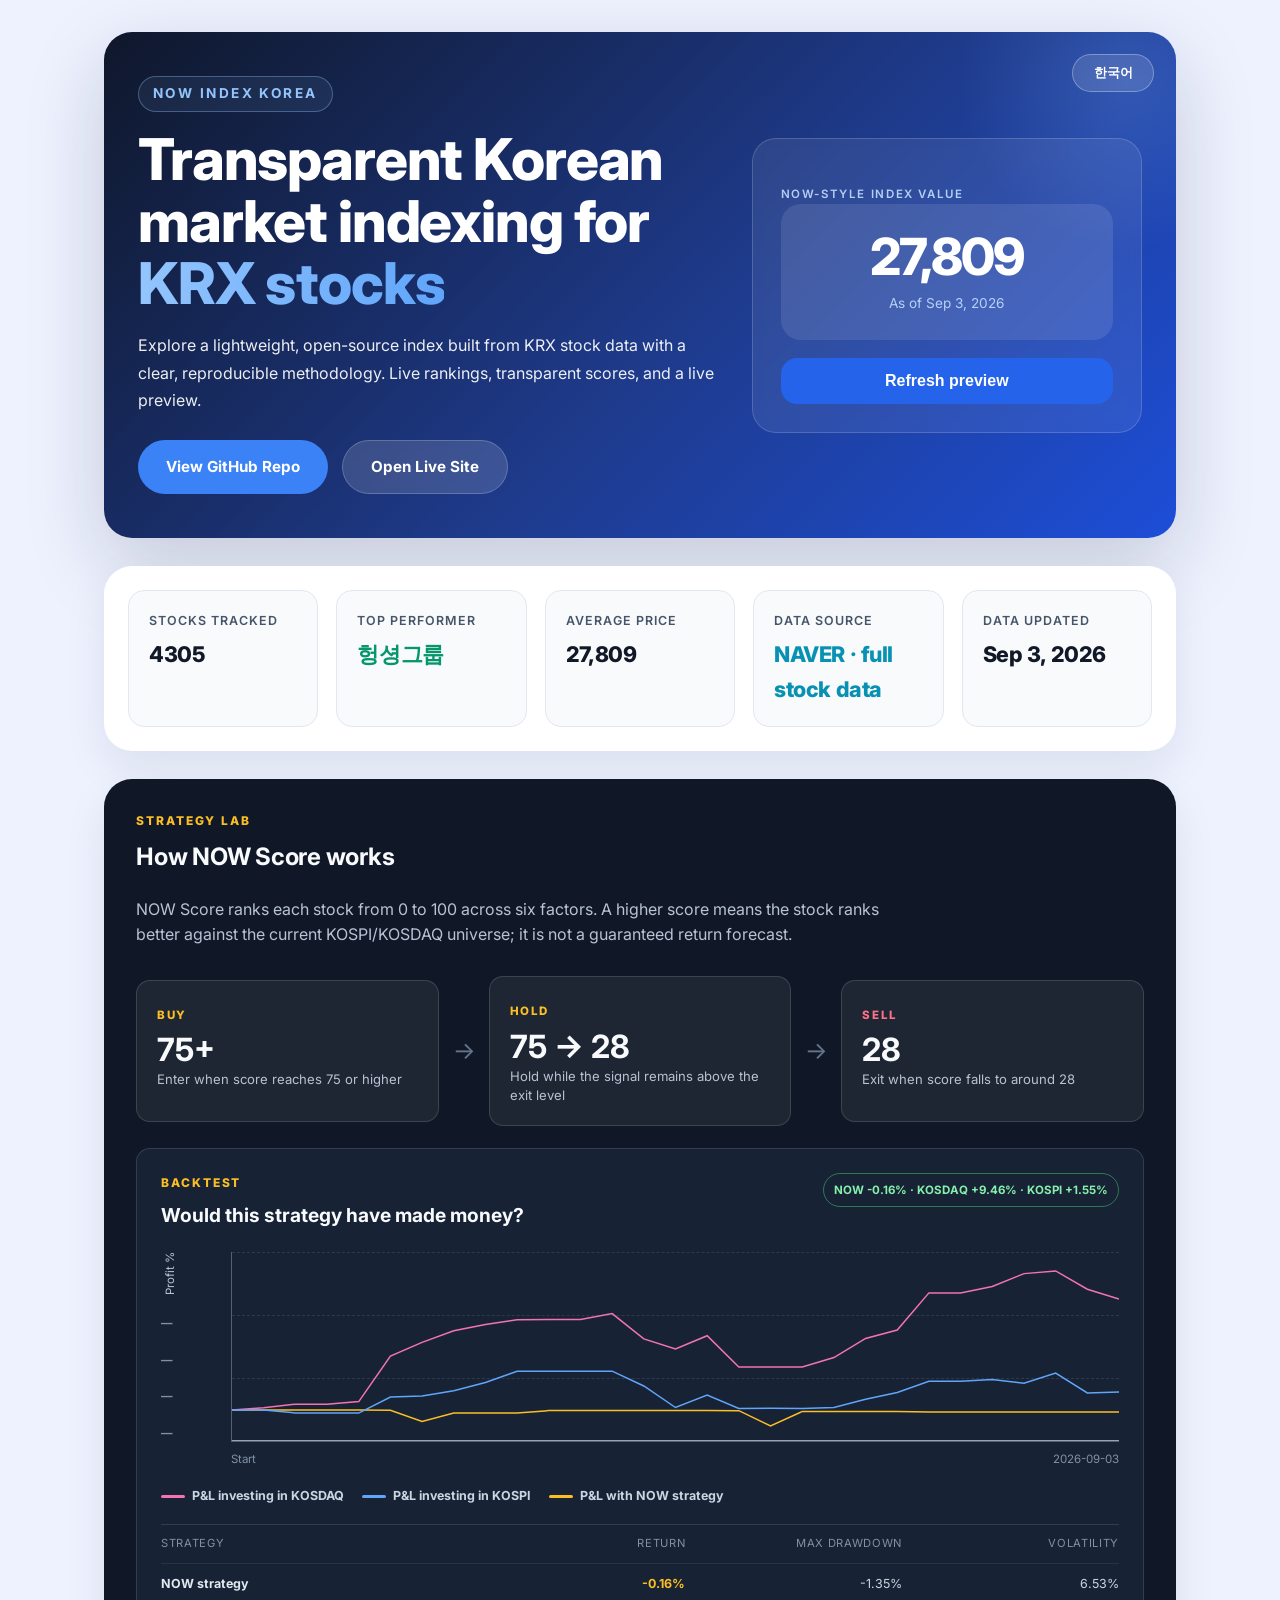
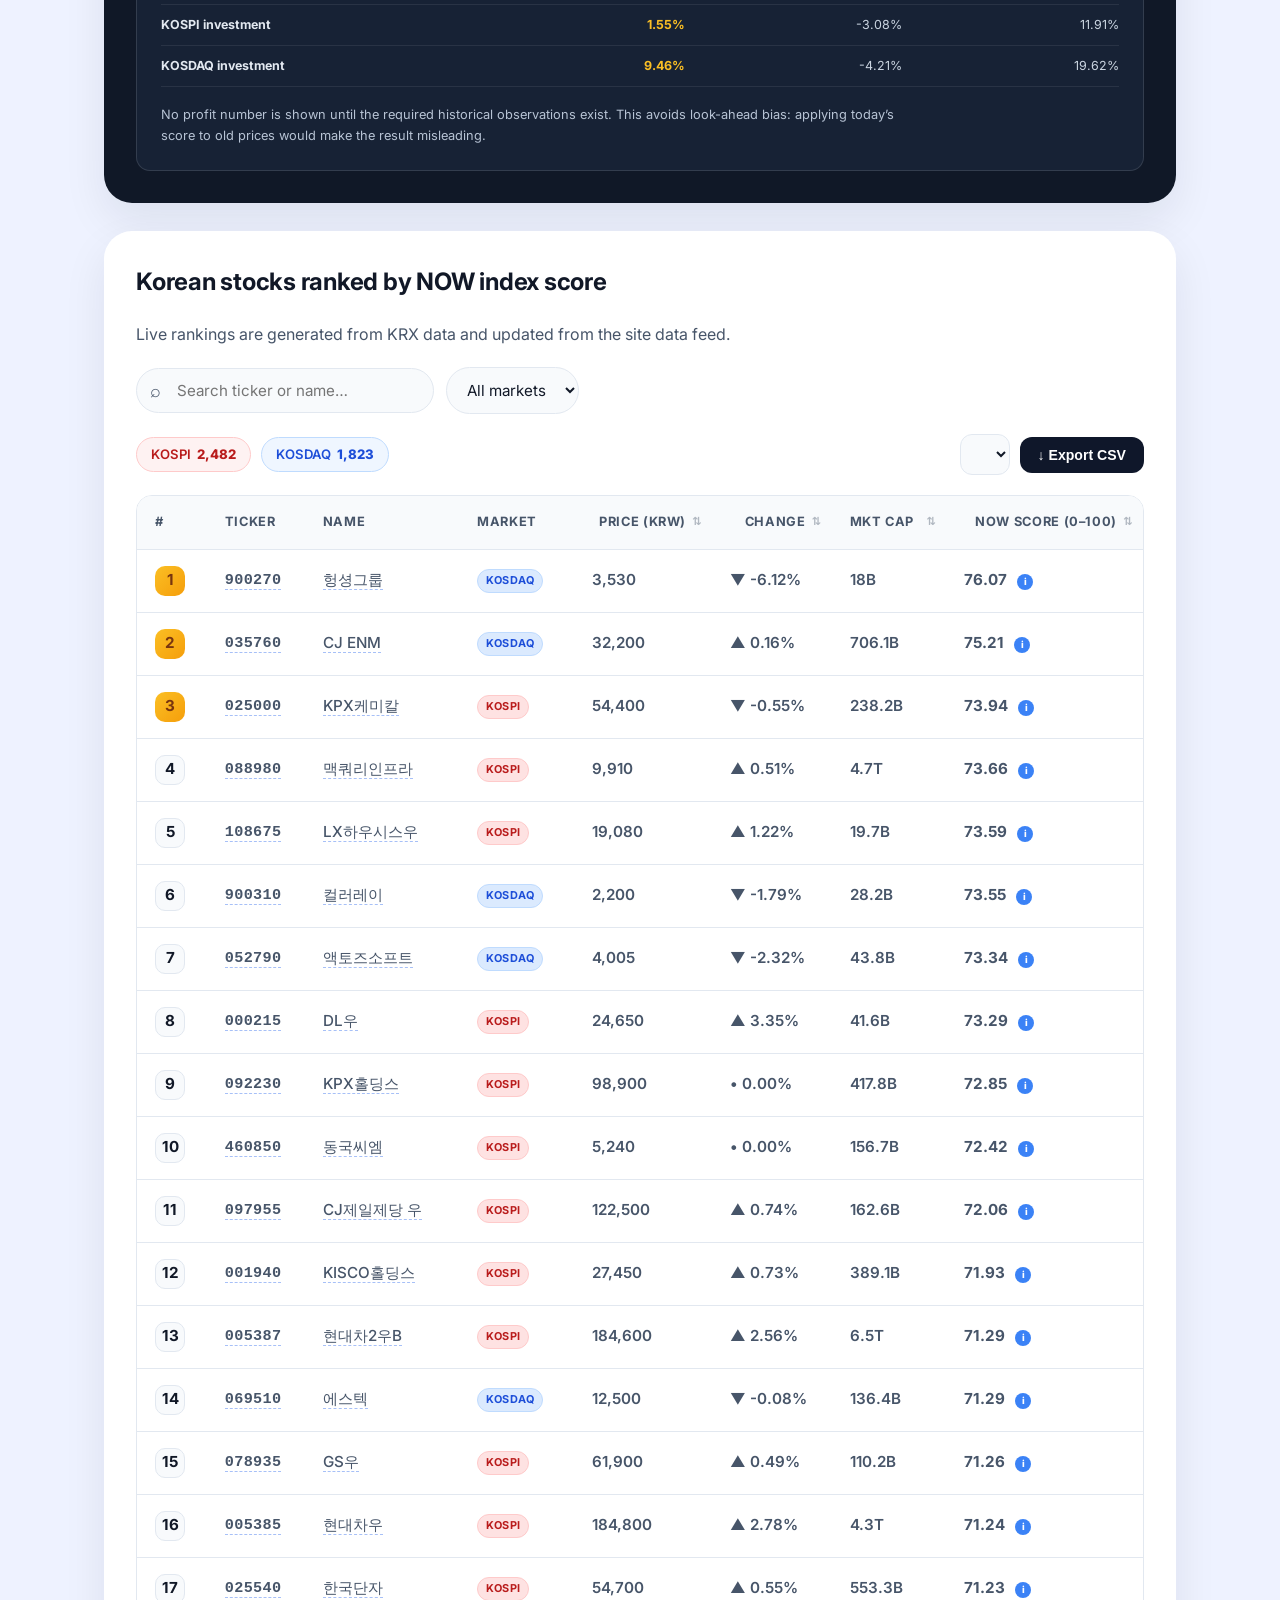
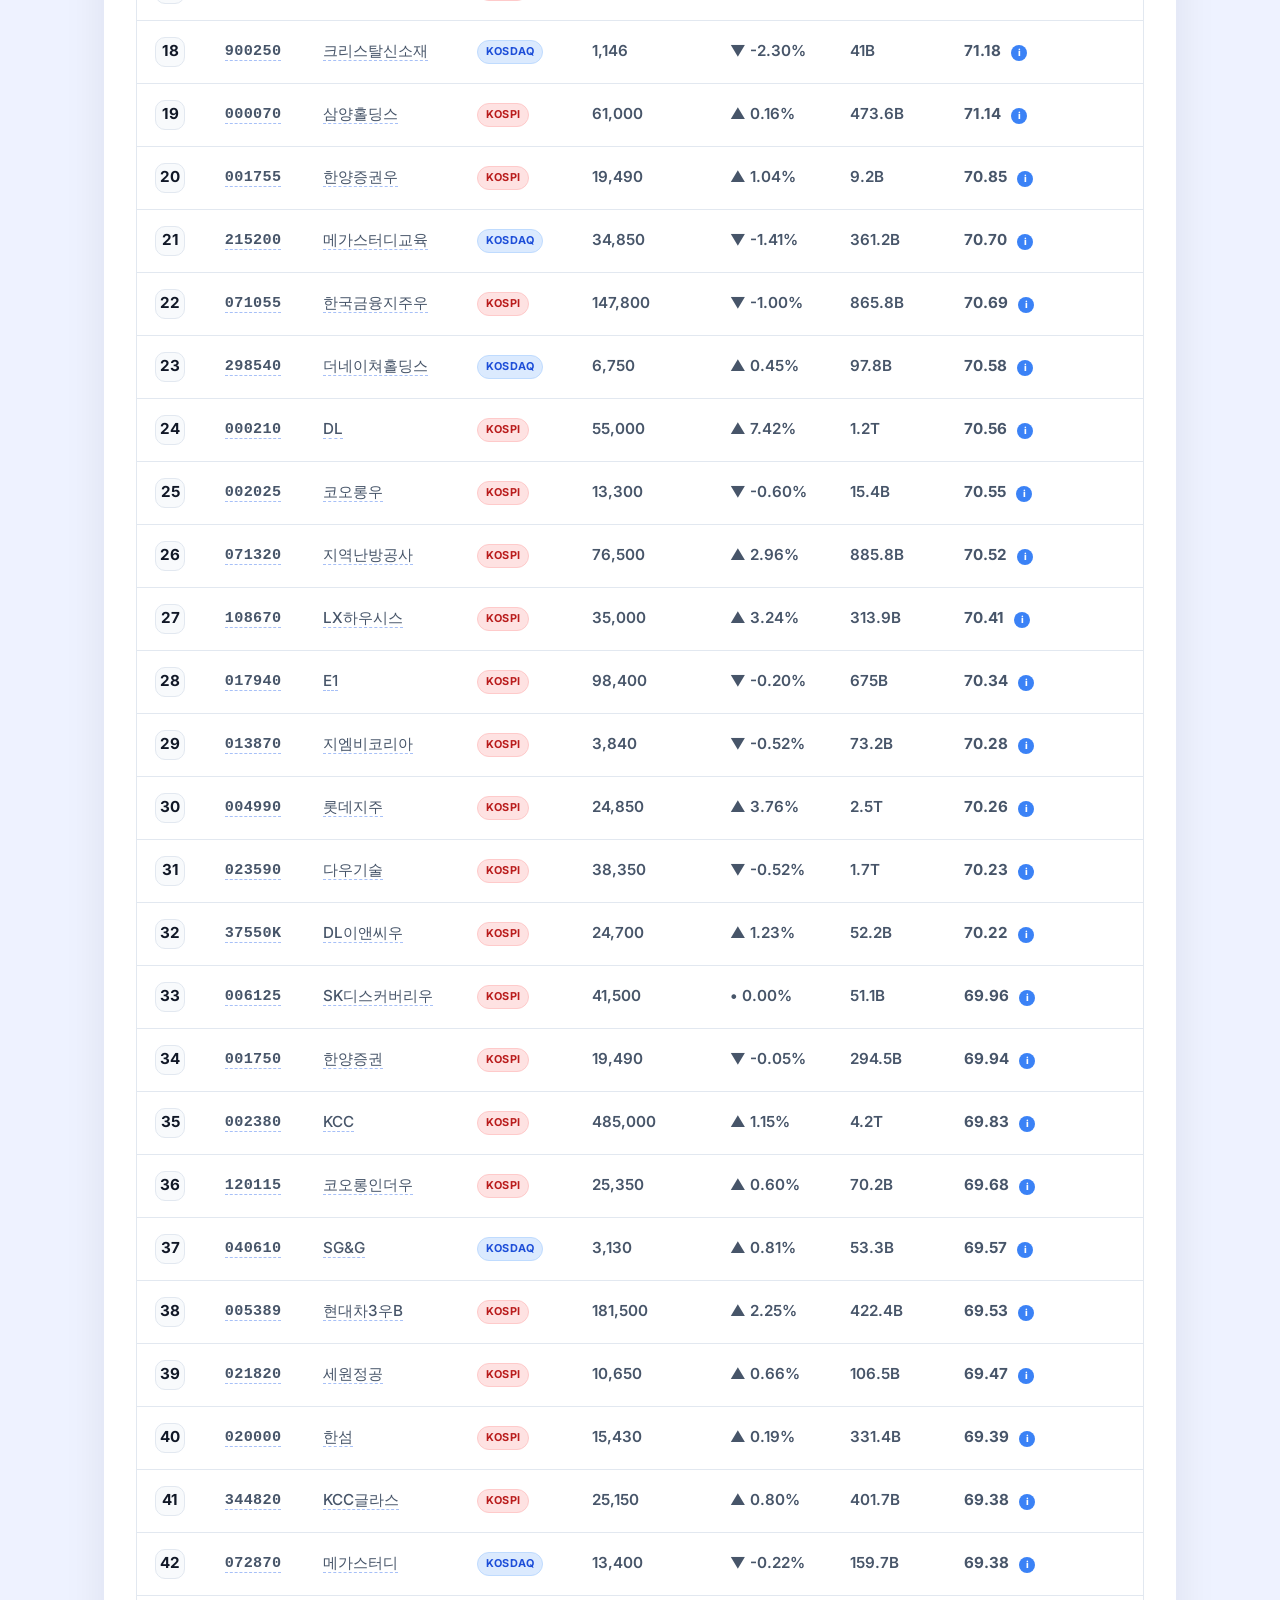
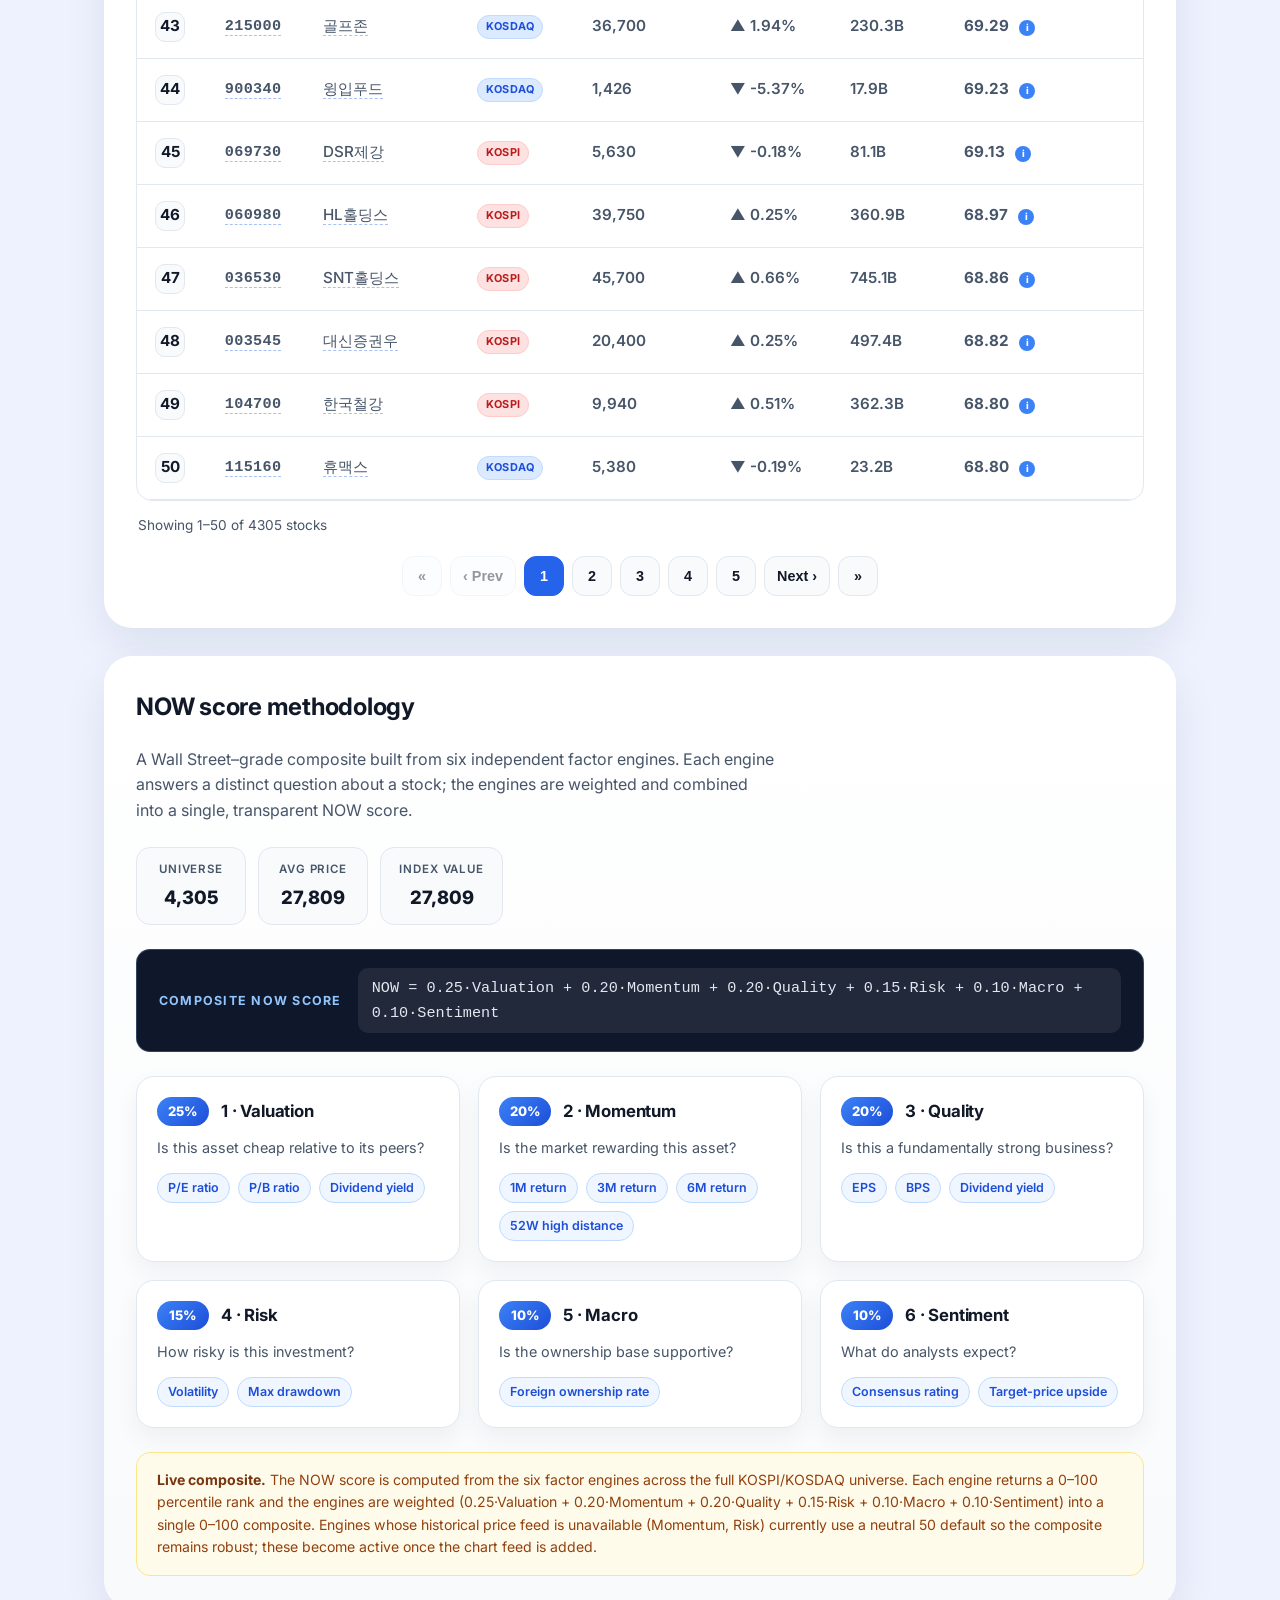
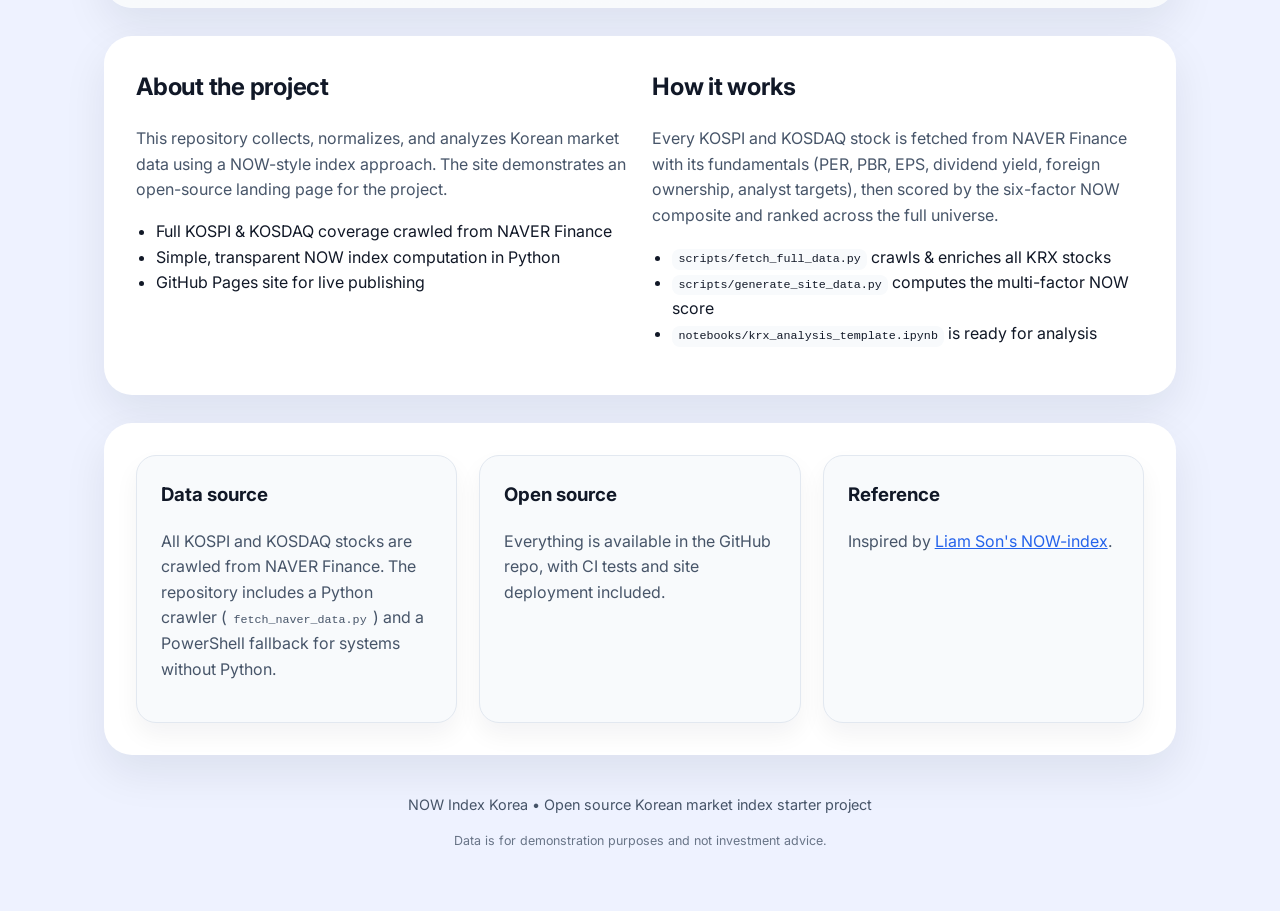
==== commit 3e71ddfd: "Add fair P&L and risk comparison" ====
--- a/docs/index.html
+++ b/docs/index.html
@@ -145,6 +145,12 @@
             <div class="chart-x-axis"><span>Start</span><span id="chartEndLabel">Historical snapshots pending</span></div>
           </div>
           <div class="chart-legend"><span><i class="legend-line kosdaq-legend"></i><b id="kosdaqLegend">P&amp;L investing in KOSDAQ</b></span><span><i class="legend-line kospi-legend"></i><b id="kospiLegend">P&amp;L investing in KOSPI</b></span><span><i class="legend-line strategy-legend"></i><b id="strategyLegend">P&amp;L with NOW strategy</b></span></div>
+          <div class="performance-table" aria-label="Performance and risk comparison">
+            <div class="performance-row performance-head"><span>Strategy</span><span>Return</span><span>Max drawdown</span><span>Volatility</span></div>
+            <div class="performance-row"><b>NOW strategy</b><strong id="perfNowReturn">—</strong><span id="perfNowDrawdown">—</span><span id="perfNowVolatility">—</span></div>
+            <div class="performance-row"><b>KOSPI investment</b><strong id="perfKospiReturn">—</strong><span id="perfKospiDrawdown">—</span><span id="perfKospiVolatility">—</span></div>
+            <div class="performance-row"><b>KOSDAQ investment</b><strong id="perfKosdaqReturn">—</strong><span id="perfKosdaqDrawdown">—</span><span id="perfKosdaqVolatility">—</span></div>
+          </div>
           <p class="backtest-note" id="backtestNote">No profit number is shown until the required historical observations exist. This avoids look-ahead bias: applying today’s score to old prices would make the result misleading.</p>
         </div>
       </section>
--- a/docs/styles.css
+++ b/docs/styles.css
@@ -366,6 +366,12 @@
 .kosdaq-legend { background: #f472b6; }
 .kospi-legend { background: #60a5fa; }
 .strategy-legend { background: #fbbf24; }
+.performance-table { margin-top: 18px; border-top: 1px solid rgba(255, 255, 255, 0.12); color: #cbd5e1; font-size: 0.78rem; }
+.performance-row { display: grid; grid-template-columns: 1.5fr repeat(3, 1fr); gap: 12px; padding: 10px 0; border-bottom: 1px solid rgba(255, 255, 255, 0.08); align-items: center; }
+.performance-row > :not(:first-child) { text-align: right; }
+.performance-head { color: #8190a5; font-size: 0.7rem; text-transform: uppercase; letter-spacing: 0.06em; }
+.performance-row strong { color: #fbbf24; }
+.performance-row b { color: #e2e8f0; }
 .backtest-note { margin: 18px 0 0 !important; font-size: 0.8rem; }
 
 @media (max-width: 720px) {
